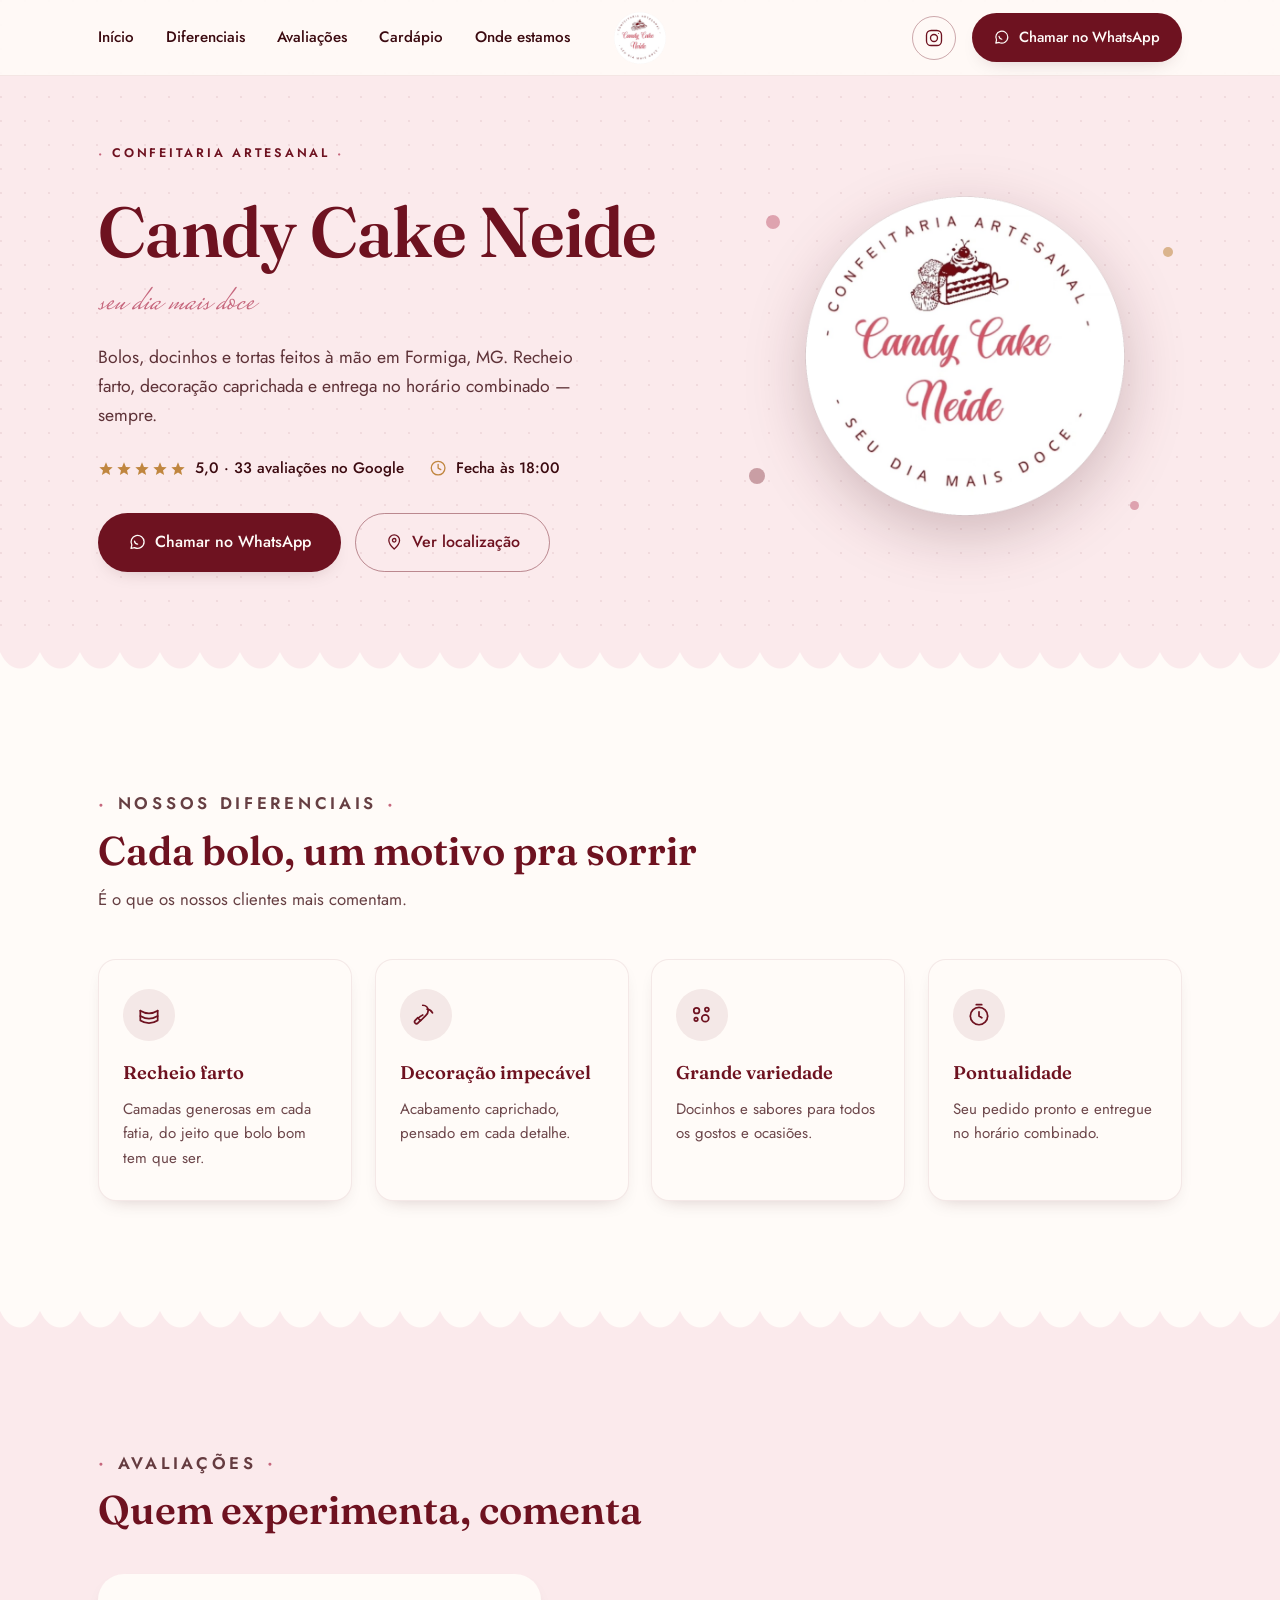
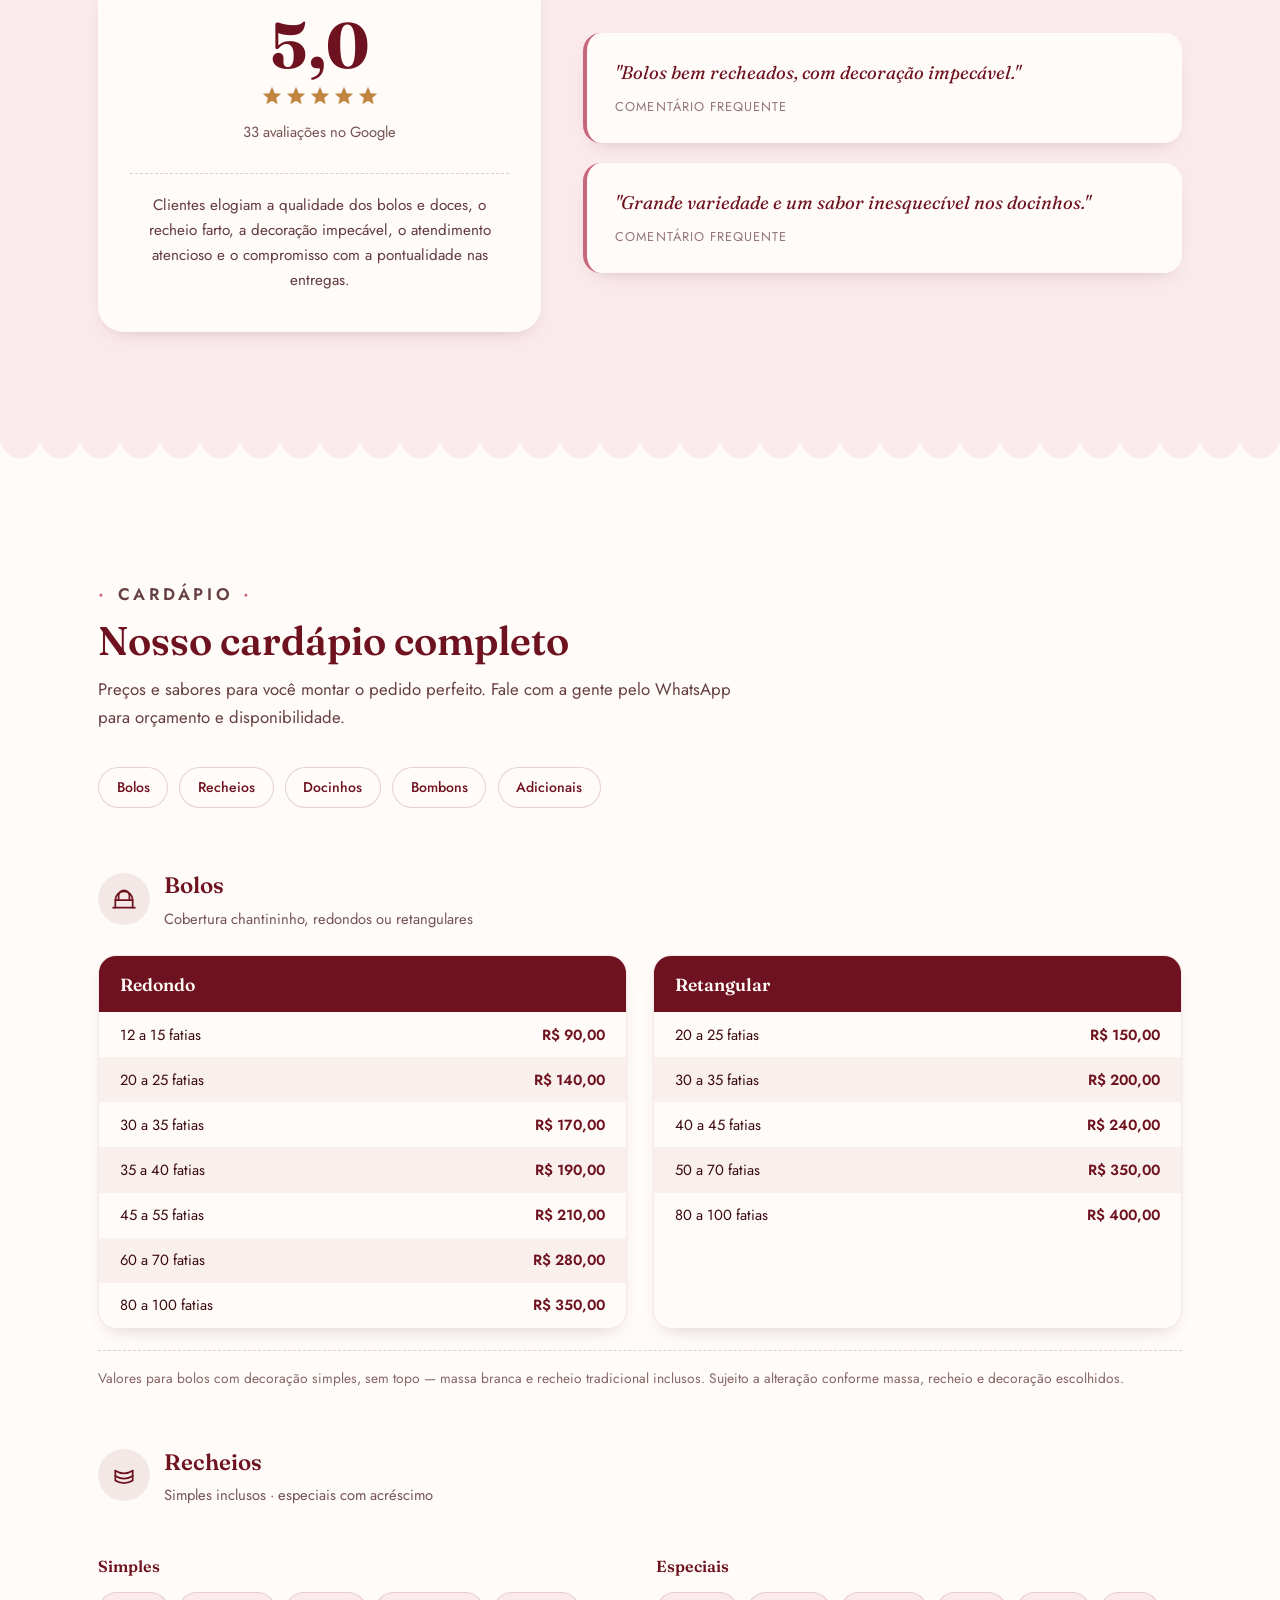
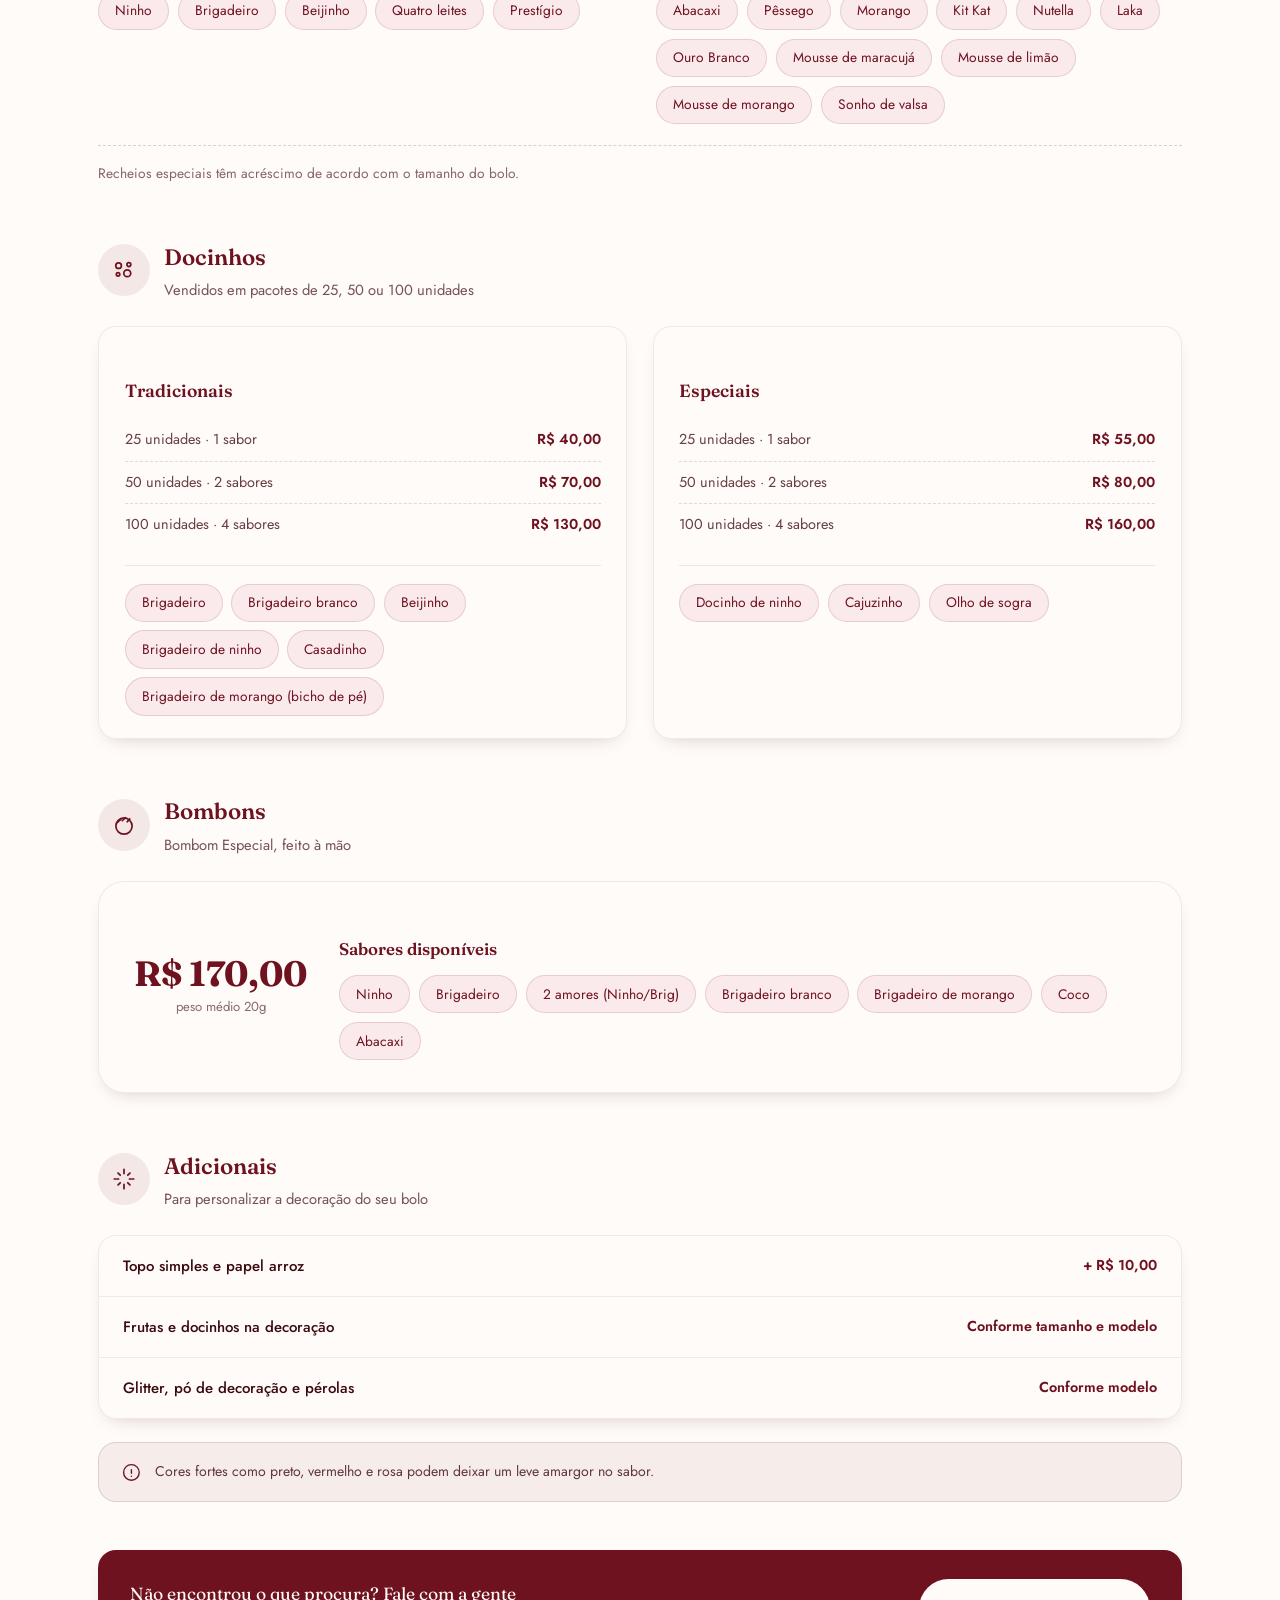
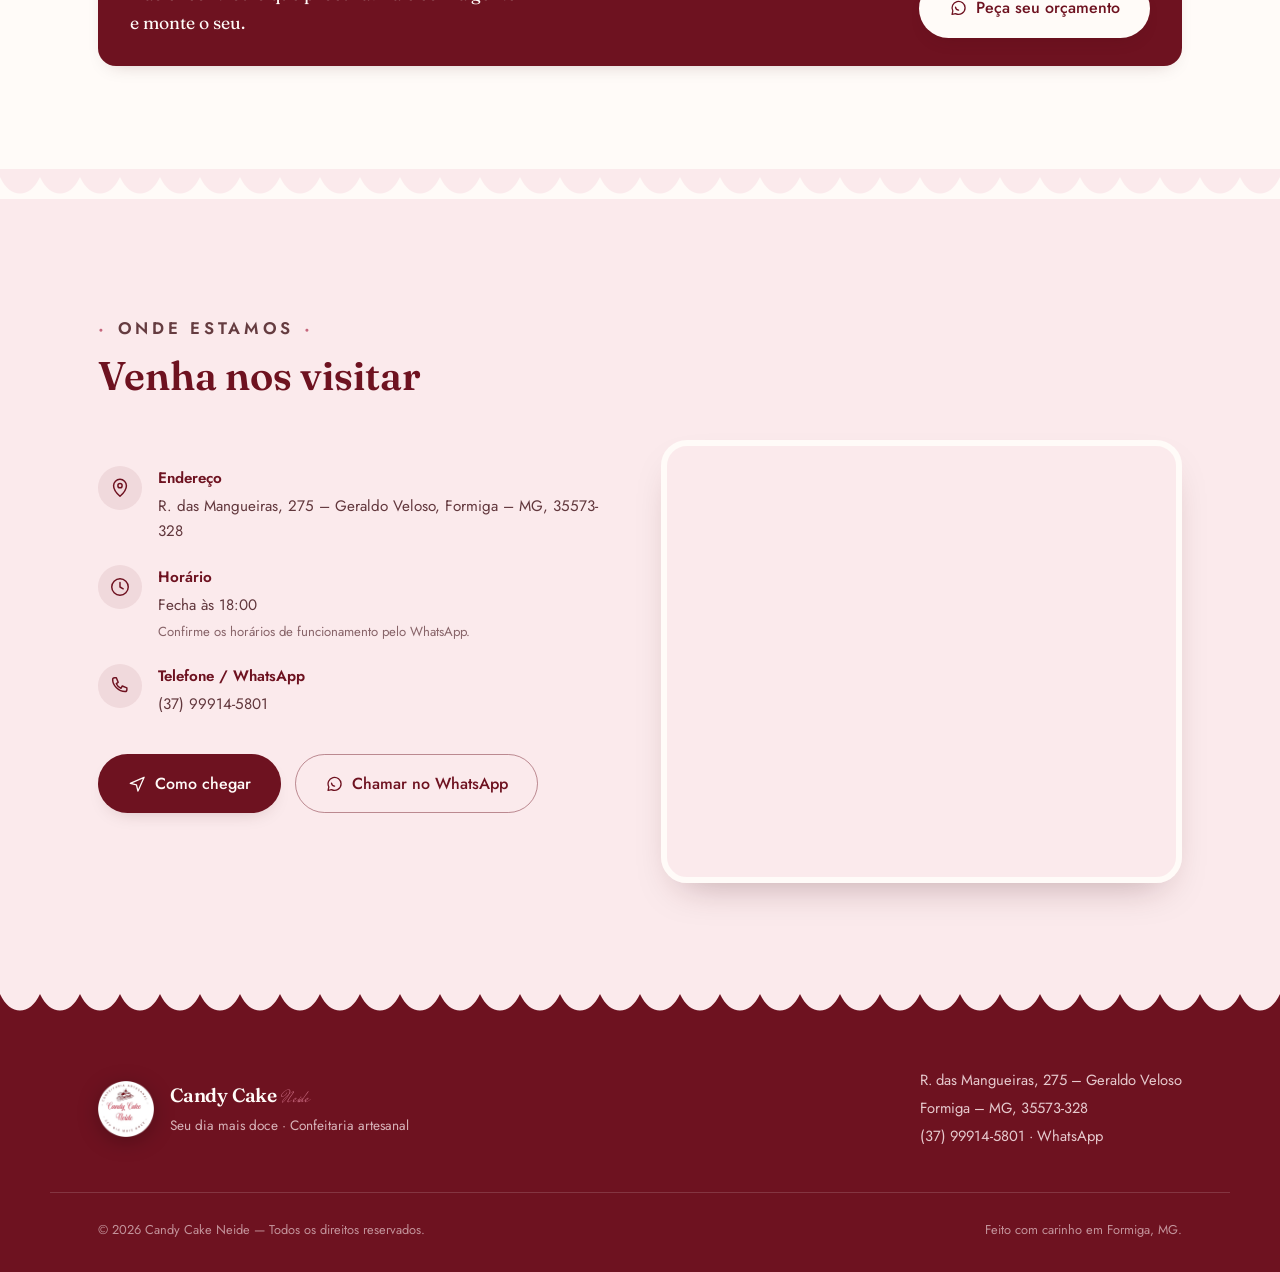
==== index.html @ 5c127d44 "Add files via upload" ====
<!DOCTYPE html>
<html lang="pt-BR" class="no-js">
<head>
<meta charset="UTF-8">
<script>document.documentElement.className=document.documentElement.className.replace('no-js','js');</script>
<meta name="viewport" content="width=device-width, initial-scale=1.0">
<title>Candy Cake Neide | Confeitaria Artesanal em Formiga - MG</title>
<meta name="description" content="Candy Cake Neide — confeitaria artesanal em Formiga, MG. Bolos personalizados, docinhos finos e tortas com recheio farto e decoração impecável. 5,0 no Google (33 avaliações).">
<meta name="theme-color" content="#6E1220">
<link rel="icon" href="[data-uri]">
<link rel="preconnect" href="https://fonts.googleapis.com">
<link rel="preconnect" href="https://fonts.gstatic.com" crossorigin>
<link href="https://fonts.googleapis.com/css2?family=Fraunces:ital,opsz,wght@0,9..144,300;0,9..144,400;0,9..144,500;0,9..144,600;0,9..144,700;0,9..144,900;1,9..144,500;1,9..144,600&family=Jost:wght@300;400;500;600;700&family=Mrs+Saint+Delafield&display=swap" rel="stylesheet">
<style>
  /* ============ TOKENS ============ */
  :root{
    --blush:#FBEAEC;      /* page background — light pink, as requested */
    --cream:#FFFBF8;      /* card / alternate section surface */
    --maroon:#6E1220;     /* primary brand — sampled from the logo's script text */
    --ink:#3B0A10;        /* body text — warm near-black */
    --rose:#C6677D;       /* secondary accent */
    --gold:#C0863F;       /* small warm highlight — stars, dots */
    --maroon-rgb: 110,18,32;
    --shadow: 0 18px 40px -20px rgba(59,10,16,.35);
    --shadow-sm: 0 8px 20px -12px rgba(59,10,16,.28);
    --radius-lg: 26px;
    --radius-md: 18px;
    --header-h: 76px;
  }

  /* ============ RESET / BASE ============ */
  *,*::before,*::after{ box-sizing:border-box; }
  html{ scroll-behavior:smooth; scroll-padding-top: 96px; }
  body{
    margin:0;
    background-color: var(--blush);
    background-image: radial-gradient(circle at 1px 1px, rgba(var(--maroon-rgb),.07) 1px, transparent 0);
    background-size: 24px 24px;
    color: var(--ink);
    font-family: 'Jost', system-ui, sans-serif;
    font-weight: 400;
    line-height: 1.65;
    -webkit-font-smoothing: antialiased;
  }
  img{ max-width:100%; display:block; }
  a{ color:inherit; text-decoration:none; }
  ul{ list-style:none; margin:0; padding:0; }
  h1,h2,h3,p{ margin:0; }
  .wrap{ max-width:1180px; margin-inline:auto; padding-inline:clamp(1.25rem,5vw,3rem); }
  section{ position:relative; }
  .section-pad{ padding-block:clamp(3.5rem,8vw,6.5rem); }
  .bg-cream{ background:var(--cream); }
  .bg-blush{ background:var(--blush); }

  :focus-visible{ outline:2px solid var(--gold); outline-offset:3px; border-radius:4px; }
  .skip-link{
    position:absolute; left:1rem; top:-60px; background:var(--maroon); color:var(--cream);
    padding:.7rem 1.2rem; border-radius:0 0 10px 10px; z-index:200; transition:top .25s ease;
    font-family:'Jost',sans-serif; font-weight:500;
  }
  .skip-link:focus{ top:0; }

  /* ============ TYPE UTILITIES ============ */
  .eyebrow{
    display:inline-flex; align-items:center; gap:.6em;
    font-family:'Jost',sans-serif; font-weight:600; font-size:.78rem;
    letter-spacing:.22em; text-transform:uppercase; color:var(--maroon);
  }
  .eyebrow::before, .eyebrow::after{ content:"·"; color:var(--rose); font-size:1.1em; }
  .script{ font-family:'Mrs Saint Delafield', cursive; font-weight:400; line-height:1; }
  .display{ font-family:'Fraunces', serif; font-weight:600; letter-spacing:-.01em; }
  h2.section-title{
    font-family:'Fraunces', serif; font-weight:600; font-size:clamp(1.7rem,4vw,2.5rem);
    color:var(--maroon); margin-top:.5rem; line-height:1.15;
  }
  .section-head{ max-width:640px; }
  .section-head p{ margin-top:.8rem; font-size:1.05rem; color:rgba(59,10,16,.78); }
  .center{ text-align:center; margin-inline:auto; }

  /* ============ BUTTONS ============ */
  .btn{
    display:inline-flex; align-items:center; justify-content:center; gap:.55rem;
    font-family:'Jost',sans-serif; font-weight:500; font-size:1rem;
    padding:.95rem 1.8rem; border-radius:999px; border:1.5px solid transparent;
    cursor:pointer; transition:transform .25s ease, box-shadow .25s ease, background-color .25s ease, color .25s ease;
    white-space:nowrap;
  }
  .btn svg{ width:1.15em; height:1.15em; flex-shrink:0; }
  .btn-primary{ background:var(--maroon); color:var(--cream); box-shadow:var(--shadow-sm); }
  .btn-primary:hover{ background:#59090F; transform:translateY(-2px); box-shadow:var(--shadow); }
  .btn-outline{ background:transparent; color:var(--maroon); border-color:rgba(var(--maroon-rgb),.45); }
  .btn-outline:hover{ background:rgba(var(--maroon-rgb),.07); transform:translateY(-2px); }
  .btn-row{ display:flex; flex-wrap:wrap; gap:.9rem; }

  /* ============ HEADER ============ */
  .site-header{
    position:sticky; top:0; z-index:100; height:var(--header-h);
    display:flex; align-items:center; background:rgba(255,251,248,.88);
    backdrop-filter:blur(10px); -webkit-backdrop-filter:blur(10px);
    border-bottom:1px solid rgba(var(--maroon-rgb),.08);
    transition:box-shadow .3s ease, background-color .3s ease;
  }
  .site-header.is-scrolled{ box-shadow:0 10px 30px -18px rgba(59,10,16,.35); }
  .header-inner{ display:grid; grid-template-columns:1fr auto 1fr; align-items:center; gap:1rem; width:100%; }
  .nav-group{ display:flex; align-items:center; gap:1.5rem; justify-self:start; }
  .brand-logo{ justify-self:center; display:flex; align-items:center; }
  .brand-logo img{ height:52px; width:auto; display:block; transition:transform .3s ease; }
  .brand-logo:hover img{ transform:scale(1.05); }
  .nav-links{ display:flex; align-items:center; gap:2rem; font-size:.95rem; font-weight:500; white-space:nowrap; }
  .nav-links a{ position:relative; padding:.3rem 0; color:var(--ink); }
  .nav-links a::after{
    content:""; position:absolute; left:0; bottom:-2px; height:2px; width:0%;
    background:var(--rose); transition:width .25s ease;
  }
  .nav-links a:hover::after{ width:100%; }
  .nav-toggle{
    display:none; background:none; border:none; cursor:pointer; padding:.4rem;
    color:var(--maroon);
  }
  .nav-toggle svg{ width:26px; height:26px; }
  .header-cta{ display:flex; align-items:center; gap:1rem; justify-self:end; }
  .header-cta .btn{ padding:.7rem 1.3rem; font-size:.92rem; }
  .icon-btn{
    display:inline-flex; align-items:center; justify-content:center; flex-shrink:0;
    width:44px; height:44px; border-radius:50%; border:1.5px solid rgba(var(--maroon-rgb),.35);
    color:var(--maroon); transition:background .25s ease, color .25s ease, transform .25s ease, border-color .25s ease;
  }
  .icon-btn svg{ width:20px; height:20px; }
  .icon-btn:hover{ background:var(--maroon); color:var(--cream); border-color:var(--maroon); transform:translateY(-2px); }

  /* ============ HERO ============ */
  .hero{ padding-block:clamp(2.5rem,7vw,4rem) clamp(3rem,7vw,4.5rem); overflow:clip; }
  .hero-grid{
    display:grid; grid-template-columns:1.15fr .85fr; gap:clamp(2rem,5vw,4rem); align-items:center;
  }
  .hero-copy .eyebrow{ opacity:0; animation:riseIn .7s ease forwards; }
  .hero-name{
    font-size:clamp(2.6rem,6vw,4.4rem); color:var(--maroon); margin-top:.5rem;
    opacity:0; animation:riseIn .7s ease forwards; animation-delay:.1s;
  }
  .hero-tagline{
    font-size:clamp(1.6rem,3.6vw,2.3rem); color:var(--rose); margin-top:-.3rem;
    opacity:0; animation:riseIn .7s ease forwards; animation-delay:.2s;
  }
  .hero-copy p.lead{
    margin-top:1.3rem; font-size:1.1rem; max-width:46ch; color:rgba(59,10,16,.82);
    opacity:0; animation:riseIn .7s ease forwards; animation-delay:.3s;
  }
  .hero-meta{
    display:flex; flex-wrap:wrap; gap:1.6rem; margin-top:1.6rem;
    opacity:0; animation:riseIn .7s ease forwards; animation-delay:.4s;
  }
  .meta-item{ display:flex; align-items:center; gap:.55rem; font-size:.95rem; font-weight:500; }
  .meta-item svg{ width:1.2em; height:1.2em; color:var(--gold); flex-shrink:0; }
  .stars{ display:inline-flex; gap:2px; color:var(--gold); }
  .stars svg{ width:16px; height:16px; }
  .hero-ctas{
    margin-top:2rem; opacity:0; animation:riseIn .7s ease forwards; animation-delay:.5s;
  }
  @keyframes riseIn{ from{ opacity:0; transform:translateY(16px);} to{ opacity:1; transform:translateY(0);} }

  .hero-badge-wrap{ position:relative; display:flex; justify-content:center; }
  .hero-badge{
    width:min(320px,80vw); aspect-ratio:1/1;
    filter:drop-shadow(0 18px 30px rgba(59,10,16,.22));
    opacity:0; animation:badgeIn .8s cubic-bezier(.2,.8,.2,1) forwards; animation-delay:.25s;
  }
  @keyframes badgeIn{ from{opacity:0; transform:scale(.85) rotate(-4deg);} to{opacity:1; transform:scale(1) rotate(0);} }
  .sprinkle{ position:absolute; border-radius:50%; opacity:.55; animation:float 6s ease-in-out infinite; }
  .sprinkle:nth-child(2){ animation-delay:-1.5s; }
  .sprinkle:nth-child(3){ animation-delay:-3s; }
  .sprinkle:nth-child(4){ animation-delay:-4.2s; }
  @keyframes float{ 0%,100%{ transform:translateY(0) rotate(0deg);} 50%{ transform:translateY(-14px) rotate(12deg);} }

  /* ============ SCALLOP DIVIDERS ============ */
  .scallop{ height:30px; width:100%; background-repeat:repeat-x; background-size:40px 30px; }
  .scallop-bc{ background-image:url("data:image/svg+xml,<svg xmlns='http://www.w3.org/2000/svg' viewBox='0 0 40 30'><rect width='40' height='30' fill='%23FBEAEC'/><path d='M0 8 C10 30 30 30 40 8 L40 30 L0 30 Z' fill='%23FFFBF8'/></svg>"); }
  .scallop-cb{ background-image:url("data:image/svg+xml,<svg xmlns='http://www.w3.org/2000/svg' viewBox='0 0 40 30'><rect width='40' height='30' fill='%23FFFBF8'/><path d='M0 8 C10 30 30 30 40 8 L40 30 L0 30 Z' fill='%23FBEAEC'/></svg>"); }
  .scallop-bm{ background-image:url("data:image/svg+xml,<svg xmlns='http://www.w3.org/2000/svg' viewBox='0 0 40 30'><rect width='40' height='30' fill='%23FBEAEC'/><path d='M0 8 C10 30 30 30 40 8 L40 30 L0 30 Z' fill='%236E1220'/></svg>"); }

  /* ============ REVEAL ON SCROLL ============ */
  /* Scoped under .js so content stays visible if JS never runs (no-JS / crawlers) */
  .reveal{ transition:opacity .7s ease, transform .7s ease; }
  .js .reveal{ opacity:0; transform:translateY(22px); }
  .reveal.is-visible{ opacity:1; transform:translateY(0); }
  .stagger > *:nth-child(1){ transition-delay:.03s; }
  .stagger > *:nth-child(2){ transition-delay:.11s; }
  .stagger > *:nth-child(3){ transition-delay:.19s; }
  .stagger > *:nth-child(4){ transition-delay:.27s; }

  /* ============ HIGHLIGHTS ============ */
  .card-grid{ display:grid; grid-template-columns:repeat(4,1fr); gap:1.4rem; margin-top:2.8rem; }
  .feature-card{
    background:var(--cream); border:1px solid rgba(var(--maroon-rgb),.08); border-radius:var(--radius-md);
    padding:1.8rem 1.5rem; box-shadow:var(--shadow-sm); transition:transform .3s ease, box-shadow .3s ease;
  }
  .feature-card:hover{ transform:translateY(-6px); box-shadow:var(--shadow); }
  .icon-badge{
    width:52px; height:52px; border-radius:50%; background:rgba(var(--maroon-rgb),.08);
    display:flex; align-items:center; justify-content:center; color:var(--maroon); margin-bottom:1.1rem;
  }
  .icon-badge svg{ width:26px; height:26px; }
  .feature-card h3{ font-family:'Fraunces',serif; font-weight:600; font-size:1.15rem; color:var(--maroon); }
  .feature-card p{ margin-top:.5rem; font-size:.94rem; color:rgba(59,10,16,.75); }

  /* ============ REVIEWS ============ */
  .reviews-grid{ display:grid; grid-template-columns:.85fr 1.15fr; gap:2.6rem; margin-top:2.6rem; align-items:stretch; }
  .rating-card{
    background:var(--cream); border-radius:var(--radius-lg); padding:2.4rem 2rem;
    text-align:center; box-shadow:var(--shadow-sm); display:flex; flex-direction:column;
    align-items:center; justify-content:center; gap:.5rem;
  }
  .rating-number{ font-family:'Fraunces',serif; font-weight:700; font-size:4rem; color:var(--maroon); line-height:1; }
  .rating-card .stars svg{ width:22px; height:22px; }
  .rating-card .rating-caption{ font-size:.92rem; color:rgba(59,10,16,.7); margin-top:.3rem; }
  .rating-summary{ margin-top:1.3rem; font-size:.95rem; color:rgba(59,10,16,.8); border-top:1px dashed rgba(var(--maroon-rgb),.2); padding-top:1.2rem; }

  .quote-stack{ display:flex; flex-direction:column; gap:1.3rem; justify-content:center; }
  .quote-card{
    background:var(--cream); border-radius:var(--radius-md); padding:1.6rem 1.8rem;
    box-shadow:var(--shadow-sm); position:relative; border-left:4px solid var(--rose);
  }
  .quote-card p{ font-family:'Fraunces',serif; font-style:italic; font-size:1.15rem; color:var(--maroon); line-height:1.5; }
  .quote-card span{ display:block; margin-top:.6rem; font-family:'Jost',sans-serif; font-style:normal; font-size:.8rem; letter-spacing:.08em; text-transform:uppercase; color:rgba(59,10,16,.55); }

  /* ============ MENU / CARDAPIO ============ */
  .menu-subnav{
    display:flex; flex-wrap:wrap; gap:.7rem; margin-top:2.2rem; padding-bottom:.3rem;
  }
  .menu-subnav a{
    font-family:'Jost',sans-serif; font-weight:500; font-size:.88rem; color:var(--maroon);
    background:var(--cream); border:1px solid rgba(var(--maroon-rgb),.18); border-radius:999px;
    padding:.5rem 1.1rem; transition:background .25s ease, color .25s ease, transform .25s ease;
    white-space:nowrap;
  }
  .menu-subnav a:hover{ background:var(--maroon); color:var(--cream); transform:translateY(-2px); }

  .menu-block{ margin-top:3.4rem; scroll-margin-top:100px; }
  .menu-block-head{ display:flex; align-items:center; gap:.9rem; margin-bottom:1.5rem; }
  .menu-block-head .icon-badge{ margin-bottom:0; flex-shrink:0; }
  .menu-block-head h3{ font-family:'Fraunces',serif; font-weight:600; font-size:1.4rem; color:var(--maroon); }
  .menu-block-head p{ font-size:.92rem; color:rgba(59,10,16,.7); margin-top:.15rem; }
  .menu-block-intro{ font-size:.95rem; color:rgba(59,10,16,.78); max-width:60ch; margin-bottom:1.4rem; }

  .price-tables{ display:grid; grid-template-columns:1fr 1fr; gap:1.6rem; }
  .price-table-card{
    background:var(--cream); border-radius:var(--radius-md); overflow:hidden; box-shadow:var(--shadow-sm);
    border:1px solid rgba(var(--maroon-rgb),.08);
  }
  .price-table-card h4{
    font-family:'Fraunces',serif; font-weight:600; font-size:1.1rem; color:var(--cream);
    background:var(--maroon); padding:.85rem 1.3rem; margin:0;
  }
  .price-table{ width:100%; border-collapse:collapse; font-size:.92rem; }
  .price-table td{ padding:.65rem 1.3rem; }
  .price-table tr:nth-child(even){ background:rgba(var(--maroon-rgb),.045); }
  .price-table td:first-child{ color:var(--ink); }
  .price-table td:last-child{ text-align:right; font-weight:600; color:var(--maroon); white-space:nowrap; }

  .note-line{
    margin-top:1.3rem; font-size:.86rem; color:rgba(59,10,16,.62); border-top:1px dashed rgba(var(--maroon-rgb),.2);
    padding-top:1rem;
  }

  .tag-list{ display:flex; flex-wrap:wrap; gap:.55rem; }
  .tag{
    font-size:.86rem; font-family:'Jost',sans-serif; color:var(--maroon); background:var(--blush);
    border:1px solid rgba(var(--maroon-rgb),.14); border-radius:999px; padding:.42rem 1rem;
  }
  .recheios-grid{ display:grid; grid-template-columns:1fr 1fr; gap:2rem; }
  .recheios-grid h4{ font-family:'Fraunces',serif; font-weight:600; font-size:1rem; color:var(--maroon); margin-bottom:.8rem; }

  .tier-cards{ display:grid; grid-template-columns:1fr 1fr; gap:1.6rem; }
  .tier-card{
    background:var(--cream); border-radius:var(--radius-md); padding:1.6rem 1.6rem 1.4rem; box-shadow:var(--shadow-sm);
    border:1px solid rgba(var(--maroon-rgb),.08);
  }
  .tier-card h4{ font-family:'Fraunces',serif; font-weight:600; font-size:1.1rem; color:var(--maroon); margin-bottom:.9rem; }
  .tier-rows{ display:flex; flex-direction:column; }
  .tier-row{
    display:flex; justify-content:space-between; gap:1rem; padding:.55rem 0;
    border-bottom:1px dashed rgba(var(--maroon-rgb),.16); font-size:.9rem;
  }
  .tier-row:last-child{ border-bottom:none; }
  .tier-row .qty{ color:rgba(59,10,16,.78); }
  .tier-row .price{ font-weight:600; color:var(--maroon); white-space:nowrap; }
  .tier-card .tag-list{ margin-top:1.2rem; padding-top:1.1rem; border-top:1px solid rgba(var(--maroon-rgb),.1); }

  .bombom-card{
    background:var(--cream); border-radius:var(--radius-lg); padding:2rem 2.2rem; box-shadow:var(--shadow-sm);
    display:flex; flex-wrap:wrap; gap:2rem; align-items:center; justify-content:space-between;
    border:1px solid rgba(var(--maroon-rgb),.08);
  }
  .bombom-price{ text-align:center; flex-shrink:0; }
  .bombom-price .amount{ font-family:'Fraunces',serif; font-weight:700; font-size:2.2rem; color:var(--maroon); line-height:1; }
  .bombom-price .weight{ font-size:.82rem; color:rgba(59,10,16,.6); margin-top:.3rem; }
  .bombom-flavors{ flex:1; min-width:240px; }
  .bombom-flavors h4{ font-family:'Fraunces',serif; font-weight:600; font-size:1.05rem; color:var(--maroon); margin-bottom:.7rem; }

  .addon-rows{ display:flex; flex-direction:column; gap:0; background:var(--cream); border-radius:var(--radius-md); box-shadow:var(--shadow-sm); overflow:hidden; border:1px solid rgba(var(--maroon-rgb),.08); }
  .addon-row{ display:flex; justify-content:space-between; align-items:center; gap:1.2rem; padding:1.1rem 1.5rem; border-bottom:1px solid rgba(var(--maroon-rgb),.08); }
  .addon-row:last-child{ border-bottom:none; }
  .addon-row .addon-label{ font-weight:500; font-size:.94rem; color:var(--ink); }
  .addon-row .addon-price{ font-weight:600; color:var(--maroon); font-size:.9rem; white-space:nowrap; text-align:right; }

  .note-callout{
    margin-top:1.4rem; display:flex; gap:.8rem; align-items:flex-start; background:rgba(var(--maroon-rgb),.06);
    border:1px solid rgba(var(--maroon-rgb),.14); border-radius:var(--radius-md); padding:1.1rem 1.4rem; font-size:.88rem; color:rgba(59,10,16,.8);
  }
  .note-callout svg{ width:1.3rem; height:1.3rem; color:var(--maroon); flex-shrink:0; margin-top:.1rem; }

  .menu-note{ margin-top:3rem; display:flex; flex-wrap:wrap; align-items:center; justify-content:space-between; gap:1.3rem; background:var(--maroon); border-radius:var(--radius-md); padding:1.8rem 2rem; box-shadow:var(--shadow-sm); }
  .menu-note p{ font-family:'Fraunces',serif; font-size:1.1rem; color:var(--cream); max-width:36ch; }
  .menu-note .btn-primary{ background:var(--cream); color:var(--maroon); }
  .menu-note .btn-primary:hover{ background:#fff; }

  /* ============ LOCATION ============ */
  .location-grid{ display:grid; grid-template-columns:1fr 1fr; gap:2.6rem; margin-top:2.6rem; align-items:start; }
  .info-list{ display:flex; flex-direction:column; gap:1.3rem; margin-top:1.6rem; }
  .info-row{ display:flex; gap:1rem; align-items:flex-start; }
  .info-row .icon-badge{ width:44px; height:44px; flex-shrink:0; }
  .info-row .icon-badge svg{ width:22px; height:22px; }
  .info-row h4{ font-family:'Jost',sans-serif; font-weight:600; font-size:.95rem; color:var(--maroon); margin:0 0 .2rem; }
  .info-row p{ font-size:.95rem; color:rgba(59,10,16,.8); }
  .info-row .small{ font-size:.82rem; color:rgba(59,10,16,.6); margin-top:.2rem; }
  .map-frame{ border-radius:var(--radius-lg); overflow:hidden; box-shadow:var(--shadow); border:6px solid var(--cream); aspect-ratio:4/3.4; }
  .map-frame iframe{ width:100%; height:100%; border:0; display:block; }
  .location-ctas{ margin-top:1.8rem; }

  /* ============ FOOTER ============ */
  footer{ background:var(--maroon); color:var(--blush); padding-block:3.2rem 2rem; }
  .footer-grid{ display:flex; flex-wrap:wrap; justify-content:space-between; gap:2.4rem; }
  .footer-brand{ display:flex; gap:1rem; align-items:center; max-width:340px; }
  .footer-logo{ width:56px; height:56px; flex-shrink:0; filter:drop-shadow(0 4px 10px rgba(0,0,0,.25)); }
  .footer-brand .display{ font-size:1.2rem; color:var(--cream); }
  .footer-brand .script{ font-size:1.15rem; color:var(--rose); }
  .footer-brand p.tagline{ font-size:.85rem; color:rgba(251,234,236,.75); margin-top:.15rem; }
  .footer-contact{ font-size:.92rem; color:rgba(251,234,236,.85); line-height:1.9; }
  .footer-contact a:hover{ color:var(--cream); text-decoration:underline; }
  .footer-bottom{
    margin-top:2.6rem; padding-top:1.6rem; border-top:1px solid rgba(255,255,255,.15);
    display:flex; flex-wrap:wrap; justify-content:space-between; gap:.8rem;
    font-size:.8rem; color:rgba(251,234,236,.6);
  }

  /* ============ RESPONSIVE ============ */
  @media (max-width:900px){
    .hero-grid{ grid-template-columns:1fr; text-align:center; }
    .hero-copy p.lead{ margin-inline:auto; }
    .hero-meta, .btn-row{ justify-content:center; }
    .hero-badge-wrap{ order:-1; }
    .hero-badge{ width:min(230px,60vw); }
    .card-grid{ grid-template-columns:repeat(2,1fr); }
    .price-tables{ grid-template-columns:1fr; }
    .recheios-grid{ grid-template-columns:1fr; gap:1.6rem; }
    .tier-cards{ grid-template-columns:1fr; }
    .reviews-grid{ grid-template-columns:1fr; }
    .location-grid{ grid-template-columns:1fr; }
  }
  @media (max-width:1150px){
    .nav-links{
      position:absolute; top:var(--header-h); left:0; right:0; background:var(--cream);
      flex-direction:column; align-items:flex-start; gap:0; padding:.5rem clamp(1.25rem,5vw,3rem) 1.2rem;
      box-shadow:0 16px 24px -18px rgba(59,10,16,.4); border-bottom:1px solid rgba(var(--maroon-rgb),.08);
      transform:translateY(-8px); opacity:0; pointer-events:none; transition:opacity .25s ease, transform .25s ease;
    }
    .nav-links a{ padding:.7rem 0; width:100%; }
    .site-header.nav-open .nav-links{ transform:translateY(0); opacity:1; pointer-events:auto; }
    .nav-toggle{ display:inline-flex; }
    .header-cta span.btn-label{ display:none; }
    .header-cta .btn{ padding:.7rem; border-radius:50%; }
    .header-cta .btn svg{ width:1.3em; height:1.3em; }
    .brand-logo img{ height:42px; }
    .nav-group{ gap:.6rem; }
  }
  @media (max-width:400px){
    .brand-logo img{ height:36px; }
  }
  @media (max-width:640px){
    .card-grid{ grid-template-columns:1fr; }
    .rating-number{ font-size:3.2rem; }
    .bombom-card{ flex-direction:column; text-align:center; }
    .menu-subnav{ flex-wrap:nowrap; overflow-x:auto; padding-bottom:.6rem; -webkit-overflow-scrolling:touch; }
    .addon-row{ flex-direction:column; align-items:flex-start; gap:.35rem; }
    .addon-row .addon-price{ text-align:left; }
  }

  @media (prefers-reduced-motion: reduce){
    *{ animation-duration:.01ms !important; animation-iteration-count:1 !important; transition-duration:.01ms !important; scroll-behavior:auto !important; }
    .hero-copy *, .hero-badge{ opacity:1 !important; transform:none !important; }
    .reveal{ opacity:1 !important; transform:none !important; }
  }
</style>
</head>
<body>
<a href="#inicio" class="skip-link">Pular para o conteúdo</a>

<header class="site-header" id="site-header">
  <div class="wrap header-inner">
    <div class="nav-group">
      <button class="nav-toggle" id="nav-toggle" aria-label="Abrir menu" aria-expanded="false" aria-controls="nav-links">
        <svg viewBox="0 0 24 24" fill="none" stroke="currentColor" stroke-width="1.8" stroke-linecap="round"><path d="M4 7h16M4 12h16M4 17h16"/></svg>
      </button>
      <nav class="nav-links" id="nav-links" aria-label="Navegação principal">
        <a href="#inicio">Início</a>
        <a href="#diferenciais">Diferenciais</a>
        <a href="#avaliacoes">Avaliações</a>
        <a href="#cardapio">Cardápio</a>
        <a href="#local">Onde estamos</a>
      </nav>
    </div>

    <a href="#inicio" class="brand-logo" aria-label="Candy Cake Neide - início">
      <img src="[data-uri]" alt="Candy Cake Neide">
    </a>

    <div class="header-cta">
      <a class="icon-btn" href="https://www.instagram.com/candycake_neide" target="_blank" rel="noopener" aria-label="Instagram da Candy Cake Neide">
        <svg viewBox="0 0 24 24" fill="none" stroke="currentColor" stroke-width="1.6" stroke-linecap="round" stroke-linejoin="round" aria-hidden="true"><rect x="3" y="3" width="18" height="18" rx="5.5"/><circle cx="12" cy="12" r="4.2"/><circle cx="17.3" cy="6.7" r="0.6" fill="currentColor" stroke="none"/></svg>
      </a>
      <a class="btn btn-primary" href="https://wa.me/5537999145801?text=Ol%C3%A1%21%20Vim%20pelo%20site%20da%20Candy%20Cake%20Neide%20e%20gostaria%20de%20saber%20mais%20sobre%20os%20bolos%20%F0%9F%8D%B0" target="_blank" rel="noopener">
        <svg viewBox="0 0 24 24" fill="none" stroke="currentColor" stroke-width="1.7" stroke-linecap="round" stroke-linejoin="round" aria-hidden="true"><path d="M21 11.5a8.5 8.5 0 0 1-12.4 7.55L4 20l1.03-4.41A8.5 8.5 0 1 1 21 11.5Z"/><path d="M8.5 10.5c.3 2 2 3.7 4 4"/></svg>
        <span class="btn-label">Chamar no WhatsApp</span>
      </a>
    </div>
  </div>
</header>

<main id="inicio">

  <!-- ============ HERO ============ -->
  <section class="hero">
    <div class="wrap hero-grid">
      <div class="hero-copy">
        <p class="eyebrow">Confeitaria artesanal</p>
        <h1 class="display hero-name">Candy Cake Neide</h1>
        <p class="script hero-tagline">seu dia mais doce</p>
        <p class="lead">Bolos, docinhos e tortas feitos à mão em Formiga, MG. Recheio farto, decoração caprichada e entrega no horário combinado — sempre.</p>

        <div class="hero-meta">
          <span class="meta-item">
            <span class="stars" aria-hidden="true">
              <svg viewBox="0 0 24 24" fill="currentColor"><path d="M12 2l2.9 6.9 7.1.6-5.5 4.6 1.7 7-6.2-3.9-6.2 3.9 1.7-7-5.5-4.6 7.1-.6z"/></svg>
              <svg viewBox="0 0 24 24" fill="currentColor"><path d="M12 2l2.9 6.9 7.1.6-5.5 4.6 1.7 7-6.2-3.9-6.2 3.9 1.7-7-5.5-4.6 7.1-.6z"/></svg>
              <svg viewBox="0 0 24 24" fill="currentColor"><path d="M12 2l2.9 6.9 7.1.6-5.5 4.6 1.7 7-6.2-3.9-6.2 3.9 1.7-7-5.5-4.6 7.1-.6z"/></svg>
              <svg viewBox="0 0 24 24" fill="currentColor"><path d="M12 2l2.9 6.9 7.1.6-5.5 4.6 1.7 7-6.2-3.9-6.2 3.9 1.7-7-5.5-4.6 7.1-.6z"/></svg>
              <svg viewBox="0 0 24 24" fill="currentColor"><path d="M12 2l2.9 6.9 7.1.6-5.5 4.6 1.7 7-6.2-3.9-6.2 3.9 1.7-7-5.5-4.6 7.1-.6z"/></svg>
            </span>
            5,0 · 33 avaliações no Google
          </span>
          <span class="meta-item">
            <svg viewBox="0 0 24 24" fill="none" stroke="currentColor" stroke-width="1.7" stroke-linecap="round" stroke-linejoin="round" aria-hidden="true"><circle cx="12" cy="12" r="9"/><path d="M12 7v5l3.5 2"/></svg>
            Fecha às 18:00
          </span>
        </div>

        <div class="btn-row hero-ctas">
          <a class="btn btn-primary" href="https://wa.me/5537999145801?text=Ol%C3%A1%21%20Vim%20pelo%20site%20da%20Candy%20Cake%20Neide%20e%20gostaria%20de%20saber%20mais%20sobre%20os%20bolos%20%F0%9F%8D%B0" target="_blank" rel="noopener">
            <svg viewBox="0 0 24 24" fill="none" stroke="currentColor" stroke-width="1.7" stroke-linecap="round" stroke-linejoin="round" aria-hidden="true"><path d="M21 11.5a8.5 8.5 0 0 1-12.4 7.55L4 20l1.03-4.41A8.5 8.5 0 1 1 21 11.5Z"/><path d="M8.5 10.5c.3 2 2 3.7 4 4"/></svg>
            Chamar no WhatsApp
          </a>
          <a class="btn btn-outline" href="#local">
            <svg viewBox="0 0 24 24" fill="none" stroke="currentColor" stroke-width="1.7" stroke-linecap="round" stroke-linejoin="round" aria-hidden="true"><path d="M12 21s-7-6.1-7-11.5A7 7 0 0 1 19 9.5C19 14.9 12 21 12 21Z"/><circle cx="12" cy="9.5" r="2.3"/></svg>
            Ver localização
          </a>
        </div>
      </div>

      <div class="hero-badge-wrap">
        <img class="hero-badge" src="[data-uri]" alt="Logo da Candy Cake Neide, confeitaria artesanal">
        <div class="sprinkle" aria-hidden="true" style="width:14px;height:14px;background:var(--rose);top:6%;left:4%;"></div>
        <div class="sprinkle" aria-hidden="true" style="width:10px;height:10px;background:var(--gold);top:16%;right:2%;"></div>
        <div class="sprinkle" aria-hidden="true" style="width:16px;height:16px;background:var(--maroon);bottom:10%;left:0;opacity:.35;"></div>
        <div class="sprinkle" aria-hidden="true" style="width:9px;height:9px;background:var(--rose);bottom:2%;right:10%;"></div>
      </div>
    </div>
  </section>

  <div class="scallop scallop-bc" aria-hidden="true"></div>

  <!-- ============ DIFERENCIAIS ============ -->
  <section id="diferenciais" class="bg-cream section-pad">
    <div class="wrap">
      <div class="section-head reveal">
        <p class="eyebrow">Nossos diferenciais</p>
        <h2 class="section-title">Cada bolo, um motivo pra sorrir</h2>
        <p>É o que os nossos clientes mais comentam.</p>
      </div>

      <div class="card-grid stagger">
        <div class="feature-card reveal">
          <div class="icon-badge">
            <svg viewBox="0 0 24 24" fill="none" stroke="currentColor" stroke-width="1.6" stroke-linecap="round" stroke-linejoin="round"><path d="M4 8c2.5 1.6 5.2 2.4 8 2.4S17.5 9.6 20 8"/><path d="M4 13c2.5 1.6 5.2 2.4 8 2.4s5.5-.8 8-2.4"/><path d="M4 8v9c2.5 1.6 5.2 2.4 8 2.4s5.5-.8 8-2.4V8"/></svg>
          </div>
          <h3>Recheio farto</h3>
          <p>Camadas generosas em cada fatia, do jeito que bolo bom tem que ser.</p>
        </div>

        <div class="feature-card reveal">
          <div class="icon-badge">
            <svg viewBox="0 0 24 24" fill="none" stroke="currentColor" stroke-width="1.6" stroke-linecap="round" stroke-linejoin="round"><path d="M9 3c3 0 5 2.2 5 5 0 2-1 3.3-2.3 4.6L7 17.3 4.7 15c2-2 4.3-3 4.3-3"/><path d="M7 17l-2.5 2.5a1.8 1.8 0 0 1-2.5 0v0a1.8 1.8 0 0 1 0-2.5L4.5 14.5"/><path d="M13 6.5c2.2.3 4 1.6 5 3.5"/></svg>
          </div>
          <h3>Decoração impecável</h3>
          <p>Acabamento caprichado, pensado em cada detalhe.</p>
        </div>

        <div class="feature-card reveal">
          <div class="icon-badge">
            <svg viewBox="0 0 24 24" fill="none" stroke="currentColor" stroke-width="1.6" stroke-linecap="round" stroke-linejoin="round"><circle cx="7" cy="8" r="2.6"/><circle cx="16.5" cy="7" r="1.8"/><circle cx="15" cy="15" r="3.2"/><circle cx="6.5" cy="16" r="1.6"/></svg>
          </div>
          <h3>Grande variedade</h3>
          <p>Docinhos e sabores para todos os gostos e ocasiões.</p>
        </div>

        <div class="feature-card reveal">
          <div class="icon-badge">
            <svg viewBox="0 0 24 24" fill="none" stroke="currentColor" stroke-width="1.6" stroke-linecap="round" stroke-linejoin="round"><circle cx="12" cy="13" r="8"/><path d="M12 9v4l2.6 1.6"/><path d="M9.5 2.5h5"/></svg>
          </div>
          <h3>Pontualidade</h3>
          <p>Seu pedido pronto e entregue no horário combinado.</p>
        </div>
      </div>
    </div>
  </section>

  <div class="scallop scallop-cb" aria-hidden="true"></div>

  <!-- ============ AVALIACOES ============ -->
  <section id="avaliacoes" class="bg-blush section-pad">
    <div class="wrap">
      <div class="section-head reveal">
        <p class="eyebrow">Avaliações</p>
        <h2 class="section-title">Quem experimenta, comenta</h2>
      </div>

      <div class="reviews-grid">
        <div class="rating-card reveal">
          <span class="rating-number">5,0</span>
          <span class="stars" aria-hidden="true">
            <svg viewBox="0 0 24 24" fill="currentColor"><path d="M12 2l2.9 6.9 7.1.6-5.5 4.6 1.7 7-6.2-3.9-6.2 3.9 1.7-7-5.5-4.6 7.1-.6z"/></svg>
            <svg viewBox="0 0 24 24" fill="currentColor"><path d="M12 2l2.9 6.9 7.1.6-5.5 4.6 1.7 7-6.2-3.9-6.2 3.9 1.7-7-5.5-4.6 7.1-.6z"/></svg>
            <svg viewBox="0 0 24 24" fill="currentColor"><path d="M12 2l2.9 6.9 7.1.6-5.5 4.6 1.7 7-6.2-3.9-6.2 3.9 1.7-7-5.5-4.6 7.1-.6z"/></svg>
            <svg viewBox="0 0 24 24" fill="currentColor"><path d="M12 2l2.9 6.9 7.1.6-5.5 4.6 1.7 7-6.2-3.9-6.2 3.9 1.7-7-5.5-4.6 7.1-.6z"/></svg>
            <svg viewBox="0 0 24 24" fill="currentColor"><path d="M12 2l2.9 6.9 7.1.6-5.5 4.6 1.7 7-6.2-3.9-6.2 3.9 1.7-7-5.5-4.6 7.1-.6z"/></svg>
          </span>
          <span class="rating-caption">33 avaliações no Google</span>
          <p class="rating-summary">Clientes elogiam a qualidade dos bolos e doces, o recheio farto, a decoração impecável, o atendimento atencioso e o compromisso com a pontualidade nas entregas.</p>
        </div>

        <div class="quote-stack">
          <div class="quote-card reveal">
            <p>"Bolos bem recheados, com decoração impecável."</p>
            <span>Comentário frequente</span>
          </div>
          <div class="quote-card reveal">
            <p>"Grande variedade e um sabor inesquecível nos docinhos."</p>
            <span>Comentário frequente</span>
          </div>
        </div>
      </div>
    </div>
  </section>

  <div class="scallop scallop-bc" aria-hidden="true"></div>

  <!-- ============ CARDAPIO ============ -->
  <section id="cardapio" class="bg-cream section-pad">
    <div class="wrap">
      <div class="section-head reveal">
        <p class="eyebrow">Cardápio</p>
        <h2 class="section-title">Nosso cardápio completo</h2>
        <p>Preços e sabores para você montar o pedido perfeito. Fale com a gente pelo WhatsApp para orçamento e disponibilidade.</p>
      </div>

      <nav class="menu-subnav reveal" aria-label="Categorias do cardápio">
        <a href="#bolos">Bolos</a>
        <a href="#recheios">Recheios</a>
        <a href="#docinhos">Docinhos</a>
        <a href="#bombons">Bombons</a>
        <a href="#adicionais">Adicionais</a>
      </nav>

      <!-- Bolos -->
      <div class="menu-block" id="bolos">
        <div class="menu-block-head reveal">
          <div class="icon-badge">
            <svg viewBox="0 0 24 24" fill="none" stroke="currentColor" stroke-width="1.6" stroke-linecap="round" stroke-linejoin="round"><path d="M4 20V13a8 8 0 0 1 16 0v7"/><path d="M4 13h16"/><path d="M7 13V9a5 5 0 0 1 10 0v4"/><path d="M2 20h20"/></svg>
          </div>
          <div>
            <h3>Bolos</h3>
            <p>Cobertura chantininho, redondos ou retangulares</p>
          </div>
        </div>

        <div class="price-tables reveal">
          <div class="price-table-card">
            <h4>Redondo</h4>
            <table class="price-table">
              <tbody>
                <tr><td>12 a 15 fatias</td><td>R$ 90,00</td></tr>
                <tr><td>20 a 25 fatias</td><td>R$ 140,00</td></tr>
                <tr><td>30 a 35 fatias</td><td>R$ 170,00</td></tr>
                <tr><td>35 a 40 fatias</td><td>R$ 190,00</td></tr>
                <tr><td>45 a 55 fatias</td><td>R$ 210,00</td></tr>
                <tr><td>60 a 70 fatias</td><td>R$ 280,00</td></tr>
                <tr><td>80 a 100 fatias</td><td>R$ 350,00</td></tr>
              </tbody>
            </table>
          </div>
          <div class="price-table-card">
            <h4>Retangular</h4>
            <table class="price-table">
              <tbody>
                <tr><td>20 a 25 fatias</td><td>R$ 150,00</td></tr>
                <tr><td>30 a 35 fatias</td><td>R$ 200,00</td></tr>
                <tr><td>40 a 45 fatias</td><td>R$ 240,00</td></tr>
                <tr><td>50 a 70 fatias</td><td>R$ 350,00</td></tr>
                <tr><td>80 a 100 fatias</td><td>R$ 400,00</td></tr>
              </tbody>
            </table>
          </div>
        </div>
        <p class="note-line reveal">Valores para bolos com decoração simples, sem topo — massa branca e recheio tradicional inclusos. Sujeito a alteração conforme massa, recheio e decoração escolhidos.</p>
      </div>

      <!-- Recheios -->
      <div class="menu-block" id="recheios">
        <div class="menu-block-head reveal">
          <div class="icon-badge">
            <svg viewBox="0 0 24 24" fill="none" stroke="currentColor" stroke-width="1.6" stroke-linecap="round" stroke-linejoin="round"><path d="M4 8c2.5 1.6 5.2 2.4 8 2.4S17.5 9.6 20 8"/><path d="M4 13c2.5 1.6 5.2 2.4 8 2.4s5.5-.8 8-2.4"/><path d="M4 8v9c2.5 1.6 5.2 2.4 8 2.4s5.5-.8 8-2.4V8"/></svg>
          </div>
          <div>
            <h3>Recheios</h3>
            <p>Simples inclusos · especiais com acréscimo</p>
          </div>
        </div>

        <div class="recheios-grid reveal">
          <div>
            <h4>Simples</h4>
            <div class="tag-list">
              <span class="tag">Ninho</span>
              <span class="tag">Brigadeiro</span>
              <span class="tag">Beijinho</span>
              <span class="tag">Quatro leites</span>
              <span class="tag">Prestígio</span>
            </div>
          </div>
          <div>
            <h4>Especiais</h4>
            <div class="tag-list">
              <span class="tag">Abacaxi</span>
              <span class="tag">Pêssego</span>
              <span class="tag">Morango</span>
              <span class="tag">Kit Kat</span>
              <span class="tag">Nutella</span>
              <span class="tag">Laka</span>
              <span class="tag">Ouro Branco</span>
              <span class="tag">Mousse de maracujá</span>
              <span class="tag">Mousse de limão</span>
              <span class="tag">Mousse de morango</span>
              <span class="tag">Sonho de valsa</span>
            </div>
          </div>
        </div>
        <p class="note-line reveal">Recheios especiais têm acréscimo de acordo com o tamanho do bolo.</p>
      </div>

      <!-- Docinhos -->
      <div class="menu-block" id="docinhos">
        <div class="menu-block-head reveal">
          <div class="icon-badge">
            <svg viewBox="0 0 24 24" fill="none" stroke="currentColor" stroke-width="1.6" stroke-linecap="round" stroke-linejoin="round"><circle cx="7" cy="8" r="2.6"/><circle cx="16.5" cy="7" r="1.8"/><circle cx="15" cy="15" r="3.2"/><circle cx="6.5" cy="16" r="1.6"/></svg>
          </div>
          <div>
            <h3>Docinhos</h3>
            <p>Vendidos em pacotes de 25, 50 ou 100 unidades</p>
          </div>
        </div>

        <div class="tier-cards reveal">
          <div class="tier-card">
            <h4>Tradicionais</h4>
            <div class="tier-rows">
              <div class="tier-row"><span class="qty">25 unidades · 1 sabor</span><span class="price">R$ 40,00</span></div>
              <div class="tier-row"><span class="qty">50 unidades · 2 sabores</span><span class="price">R$ 70,00</span></div>
              <div class="tier-row"><span class="qty">100 unidades · 4 sabores</span><span class="price">R$ 130,00</span></div>
            </div>
            <div class="tag-list">
              <span class="tag">Brigadeiro</span>
              <span class="tag">Brigadeiro branco</span>
              <span class="tag">Beijinho</span>
              <span class="tag">Brigadeiro de ninho</span>
              <span class="tag">Casadinho</span>
              <span class="tag">Brigadeiro de morango (bicho de pé)</span>
            </div>
          </div>
          <div class="tier-card">
            <h4>Especiais</h4>
            <div class="tier-rows">
              <div class="tier-row"><span class="qty">25 unidades · 1 sabor</span><span class="price">R$ 55,00</span></div>
              <div class="tier-row"><span class="qty">50 unidades · 2 sabores</span><span class="price">R$ 80,00</span></div>
              <div class="tier-row"><span class="qty">100 unidades · 4 sabores</span><span class="price">R$ 160,00</span></div>
            </div>
            <div class="tag-list">
              <span class="tag">Docinho de ninho</span>
              <span class="tag">Cajuzinho</span>
              <span class="tag">Olho de sogra</span>
            </div>
          </div>
        </div>
      </div>

      <!-- Bombons -->
      <div class="menu-block" id="bombons">
        <div class="menu-block-head reveal">
          <div class="icon-badge">
            <svg viewBox="0 0 24 24" fill="none" stroke="currentColor" stroke-width="1.6" stroke-linecap="round" stroke-linejoin="round"><circle cx="12" cy="13" r="7.5"/><path d="M6 9.5c1-1 2-1.8 3-2.5M10.5 8c1-1 2-1.8 3-2.7M15 9c.8-1 1.6-1.8 2.3-2.6"/></svg>
          </div>
          <div>
            <h3>Bombons</h3>
            <p>Bombom Especial, feito à mão</p>
          </div>
        </div>

        <div class="bombom-card reveal">
          <div class="bombom-price">
            <div class="amount">R$ 170,00</div>
            <div class="weight">peso médio 20g</div>
          </div>
          <div class="bombom-flavors">
            <h4>Sabores disponíveis</h4>
            <div class="tag-list">
              <span class="tag">Ninho</span>
              <span class="tag">Brigadeiro</span>
              <span class="tag">2 amores (Ninho/Brig)</span>
              <span class="tag">Brigadeiro branco</span>
              <span class="tag">Brigadeiro de morango</span>
              <span class="tag">Coco</span>
              <span class="tag">Abacaxi</span>
            </div>
          </div>
        </div>
      </div>

      <!-- Adicionais -->
      <div class="menu-block" id="adicionais">
        <div class="menu-block-head reveal">
          <div class="icon-badge">
            <svg viewBox="0 0 24 24" fill="none" stroke="currentColor" stroke-width="1.6" stroke-linecap="round" stroke-linejoin="round"><path d="M12 3v4M12 17v4M3 12h4M17 12h4"/><path d="M6.5 6.5l2 2M15.5 15.5l2 2M6.5 17.5l2-2M15.5 8.5l2-2"/></svg>
          </div>
          <div>
            <h3>Adicionais</h3>
            <p>Para personalizar a decoração do seu bolo</p>
          </div>
        </div>

        <div class="addon-rows reveal">
          <div class="addon-row">
            <span class="addon-label">Topo simples e papel arroz</span>
            <span class="addon-price">+ R$ 10,00</span>
          </div>
          <div class="addon-row">
            <span class="addon-label">Frutas e docinhos na decoração</span>
            <span class="addon-price">Conforme tamanho e modelo</span>
          </div>
          <div class="addon-row">
            <span class="addon-label">Glitter, pó de decoração e pérolas</span>
            <span class="addon-price">Conforme modelo</span>
          </div>
        </div>
        <div class="note-callout reveal">
          <svg viewBox="0 0 24 24" fill="none" stroke="currentColor" stroke-width="1.6" stroke-linecap="round" stroke-linejoin="round" aria-hidden="true"><path d="M12 9v4"/><path d="M12 16.5h.01"/><circle cx="12" cy="12" r="9"/></svg>
          <span>Cores fortes como preto, vermelho e rosa podem deixar um leve amargor no sabor.</span>
        </div>
      </div>

      <div class="menu-note reveal">
        <p>Não encontrou o que procura? Fale com a gente e monte o seu.</p>
        <a class="btn btn-primary" href="https://wa.me/5537999145801?text=Ol%C3%A1%21%20Vim%20pelo%20site%20da%20Candy%20Cake%20Neide%20e%20gostaria%20de%20saber%20mais%20sobre%20os%20bolos%20%F0%9F%8D%B0" target="_blank" rel="noopener">
          <svg viewBox="0 0 24 24" fill="none" stroke="currentColor" stroke-width="1.7" stroke-linecap="round" stroke-linejoin="round" aria-hidden="true"><path d="M21 11.5a8.5 8.5 0 0 1-12.4 7.55L4 20l1.03-4.41A8.5 8.5 0 1 1 21 11.5Z"/><path d="M8.5 10.5c.3 2 2 3.7 4 4"/></svg>
          Peça seu orçamento
        </a>
      </div>
    </div>
  </section>

  <div class="scallop scallop-bc" aria-hidden="true"></div>

  <!-- ============ LOCALIZACAO ============ -->
  <section id="local" class="bg-blush section-pad">
    <div class="wrap">
      <div class="section-head reveal">
        <p class="eyebrow">Onde estamos</p>
        <h2 class="section-title">Venha nos visitar</h2>
      </div>

      <div class="location-grid">
        <div class="reveal">
          <div class="info-list">
            <div class="info-row">
              <div class="icon-badge">
                <svg viewBox="0 0 24 24" fill="none" stroke="currentColor" stroke-width="1.6" stroke-linecap="round" stroke-linejoin="round"><path d="M12 21s-7-6.1-7-11.5A7 7 0 0 1 19 9.5C19 14.9 12 21 12 21Z"/><circle cx="12" cy="9.5" r="2.3"/></svg>
              </div>
              <div>
                <h4>Endereço</h4>
                <p>R. das Mangueiras, 275 – Geraldo Veloso, Formiga – MG, 35573-328</p>
              </div>
            </div>

            <div class="info-row">
              <div class="icon-badge">
                <svg viewBox="0 0 24 24" fill="none" stroke="currentColor" stroke-width="1.6" stroke-linecap="round" stroke-linejoin="round"><circle cx="12" cy="12" r="9"/><path d="M12 7v5l3.5 2"/></svg>
              </div>
              <div>
                <h4>Horário</h4>
                <p>Fecha às 18:00</p>
                <p class="small">Confirme os horários de funcionamento pelo WhatsApp.</p>
              </div>
            </div>

            <div class="info-row">
              <div class="icon-badge">
                <svg viewBox="0 0 24 24" fill="none" stroke="currentColor" stroke-width="1.6" stroke-linecap="round" stroke-linejoin="round"><path d="M4 5c0-1 1-2 2-2h2l2 5-2 1.5c1 2.3 2.7 4 5 5L14.5 12l5 2v2c0 1-1 2-2 2C10.5 18 4 11.5 4 5Z"/></svg>
              </div>
              <div>
                <h4>Telefone / WhatsApp</h4>
                <p><a href="tel:+5537999145801">(37) 99914-5801</a></p>
              </div>
            </div>
          </div>

          <div class="btn-row location-ctas">
            <a class="btn btn-primary" href="https://www.google.com/maps/dir/?api=1&destination=R.%20das%20Mangueiras%2C%20275%20-%20Geraldo%20Veloso%2C%20Formiga%20-%20MG%2C%2035573-328" target="_blank" rel="noopener">
              <svg viewBox="0 0 24 24" fill="none" stroke="currentColor" stroke-width="1.7" stroke-linecap="round" stroke-linejoin="round" aria-hidden="true"><path d="M3 11l18-8-8 18-2-8-8-2Z"/></svg>
              Como chegar
            </a>
            <a class="btn btn-outline" href="https://wa.me/5537999145801?text=Ol%C3%A1%21%20Vim%20pelo%20site%20da%20Candy%20Cake%20Neide%20e%20gostaria%20de%20saber%20mais%20sobre%20os%20bolos%20%F0%9F%8D%B0" target="_blank" rel="noopener">
              <svg viewBox="0 0 24 24" fill="none" stroke="currentColor" stroke-width="1.7" stroke-linecap="round" stroke-linejoin="round" aria-hidden="true"><path d="M21 11.5a8.5 8.5 0 0 1-12.4 7.55L4 20l1.03-4.41A8.5 8.5 0 1 1 21 11.5Z"/><path d="M8.5 10.5c.3 2 2 3.7 4 4"/></svg>
              Chamar no WhatsApp
            </a>
          </div>
        </div>

        <div class="map-frame reveal">
          <iframe src="https://www.google.com/maps?q=R.%20das%20Mangueiras%2C%20275%20-%20Geraldo%20Veloso%2C%20Formiga%20-%20MG%2C%2035573-328&output=embed" title="Mapa com a localização da Candy Cake Neide" loading="lazy" referrerpolicy="no-referrer-when-downgrade"></iframe>
        </div>
      </div>
    </div>
  </section>

  <div class="scallop scallop-bm" aria-hidden="true"></div>
</main>

<footer>
  <div class="wrap footer-grid">
    <div class="footer-brand">
      <img class="footer-logo" src="[data-uri]" alt="Logo da Candy Cake Neide">
      <div>
        <p class="display">Candy Cake <span class="script">Neide</span></p>
        <p class="tagline">Seu dia mais doce · Confeitaria artesanal</p>
      </div>
    </div>
    <div class="footer-contact">
      <p>R. das Mangueiras, 275 – Geraldo Veloso<br>Formiga – MG, 35573-328</p>
      <p><a href="tel:+5537999145801">(37) 99914-5801</a> · <a href="https://wa.me/5537999145801" target="_blank" rel="noopener">WhatsApp</a></p>
    </div>
  </div>
  <div class="wrap footer-bottom">
    <span>© <span id="year"></span> Candy Cake Neide — Todos os direitos reservados.</span>
    <span>Feito com carinho em Formiga, MG.</span>
  </div>
</footer>

<script>
(function(){
  var header = document.getElementById('site-header');
  var toggle = document.getElementById('nav-toggle');
  var nav = document.getElementById('nav-links');

  if(toggle && nav){
    toggle.addEventListener('click', function(){
      var open = header.classList.toggle('nav-open');
      toggle.setAttribute('aria-expanded', open ? 'true' : 'false');
    });
    nav.querySelectorAll('a').forEach(function(link){
      link.addEventListener('click', function(){
        header.classList.remove('nav-open');
        toggle.setAttribute('aria-expanded','false');
      });
    });
  }

  var onScroll = function(){
    if(window.scrollY > 10) header.classList.add('is-scrolled');
    else header.classList.remove('is-scrolled');
  };
  window.addEventListener('scroll', onScroll, {passive:true});
  onScroll();

  var reduceMotion = window.matchMedia('(prefers-reduced-motion: reduce)').matches;
  var revealEls = document.querySelectorAll('.reveal');
  if(!reduceMotion && 'IntersectionObserver' in window){
    var io = new IntersectionObserver(function(entries){
      entries.forEach(function(entry){
        if(entry.isIntersecting){
          entry.target.classList.add('is-visible');
          io.unobserve(entry.target);
        }
      });
    }, {threshold:.15, rootMargin:'0px 0px -40px 0px'});
    revealEls.forEach(function(el){ io.observe(el); });
    // Safety net: guarantee visibility even if an observer edge case never fires
    setTimeout(function(){
      revealEls.forEach(function(el){ el.classList.add('is-visible'); });
    }, 2200);
  } else {
    revealEls.forEach(function(el){ el.classList.add('is-visible'); });
  }

  var yearEl = document.getElementById('year');
  if(yearEl) yearEl.textContent = new Date().getFullYear();
})();
</script>
</body>
</html>
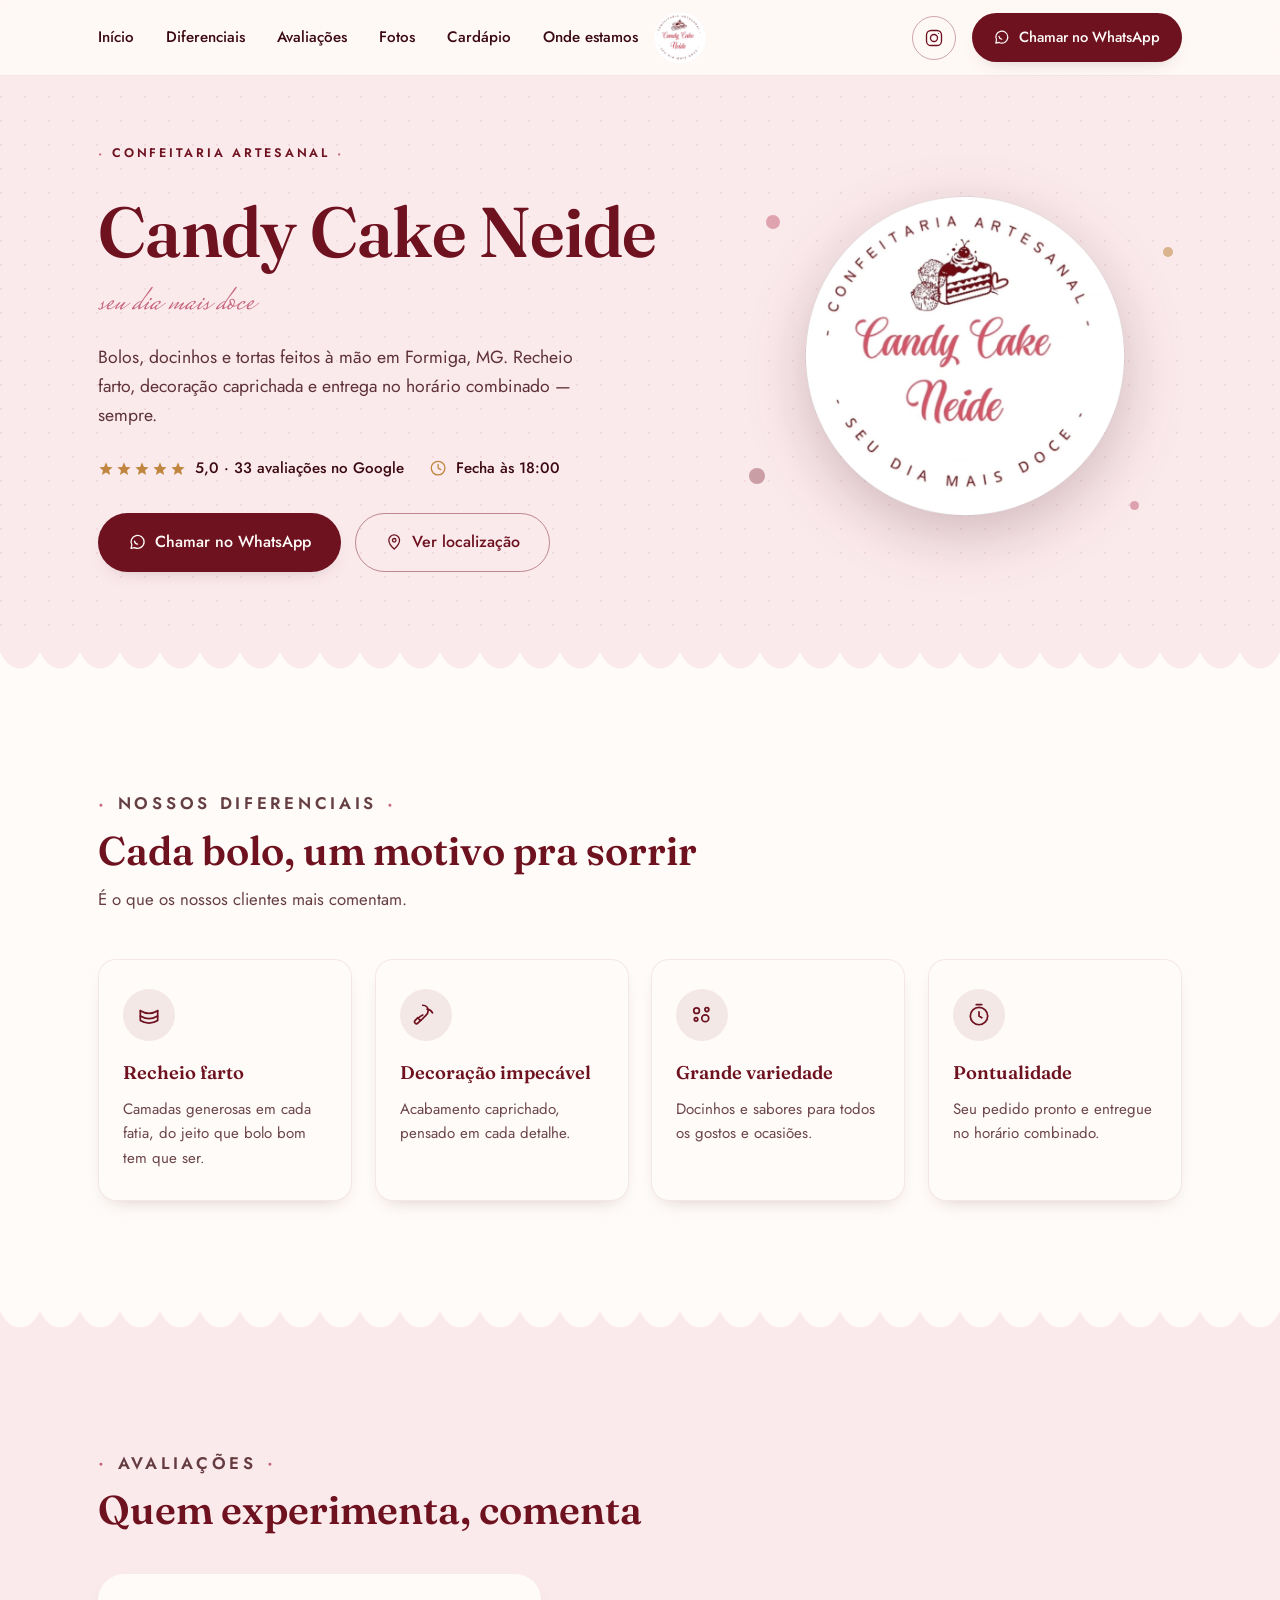
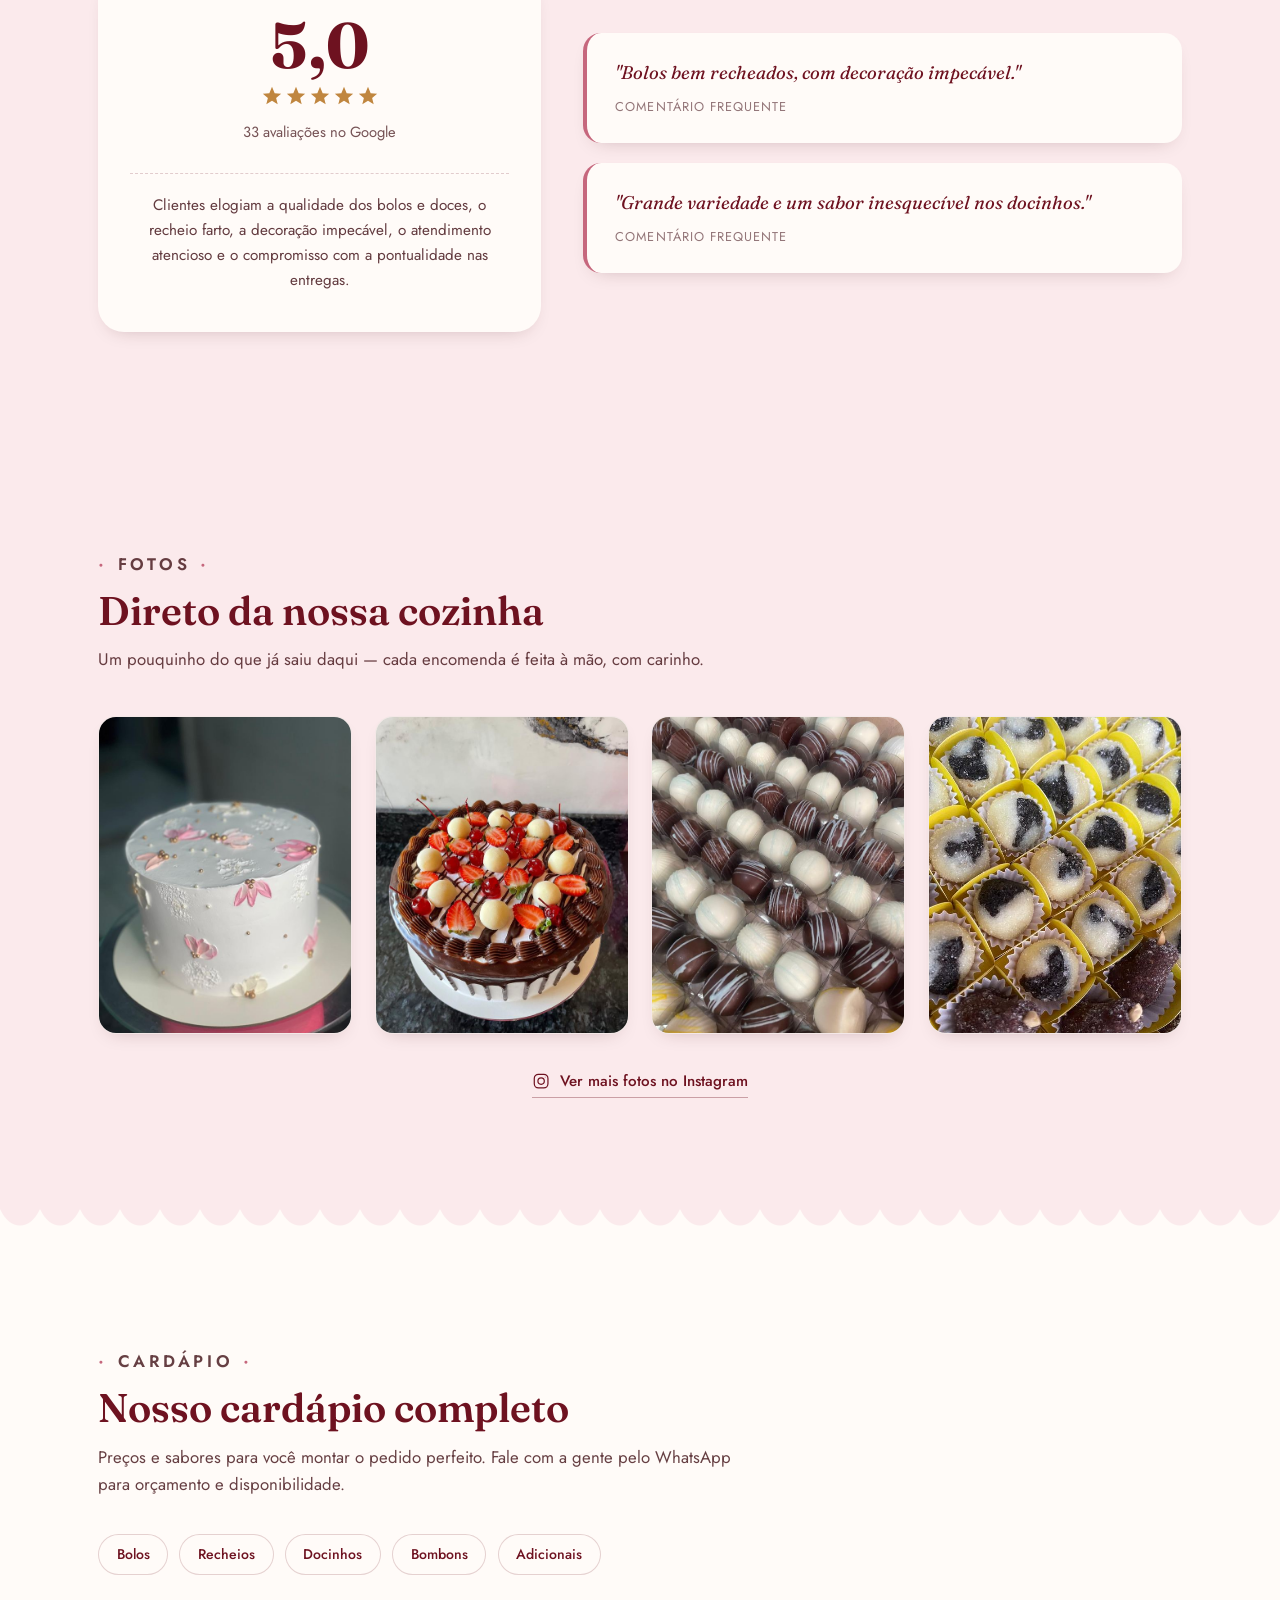
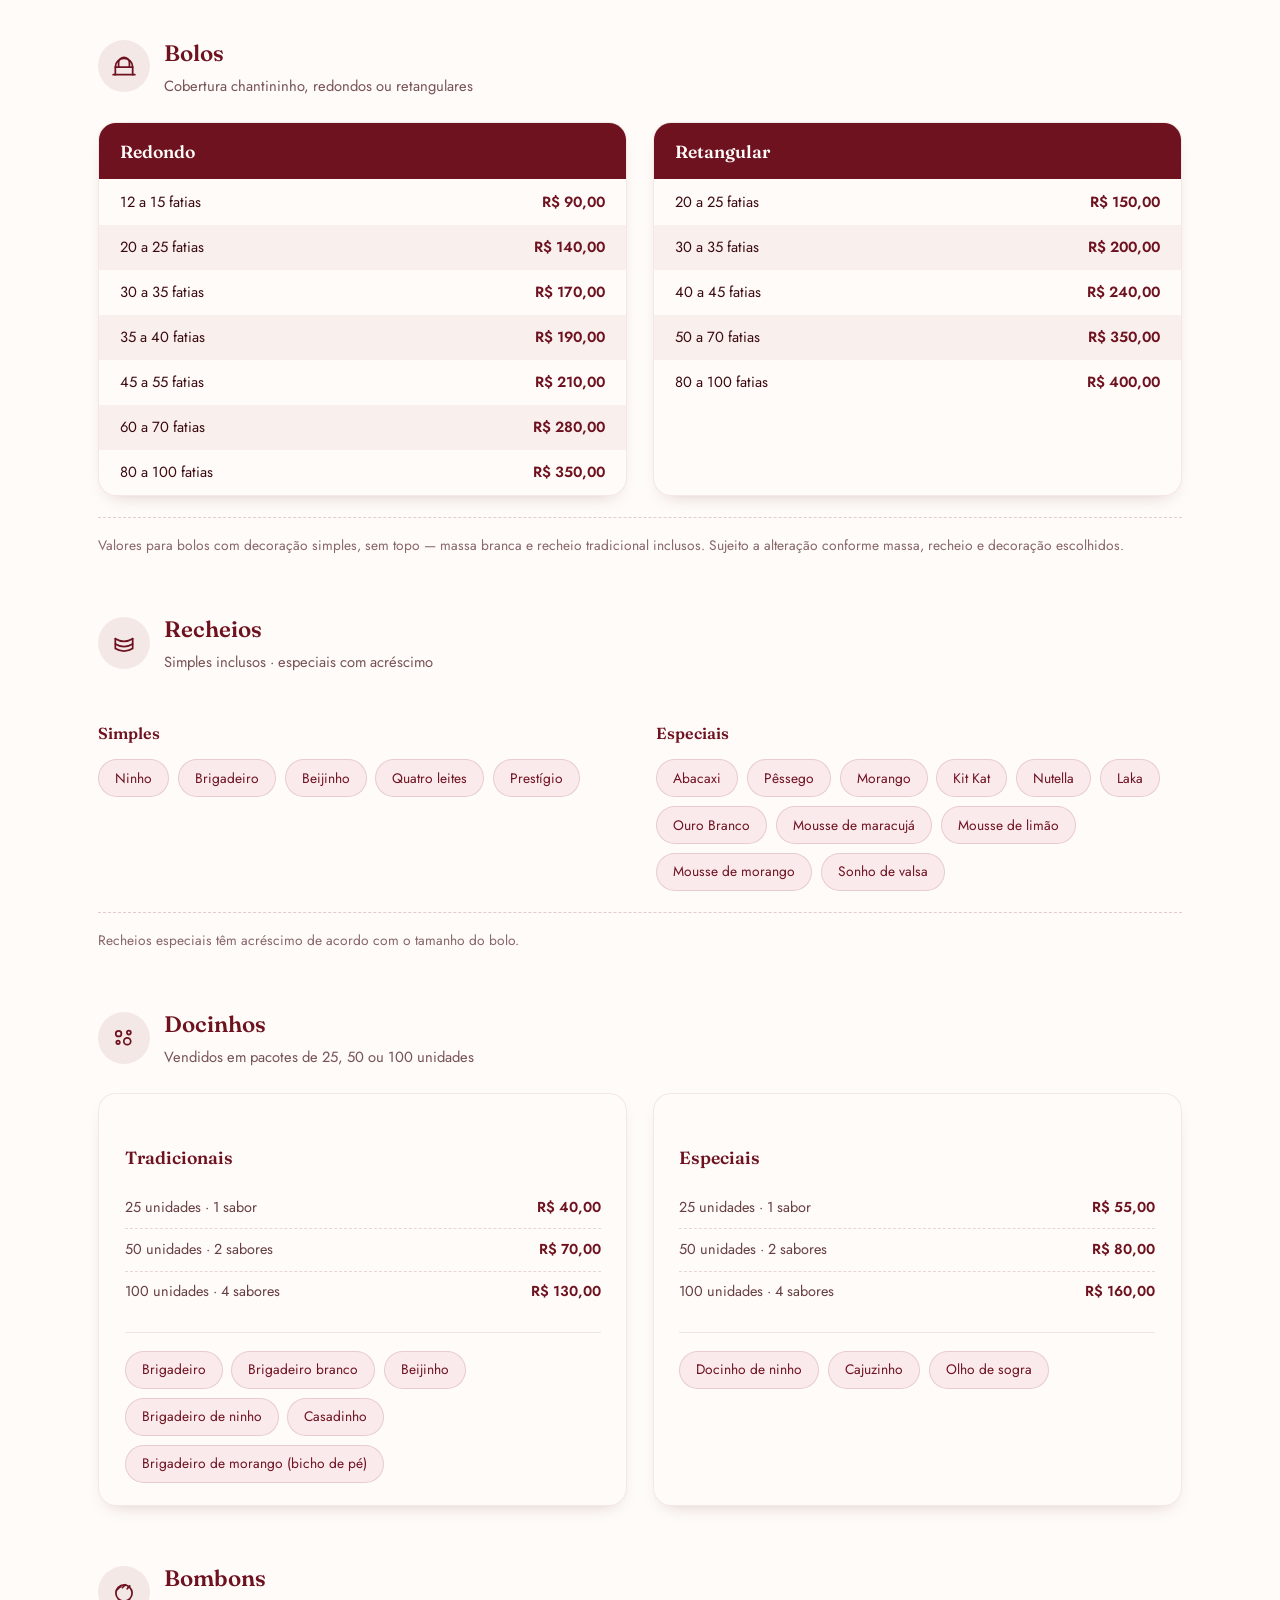
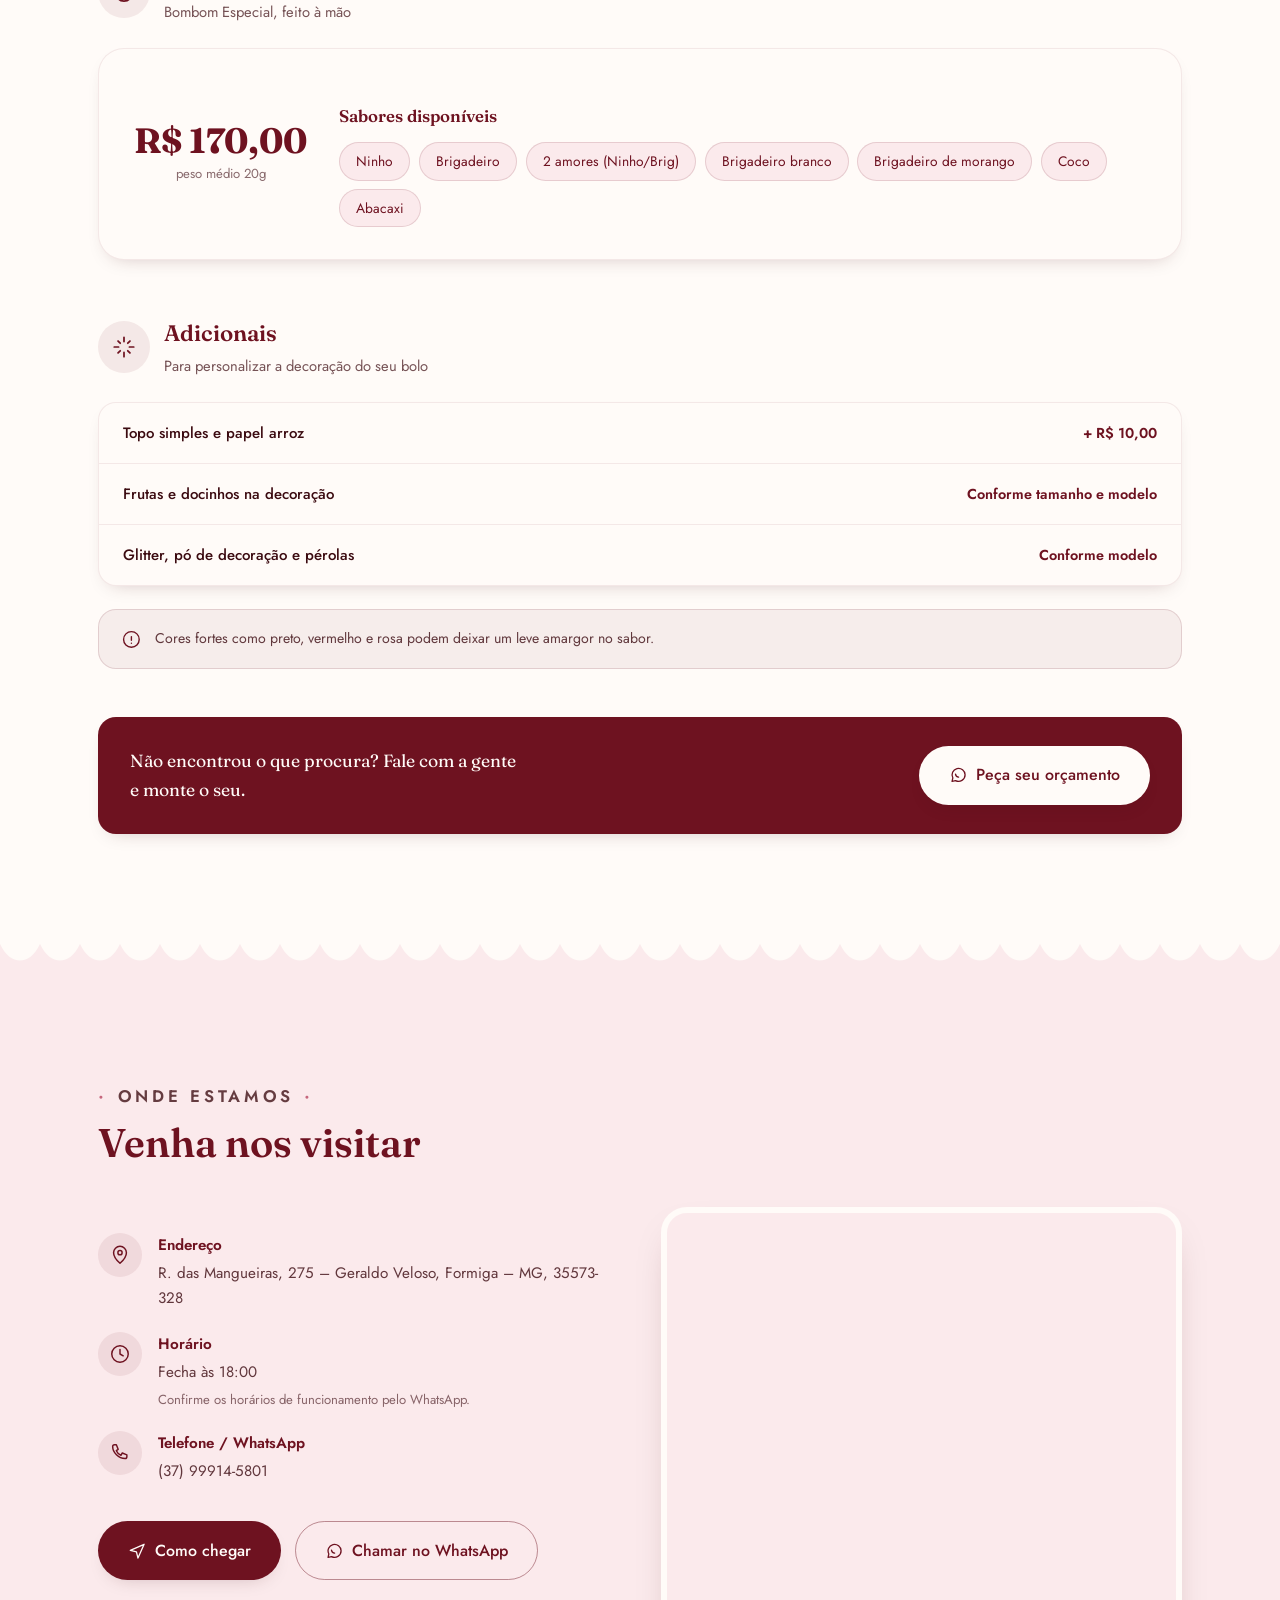
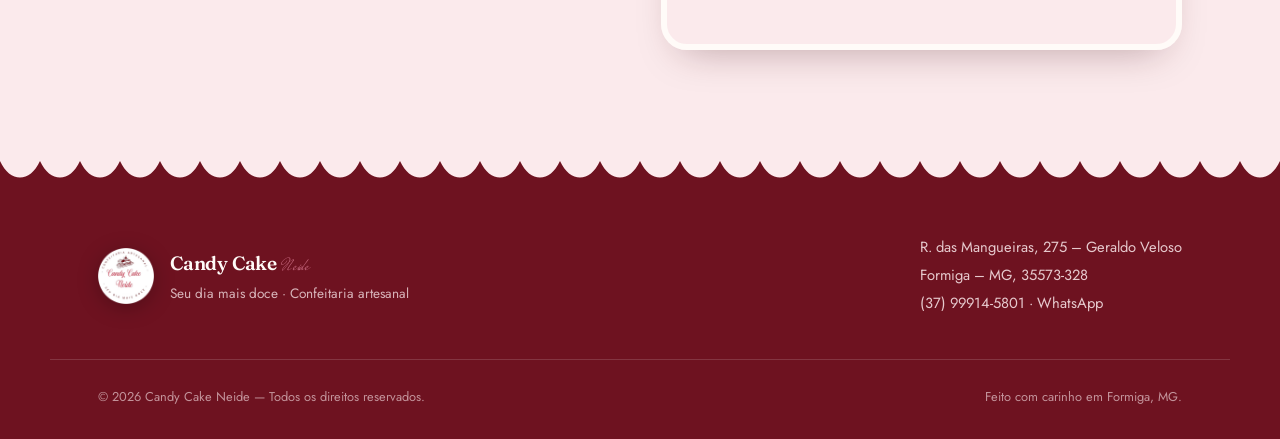
==== commit db671c8e: "Add files via upload" ====
--- a/index.html
+++ b/index.html
@@ -223,6 +223,25 @@
   .quote-card p{ font-family:'Fraunces',serif; font-style:italic; font-size:1.15rem; color:var(--maroon); line-height:1.5; }
   .quote-card span{ display:block; margin-top:.6rem; font-family:'Jost',sans-serif; font-style:normal; font-size:.8rem; letter-spacing:.08em; text-transform:uppercase; color:rgba(59,10,16,.55); }
 
+  /* ============ FOTOS ============ */
+  .gallery-grid{ display:grid; grid-template-columns:repeat(4,1fr); gap:1.4rem; margin-top:2.6rem; }
+  .gallery-item{
+    margin:0; border-radius:var(--radius-md); overflow:hidden; box-shadow:var(--shadow-sm);
+    aspect-ratio:4/5; background:var(--cream); border:1px solid rgba(var(--maroon-rgb),.08);
+  }
+  .gallery-item img{
+    width:100%; height:100%; object-fit:cover; display:block; transition:transform .5s ease;
+  }
+  .gallery-item:hover img{ transform:scale(1.07); }
+  .gallery-cta{ margin-top:2.2rem; text-align:center; }
+  .gallery-cta a{
+    display:inline-flex; align-items:center; gap:.6rem; font-family:'Jost',sans-serif; font-weight:500;
+    font-size:.95rem; color:var(--maroon); border-bottom:1.5px solid rgba(var(--maroon-rgb),.35); padding-bottom:.2rem;
+    transition:border-color .25s ease, color .25s ease;
+  }
+  .gallery-cta a:hover{ border-color:var(--maroon); color:#59090F; }
+  .gallery-cta svg{ width:1.2em; height:1.2em; }
+
   /* ============ MENU / CARDAPIO ============ */
   .menu-subnav{
     display:flex; flex-wrap:wrap; gap:.7rem; margin-top:2.2rem; padding-bottom:.3rem;
@@ -351,6 +370,7 @@
     .hero-badge-wrap{ order:-1; }
     .hero-badge{ width:min(230px,60vw); }
     .card-grid{ grid-template-columns:repeat(2,1fr); }
+    .gallery-grid{ grid-template-columns:repeat(2,1fr); }
     .price-tables{ grid-template-columns:1fr; }
     .recheios-grid{ grid-template-columns:1fr; gap:1.6rem; }
     .tier-cards{ grid-template-columns:1fr; }
@@ -405,6 +425,7 @@
         <a href="#inicio">Início</a>
         <a href="#diferenciais">Diferenciais</a>
         <a href="#avaliacoes">Avaliações</a>
+        <a href="#fotos">Fotos</a>
         <a href="#cardapio">Cardápio</a>
         <a href="#local">Onde estamos</a>
       </nav>
@@ -557,6 +578,39 @@
             <span>Comentário frequente</span>
           </div>
         </div>
+      </div>
+    </div>
+  </section>
+
+  <!-- ============ FOTOS ============ -->
+  <section id="fotos" class="bg-blush section-pad">
+    <div class="wrap">
+      <div class="section-head reveal">
+        <p class="eyebrow">Fotos</p>
+        <h2 class="section-title">Direto da nossa cozinha</h2>
+        <p>Um pouquinho do que já saiu daqui — cada encomenda é feita à mão, com carinho.</p>
+      </div>
+
+      <div class="gallery-grid reveal">
+        <figure class="gallery-item">
+          <img src="[data-uri]" alt="Bolo branco decorado com flores cor-de-rosa pintadas à mão e detalhes dourados" loading="lazy">
+        </figure>
+        <figure class="gallery-item">
+          <img src="[data-uri]" alt="Bolo de chocolate coberto com ganache, morangos, cerejas e trufas brancas" loading="lazy">
+        </figure>
+        <figure class="gallery-item">
+          <img src="[data-uri]" alt="Bandeja de bombons artesanais de chocolate branco, ao leite e meio amargo" loading="lazy">
+        </figure>
+        <figure class="gallery-item">
+          <img src="[data-uri]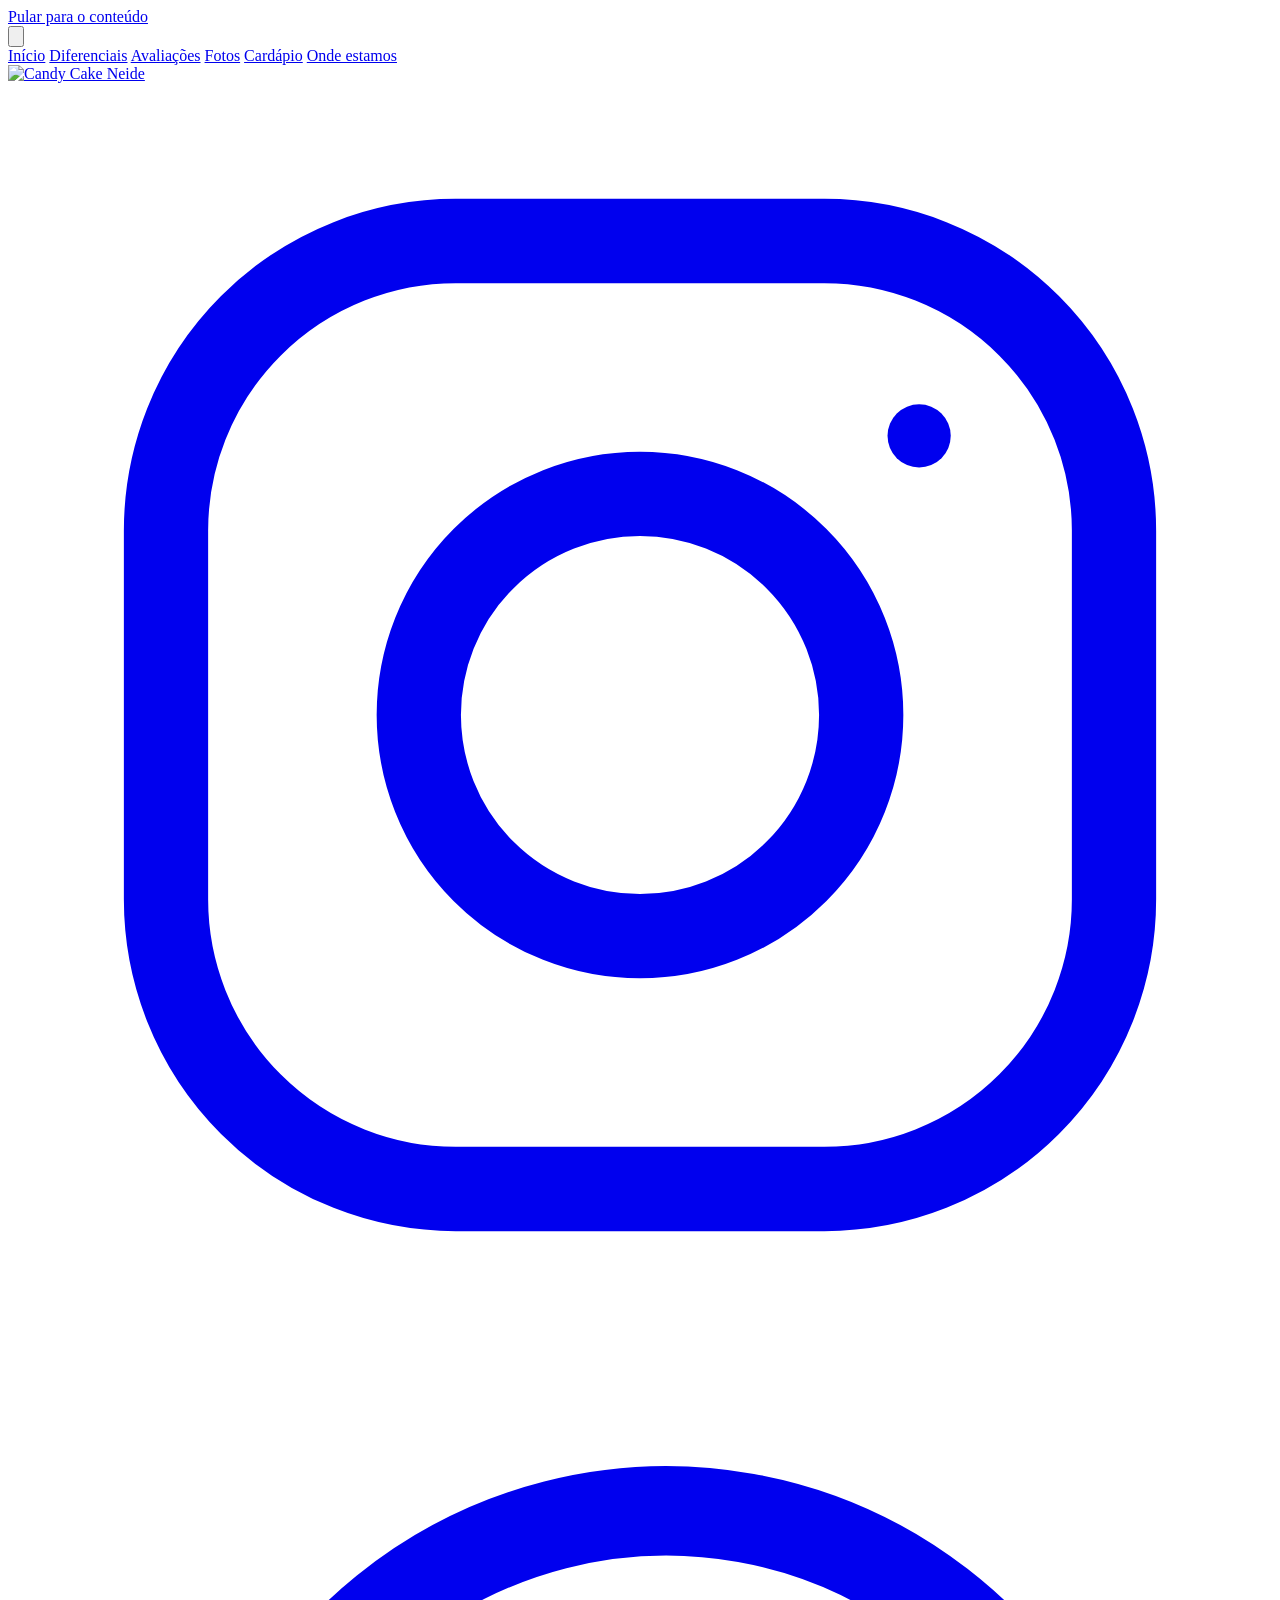
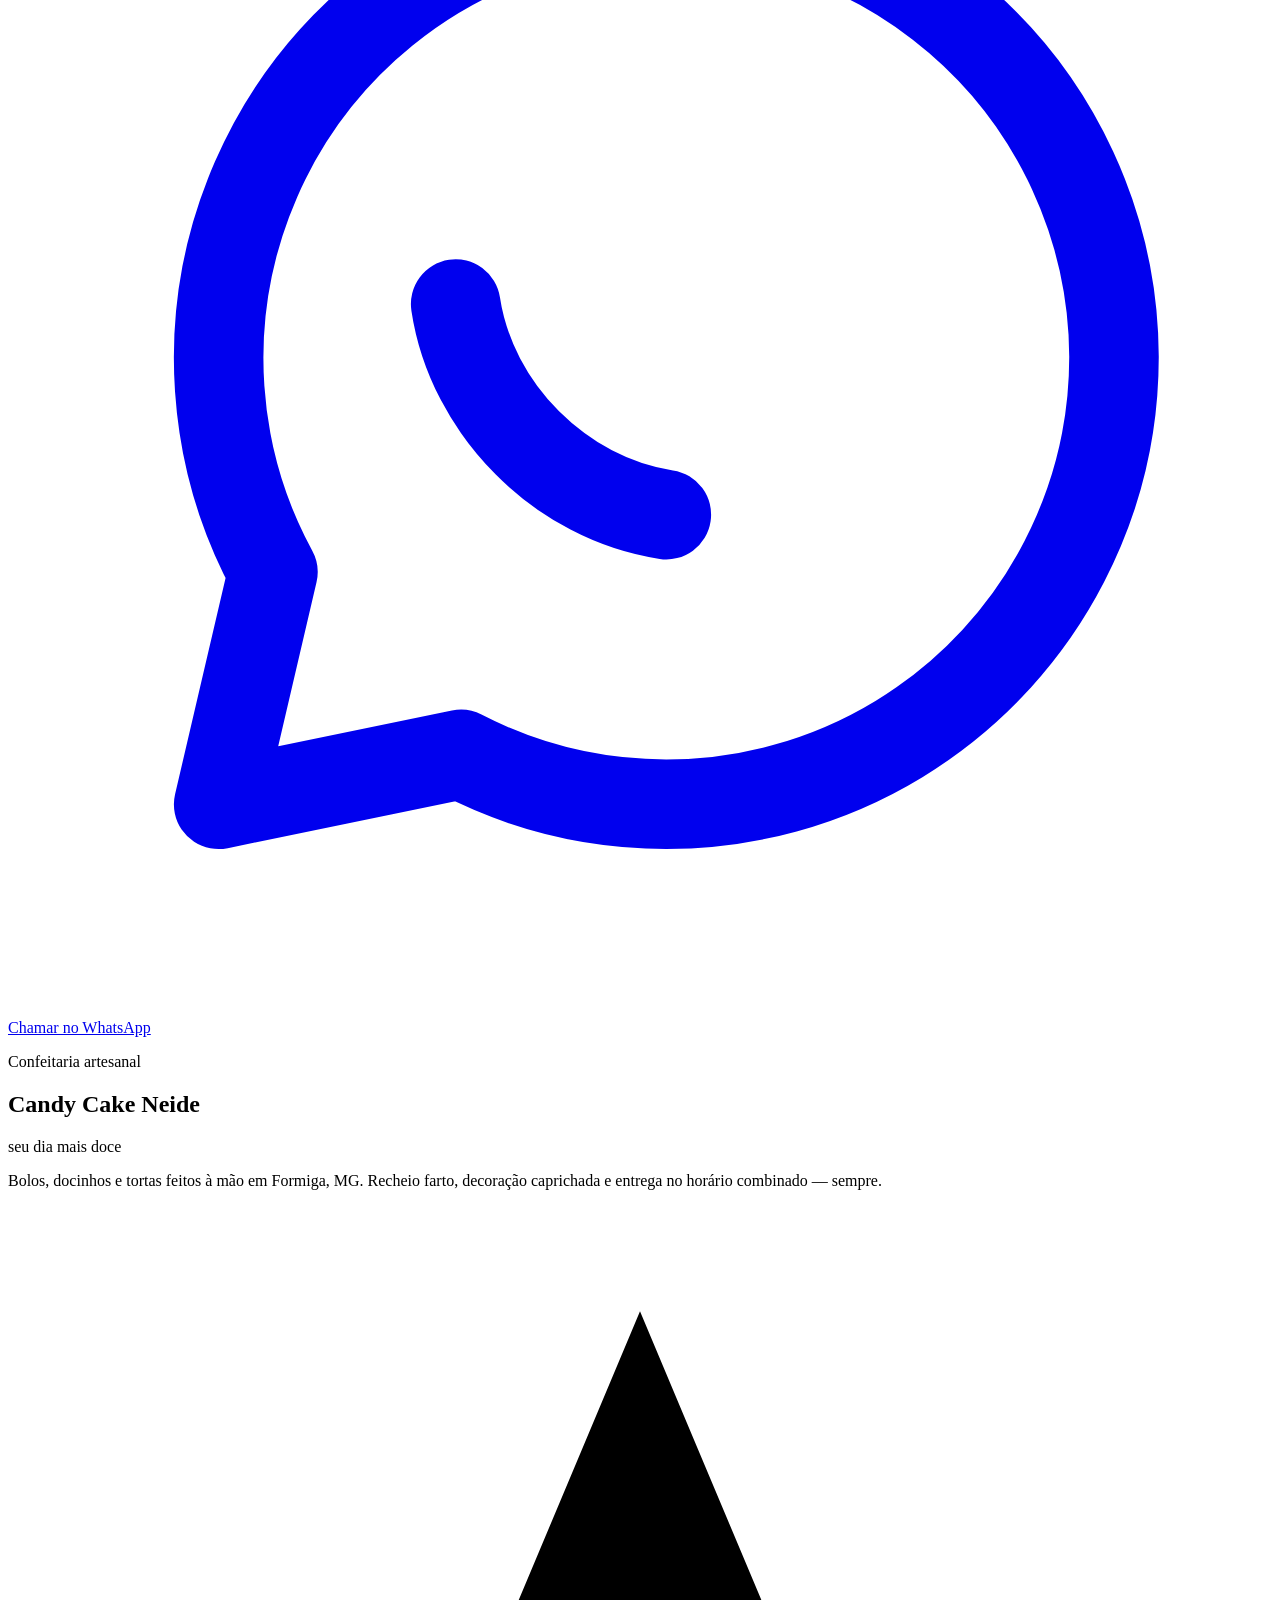
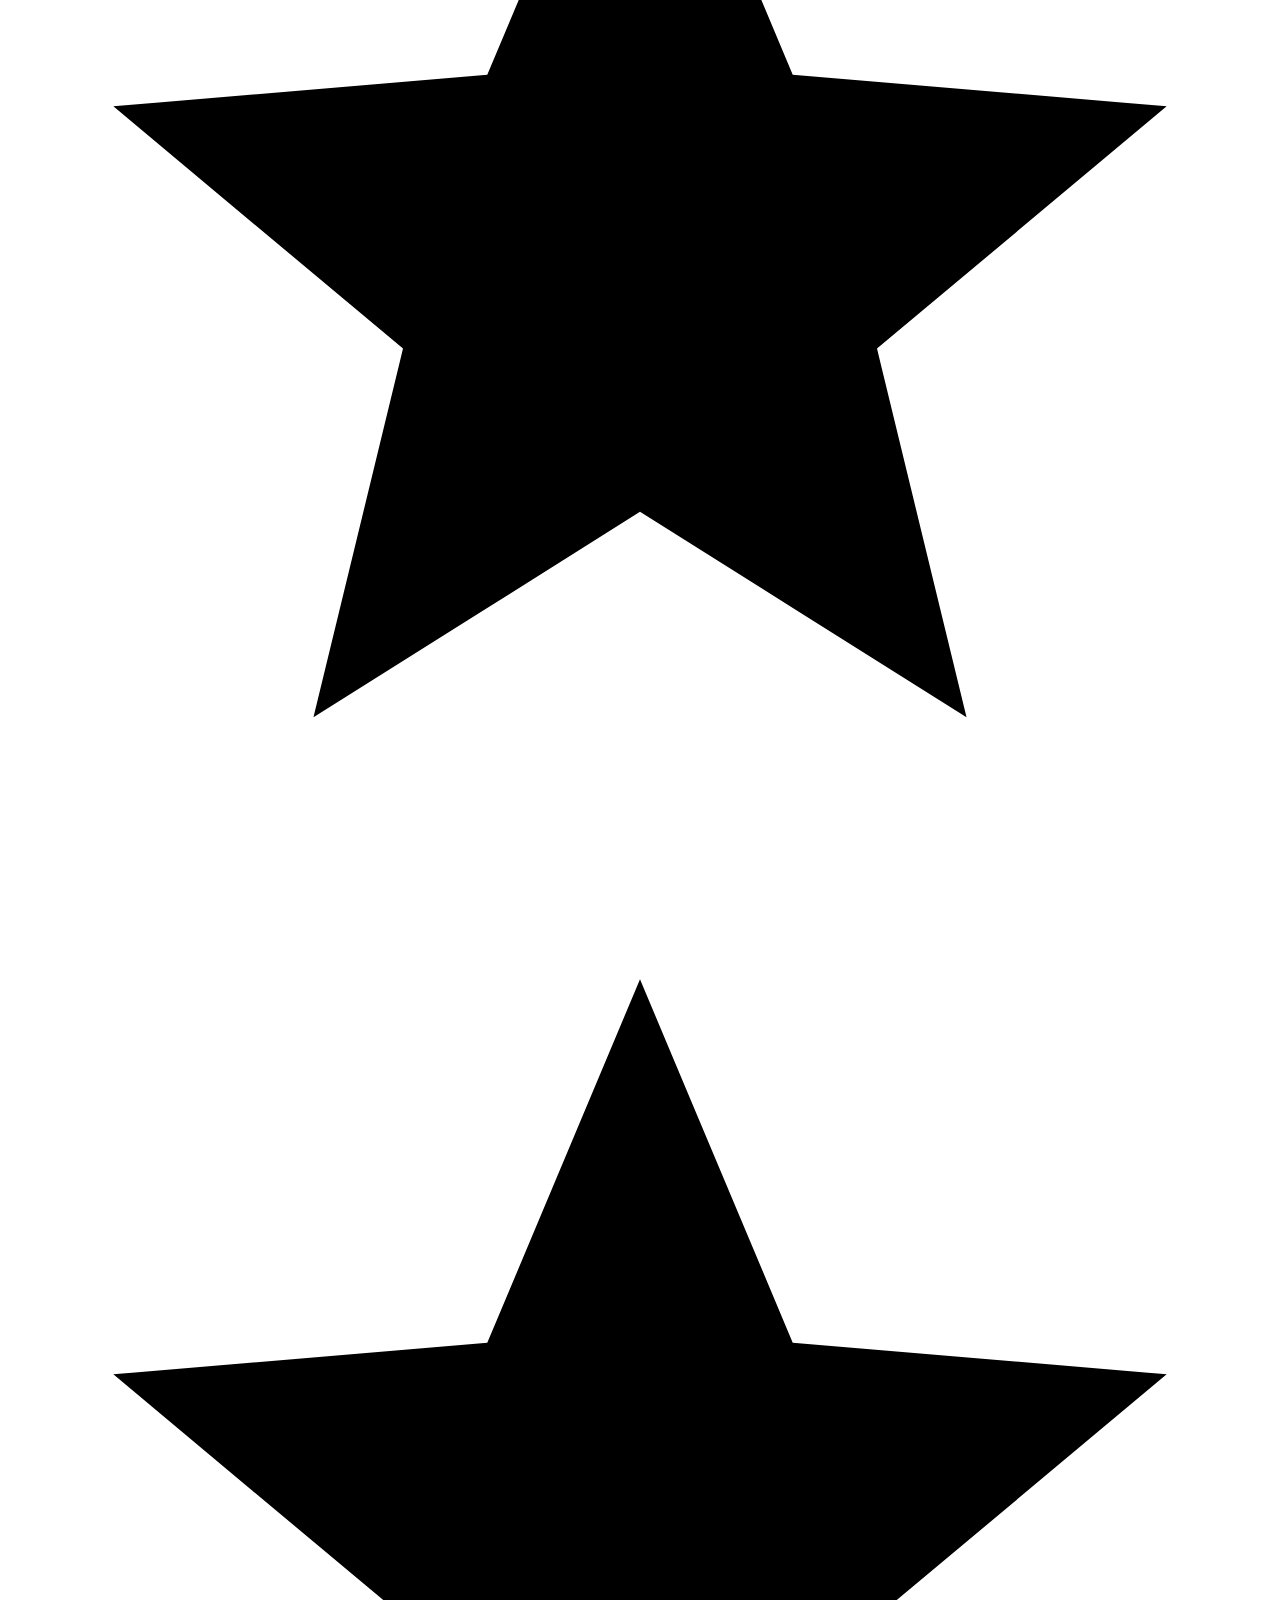
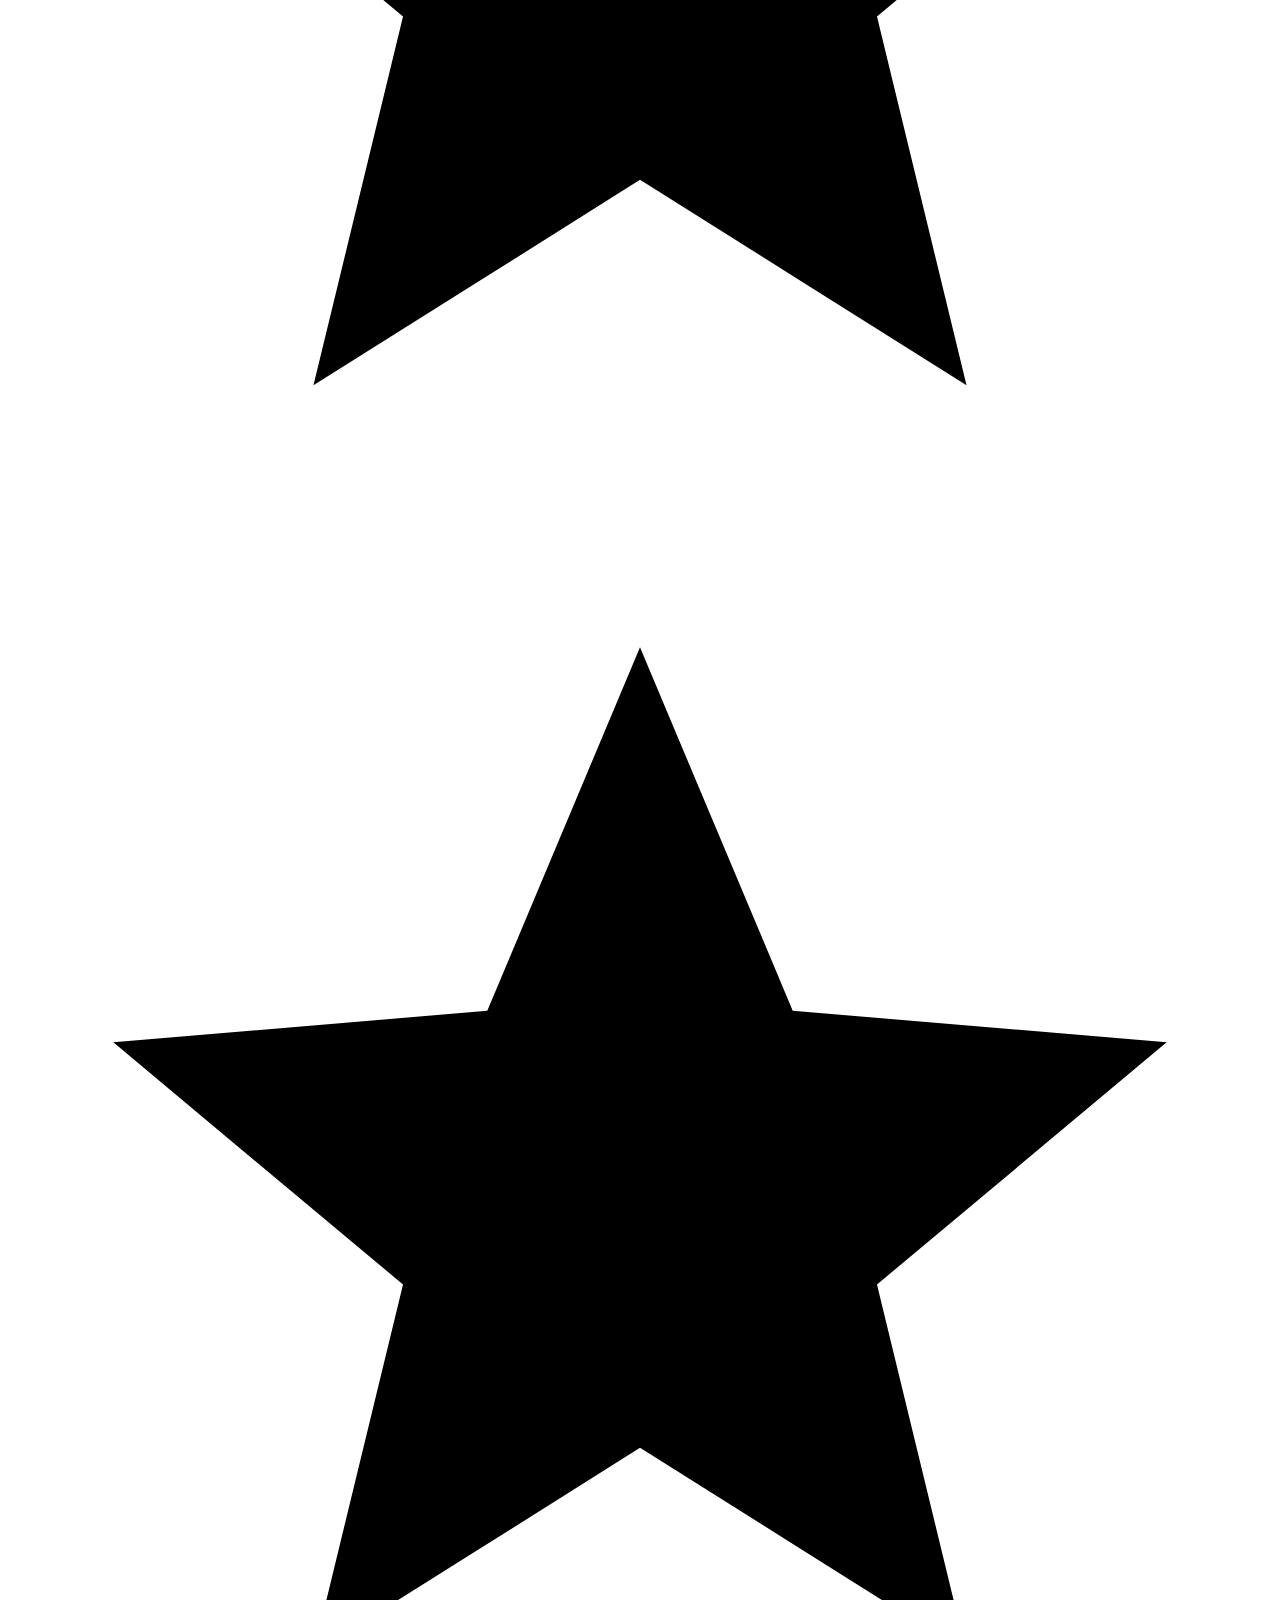
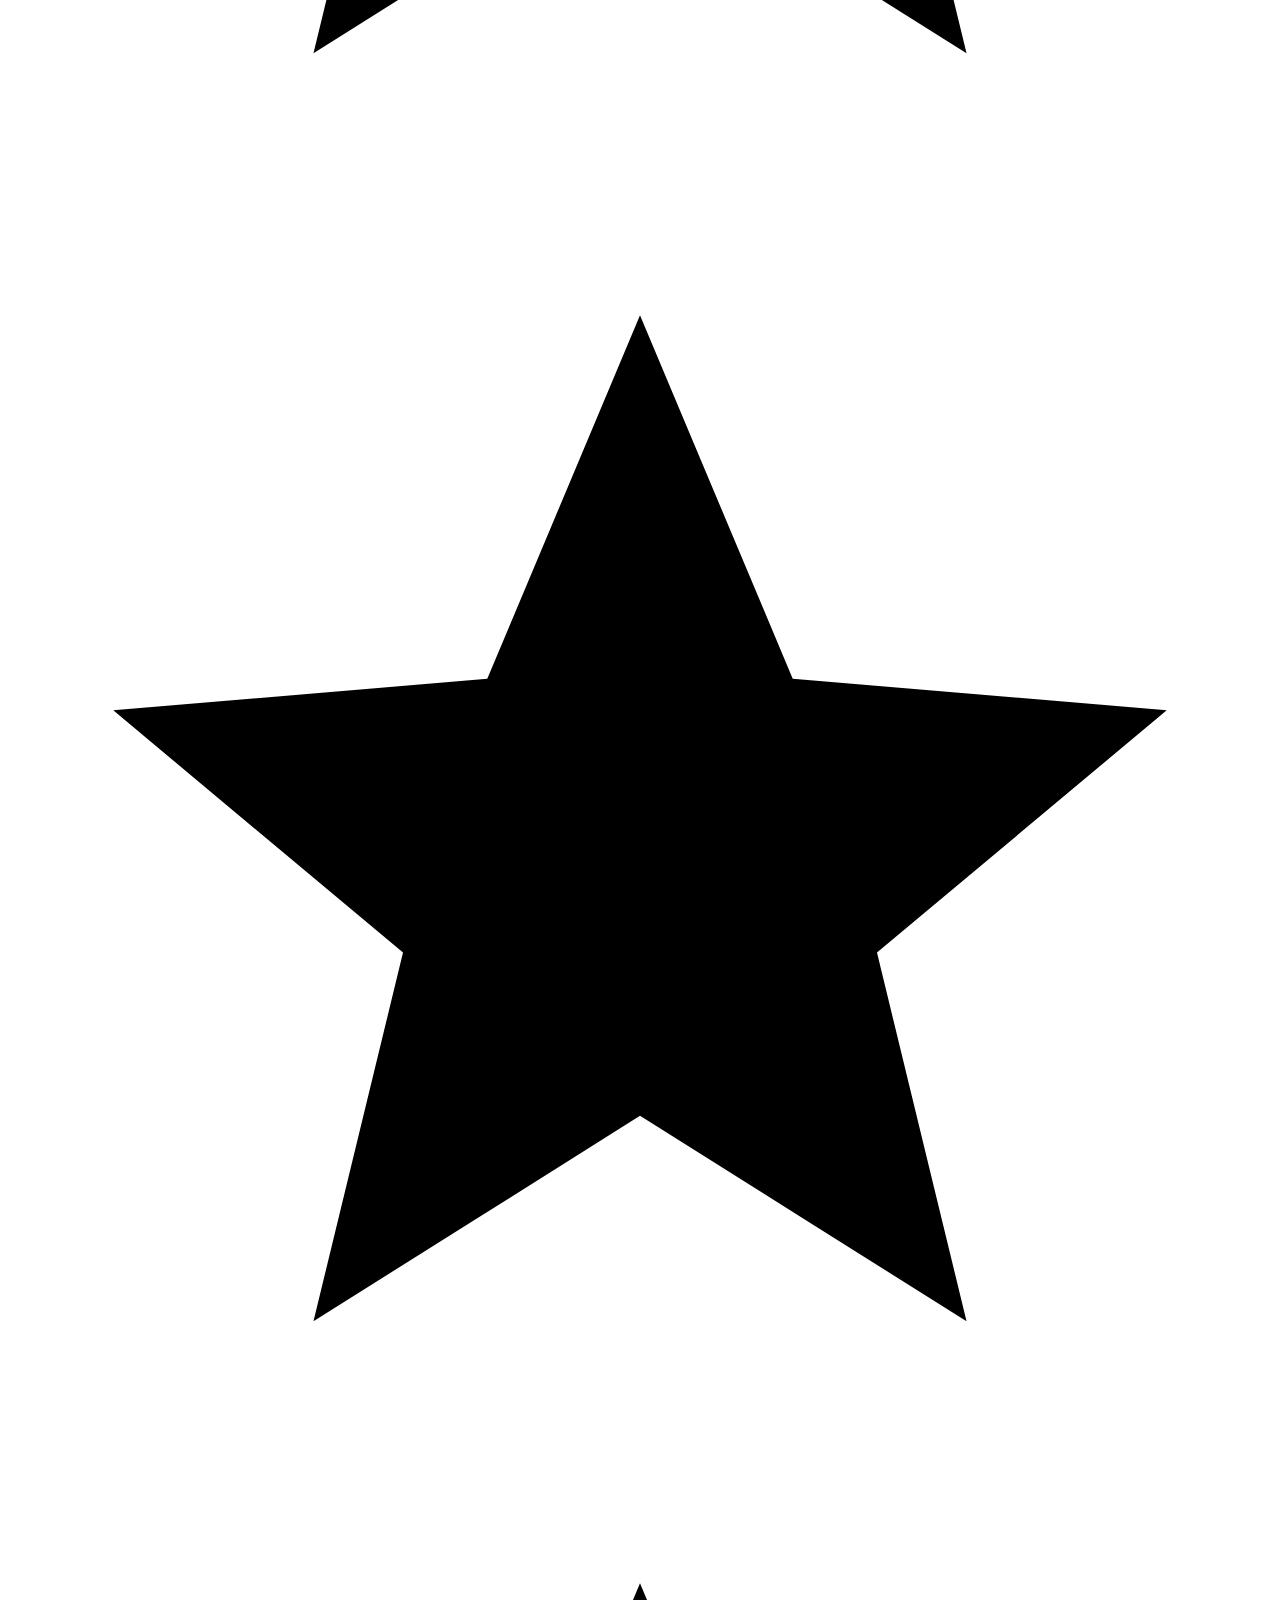
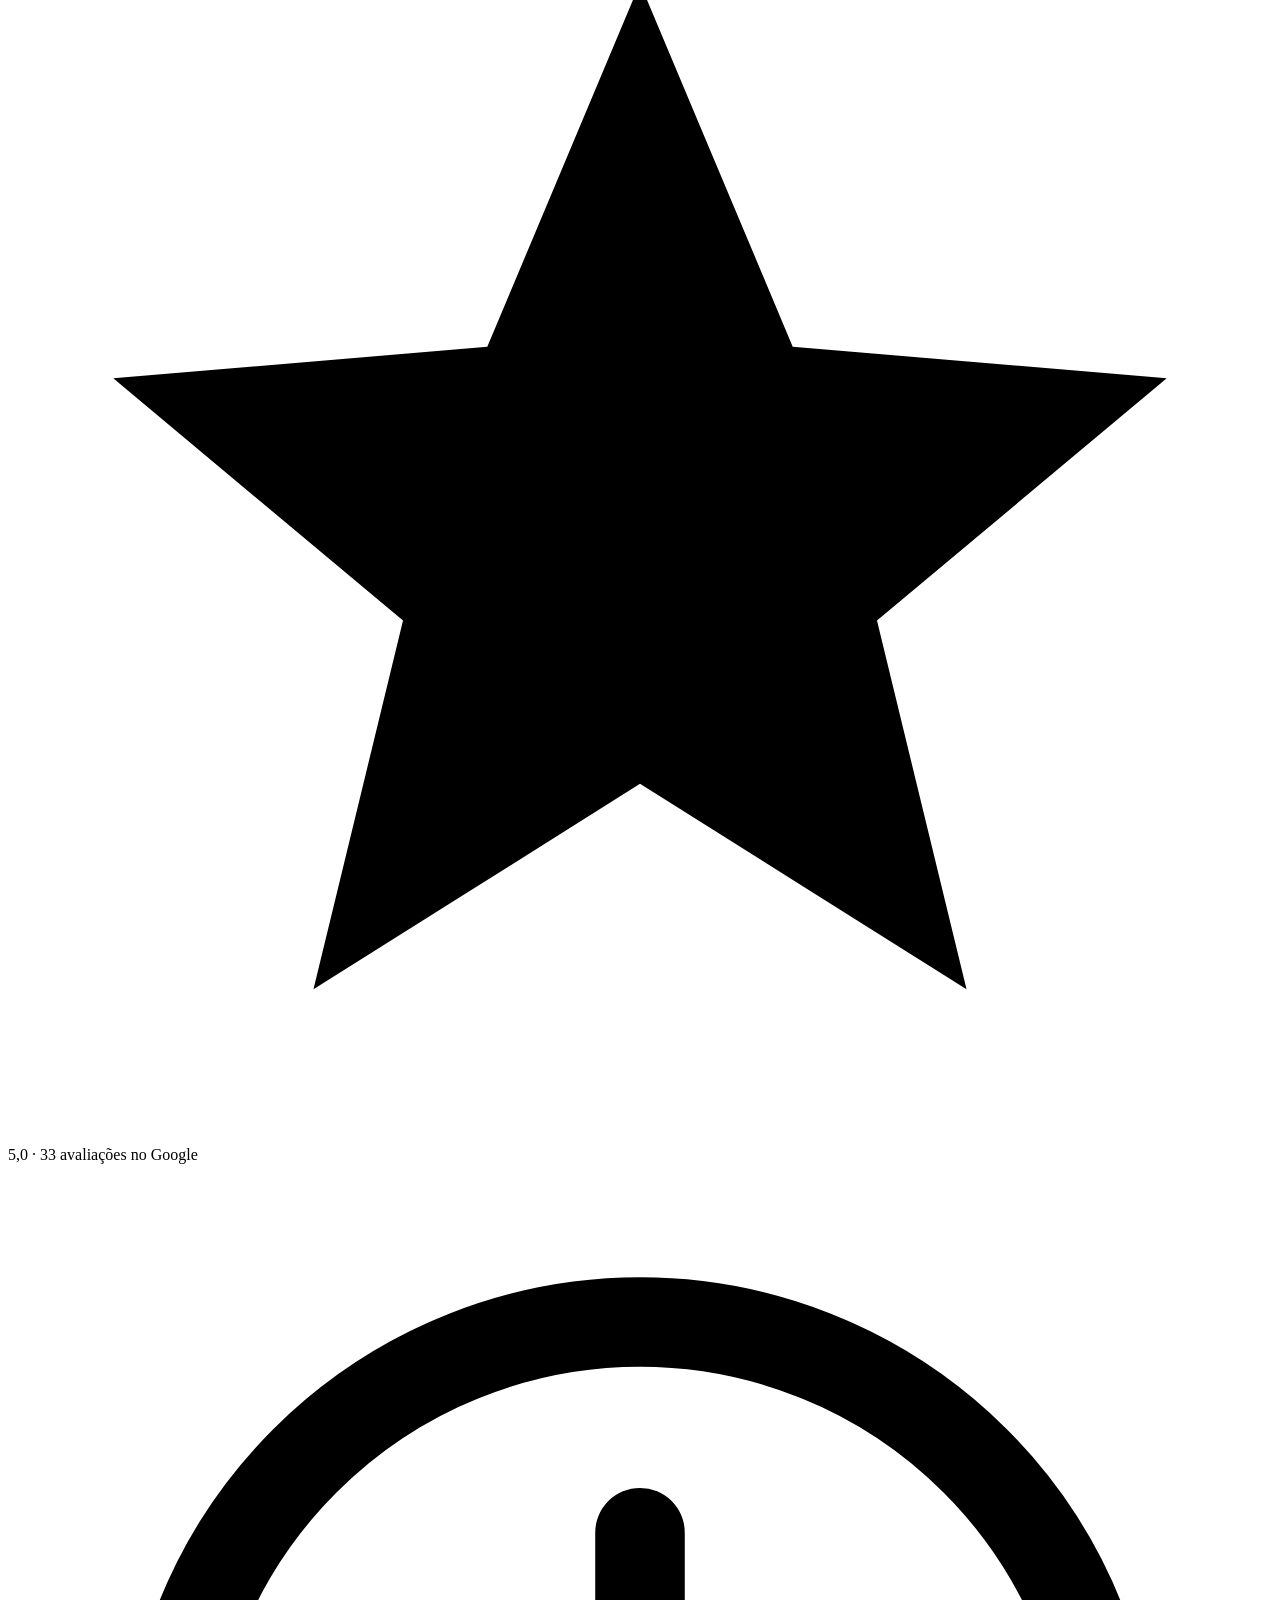
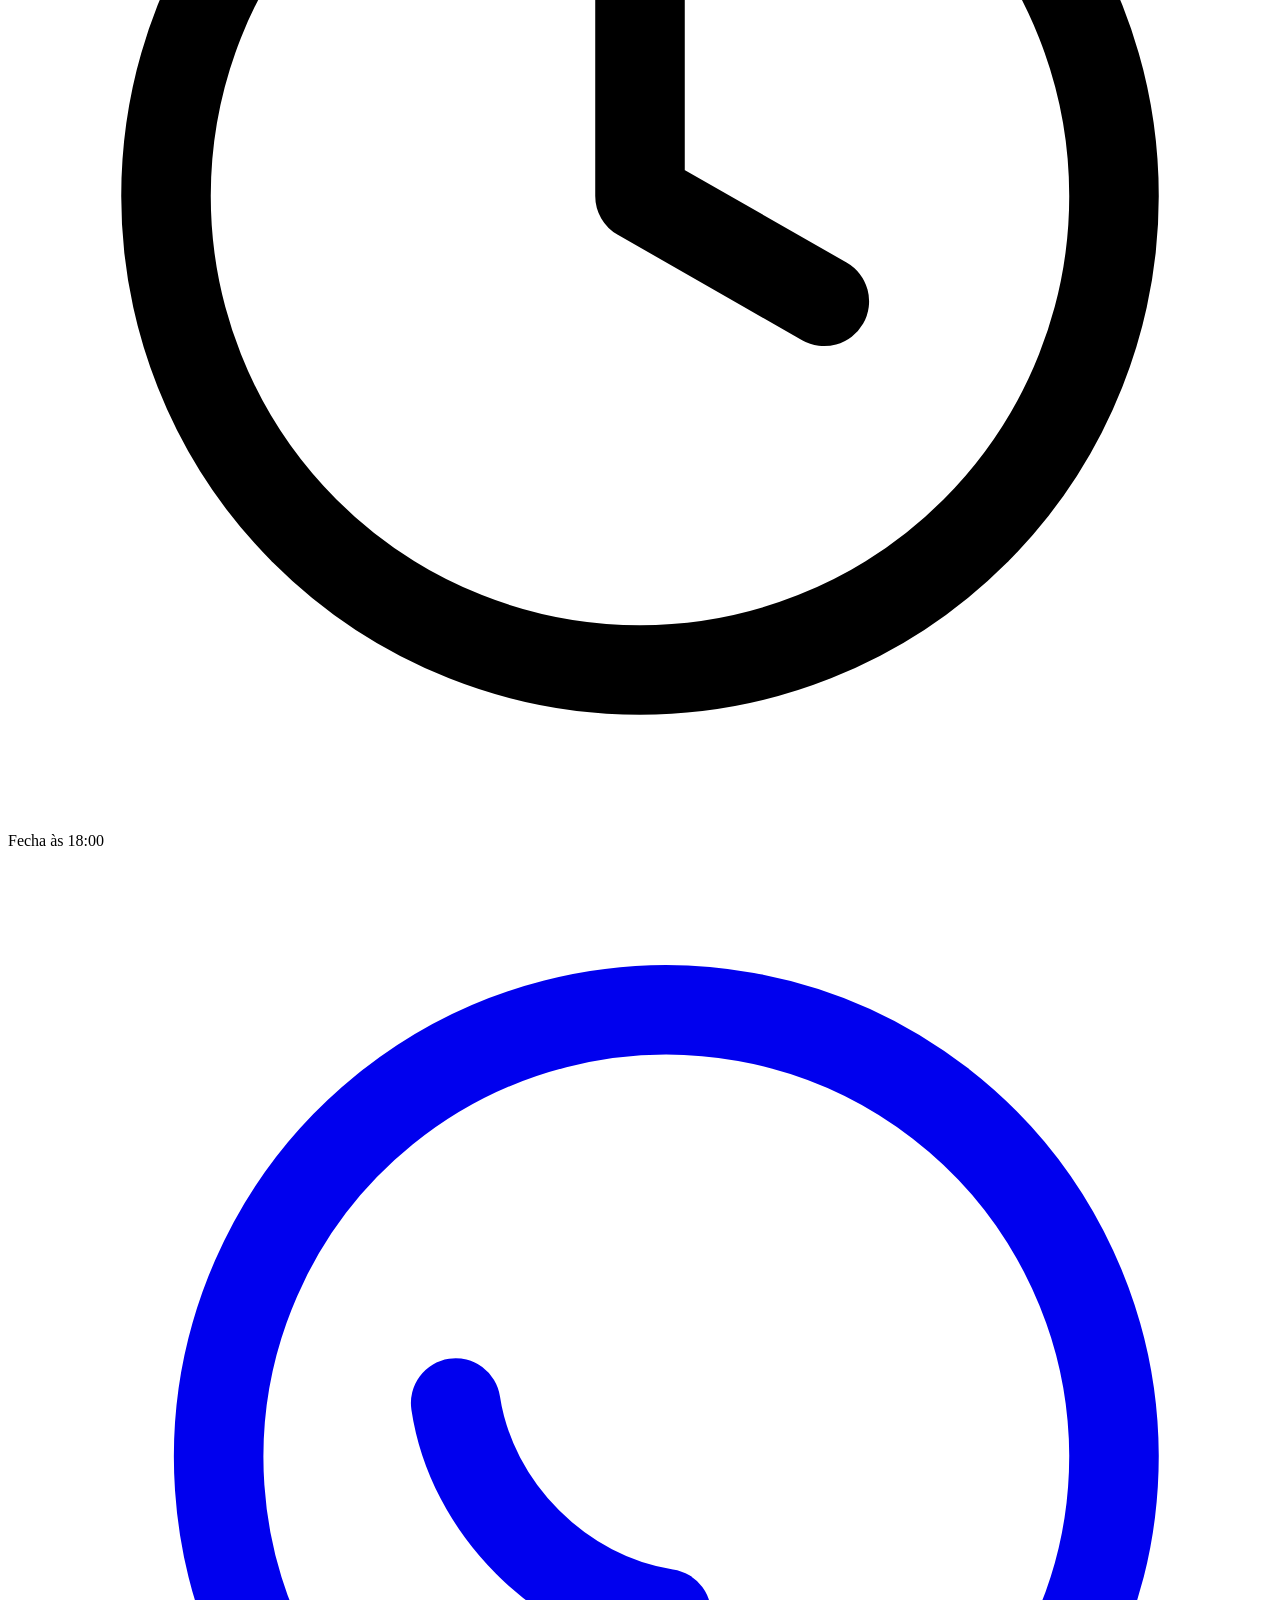
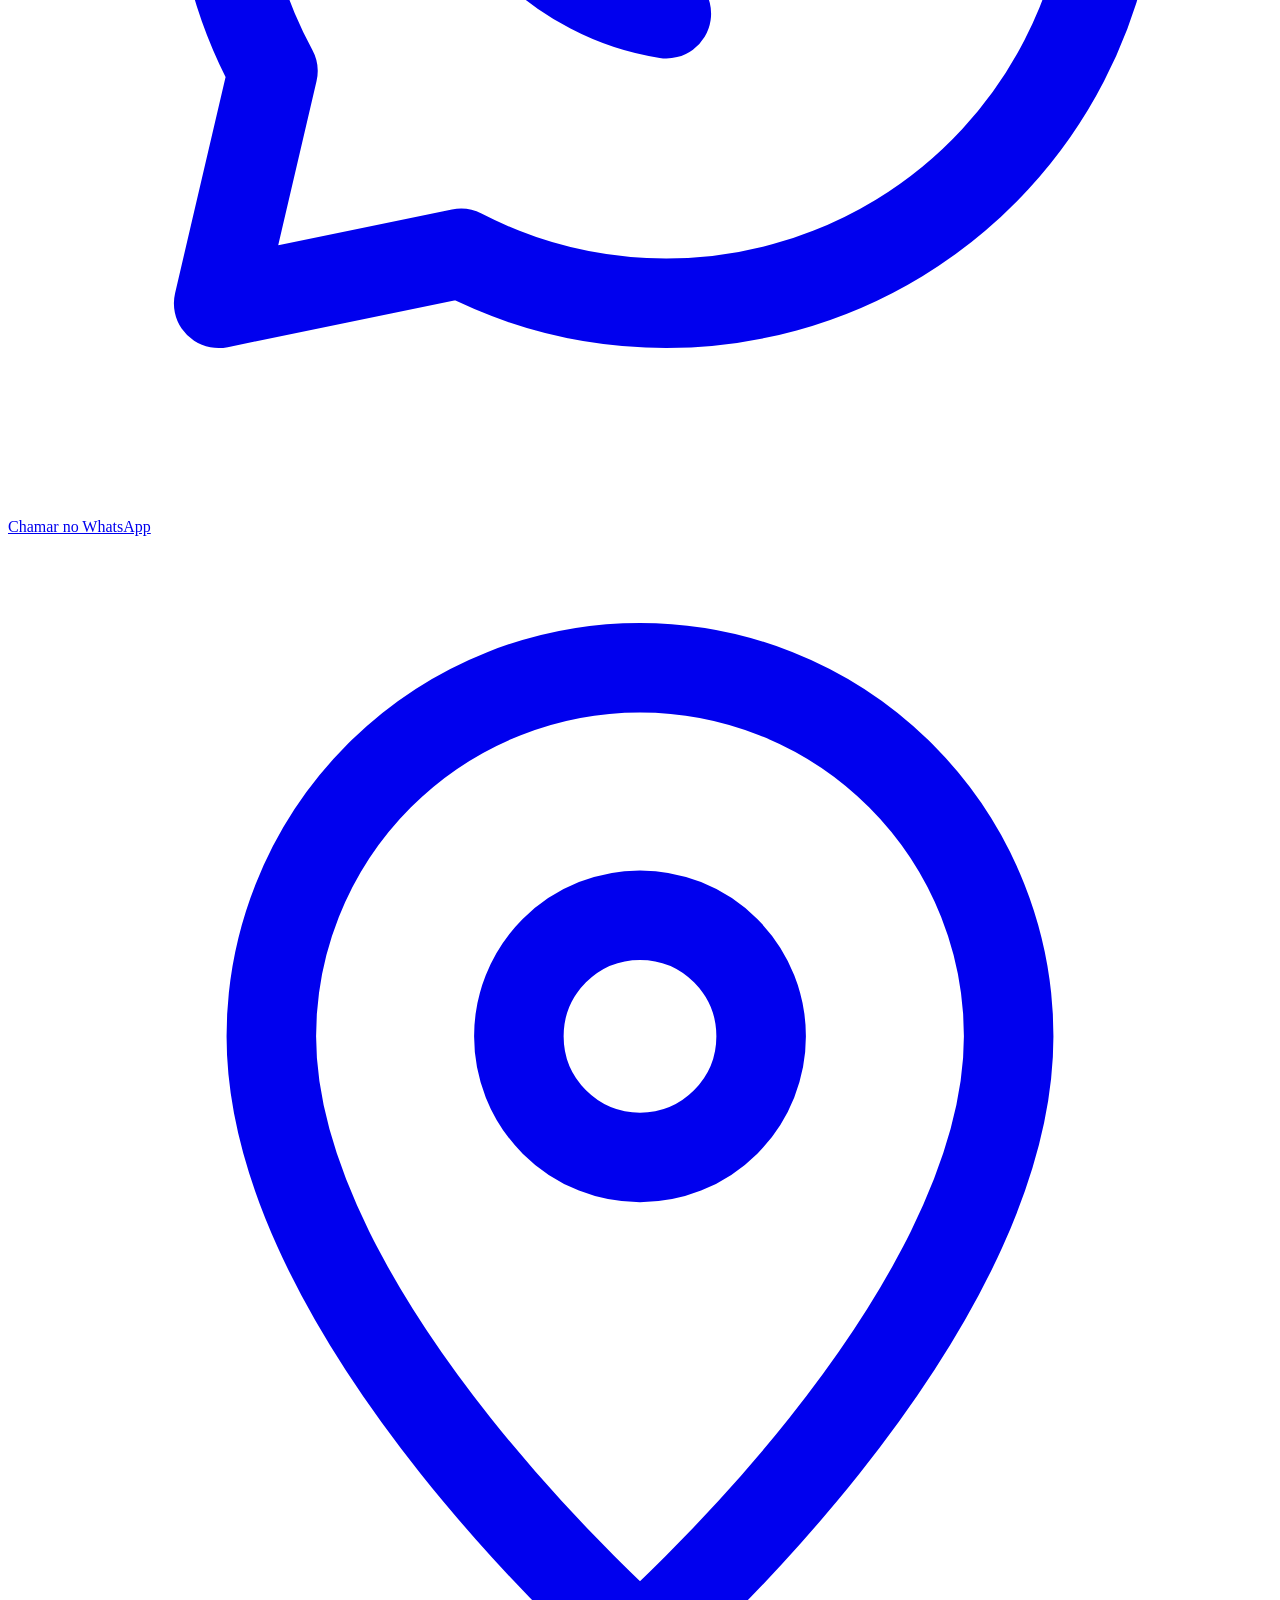
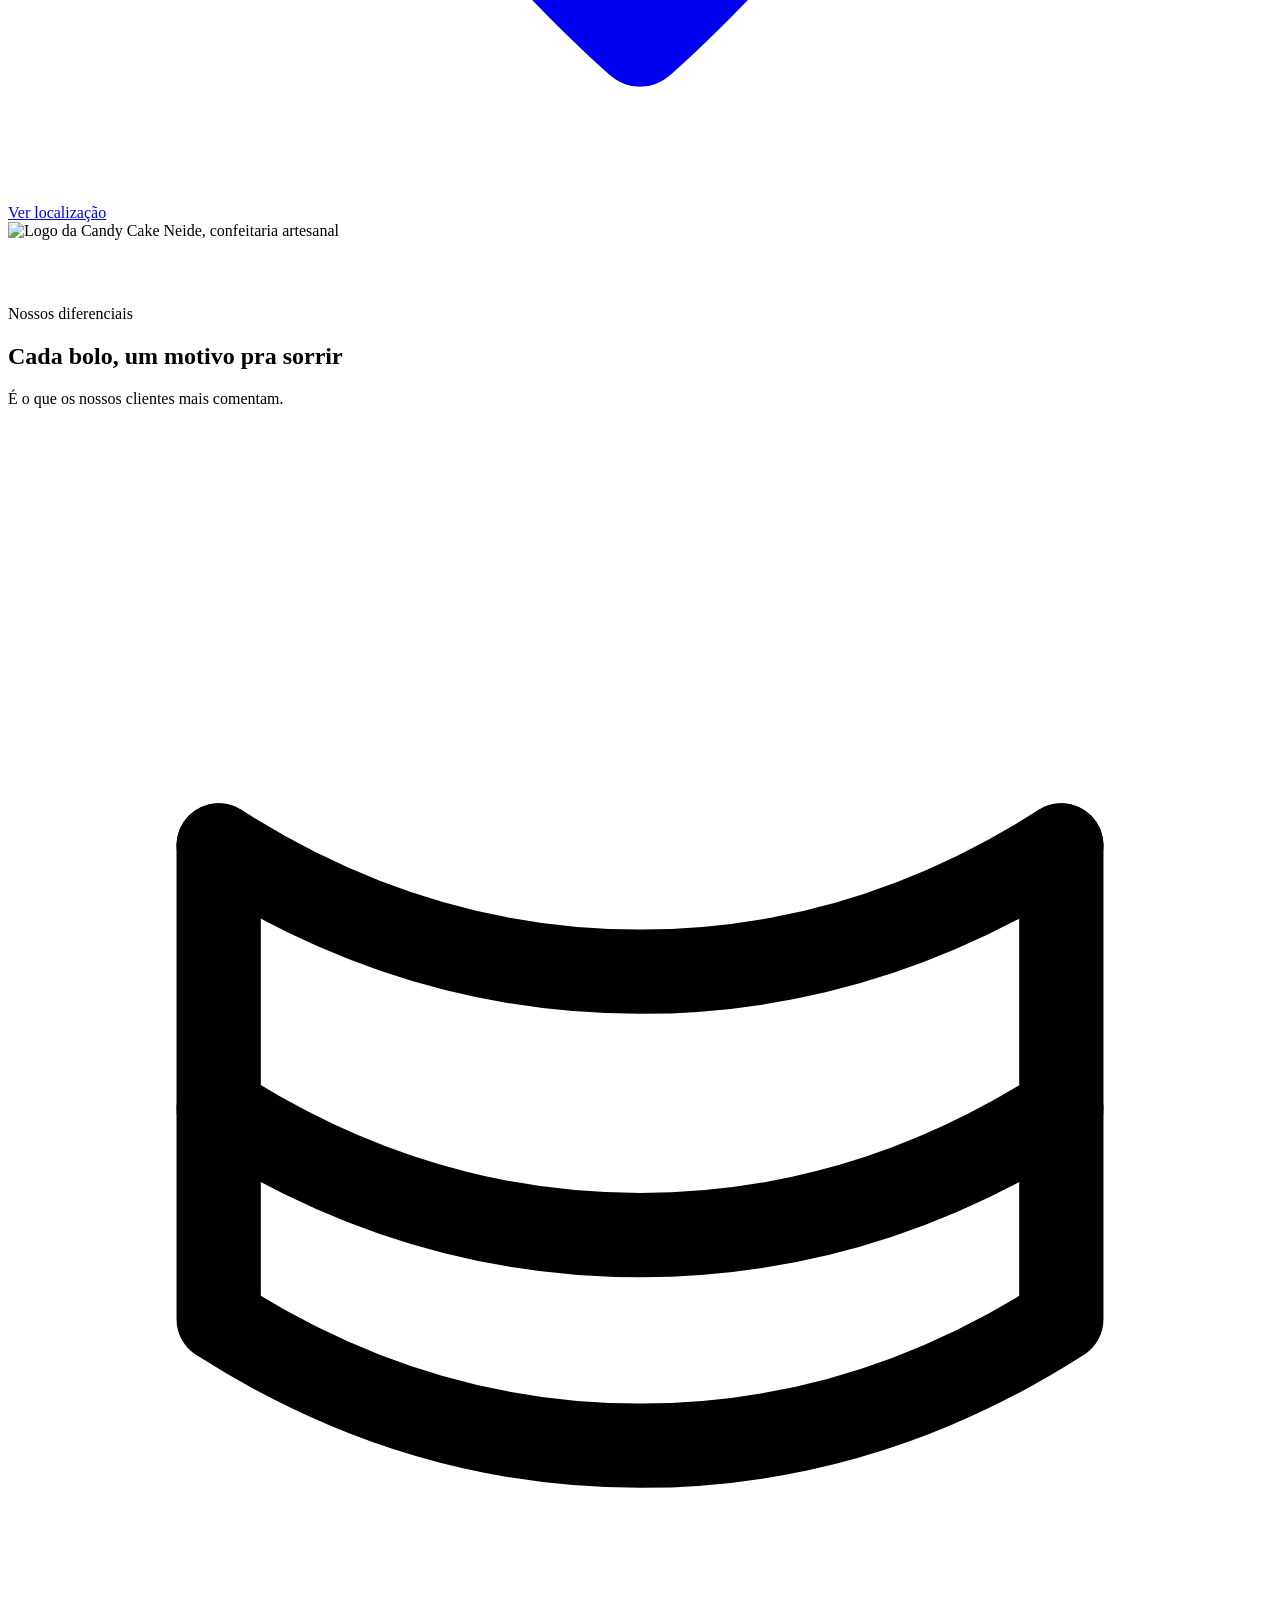
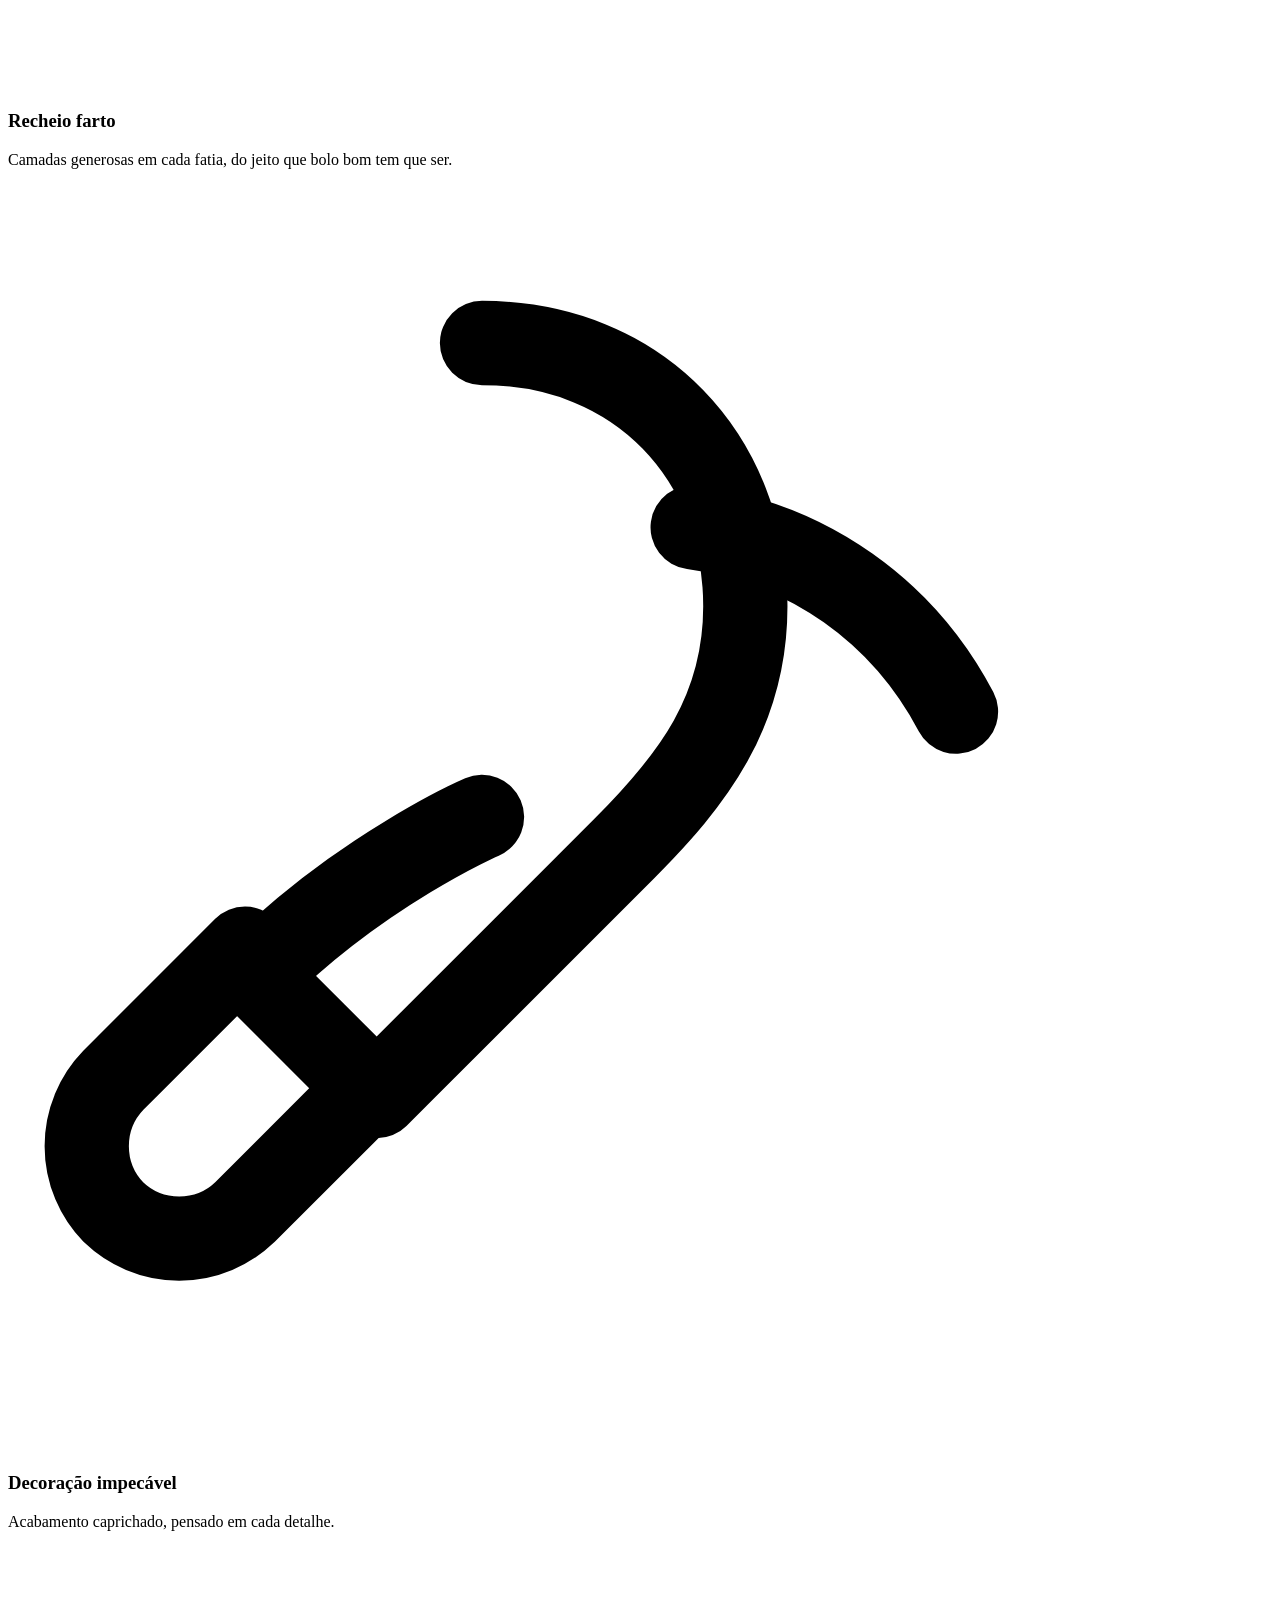
==== commit bc705af8: "Add files via upload" ====
--- a/index.html
+++ b/index.html
@@ -7,410 +7,11 @@
 <title>Candy Cake Neide | Confeitaria Artesanal em Formiga - MG</title>
 <meta name="description" content="Candy Cake Neide — confeitaria artesanal em Formiga, MG. Bolos personalizados, docinhos finos e tortas com recheio farto e decoração impecável. 5,0 no Google (33 avaliações).">
 <meta name="theme-color" content="#6E1220">
-<link rel="icon" href="[data-uri]">
+<link rel="icon" href="imagens/logo.png">
 <link rel="preconnect" href="https://fonts.googleapis.com">
 <link rel="preconnect" href="https://fonts.gstatic.com" crossorigin>
 <link href="https://fonts.googleapis.com/css2?family=Fraunces:ital,opsz,wght@0,9..144,300;0,9..144,400;0,9..144,500;0,9..144,600;0,9..144,700;0,9..144,900;1,9..144,500;1,9..144,600&family=Jost:wght@300;400;500;600;700&family=Mrs+Saint+Delafield&display=swap" rel="stylesheet">
-<style>
-  /* ============ TOKENS ============ */
-  :root{
-    --blush:#FBEAEC;      /* page background — light pink, as requested */
-    --cream:#FFFBF8;      /* card / alternate section surface */
-    --maroon:#6E1220;     /* primary brand — sampled from the logo's script text */
-    --ink:#3B0A10;        /* body text — warm near-black */
-    --rose:#C6677D;       /* secondary accent */
-    --gold:#C0863F;       /* small warm highlight — stars, dots */
-    --maroon-rgb: 110,18,32;
-    --shadow: 0 18px 40px -20px rgba(59,10,16,.35);
-    --shadow-sm: 0 8px 20px -12px rgba(59,10,16,.28);
-    --radius-lg: 26px;
-    --radius-md: 18px;
-    --header-h: 76px;
-  }
-
-  /* ============ RESET / BASE ============ */
-  *,*::before,*::after{ box-sizing:border-box; }
-  html{ scroll-behavior:smooth; scroll-padding-top: 96px; }
-  body{
-    margin:0;
-    background-color: var(--blush);
-    background-image: radial-gradient(circle at 1px 1px, rgba(var(--maroon-rgb),.07) 1px, transparent 0);
-    background-size: 24px 24px;
-    color: var(--ink);
-    font-family: 'Jost', system-ui, sans-serif;
-    font-weight: 400;
-    line-height: 1.65;
-    -webkit-font-smoothing: antialiased;
-  }
-  img{ max-width:100%; display:block; }
-  a{ color:inherit; text-decoration:none; }
-  ul{ list-style:none; margin:0; padding:0; }
-  h1,h2,h3,p{ margin:0; }
-  .wrap{ max-width:1180px; margin-inline:auto; padding-inline:clamp(1.25rem,5vw,3rem); }
-  section{ position:relative; }
-  .section-pad{ padding-block:clamp(3.5rem,8vw,6.5rem); }
-  .bg-cream{ background:var(--cream); }
-  .bg-blush{ background:var(--blush); }
-
-  :focus-visible{ outline:2px solid var(--gold); outline-offset:3px; border-radius:4px; }
-  .skip-link{
-    position:absolute; left:1rem; top:-60px; background:var(--maroon); color:var(--cream);
-    padding:.7rem 1.2rem; border-radius:0 0 10px 10px; z-index:200; transition:top .25s ease;
-    font-family:'Jost',sans-serif; font-weight:500;
-  }
-  .skip-link:focus{ top:0; }
-
-  /* ============ TYPE UTILITIES ============ */
-  .eyebrow{
-    display:inline-flex; align-items:center; gap:.6em;
-    font-family:'Jost',sans-serif; font-weight:600; font-size:.78rem;
-    letter-spacing:.22em; text-transform:uppercase; color:var(--maroon);
-  }
-  .eyebrow::before, .eyebrow::after{ content:"·"; color:var(--rose); font-size:1.1em; }
-  .script{ font-family:'Mrs Saint Delafield', cursive; font-weight:400; line-height:1; }
-  .display{ font-family:'Fraunces', serif; font-weight:600; letter-spacing:-.01em; }
-  h2.section-title{
-    font-family:'Fraunces', serif; font-weight:600; font-size:clamp(1.7rem,4vw,2.5rem);
-    color:var(--maroon); margin-top:.5rem; line-height:1.15;
-  }
-  .section-head{ max-width:640px; }
-  .section-head p{ margin-top:.8rem; font-size:1.05rem; color:rgba(59,10,16,.78); }
-  .center{ text-align:center; margin-inline:auto; }
-
-  /* ============ BUTTONS ============ */
-  .btn{
-    display:inline-flex; align-items:center; justify-content:center; gap:.55rem;
-    font-family:'Jost',sans-serif; font-weight:500; font-size:1rem;
-    padding:.95rem 1.8rem; border-radius:999px; border:1.5px solid transparent;
-    cursor:pointer; transition:transform .25s ease, box-shadow .25s ease, background-color .25s ease, color .25s ease;
-    white-space:nowrap;
-  }
-  .btn svg{ width:1.15em; height:1.15em; flex-shrink:0; }
-  .btn-primary{ background:var(--maroon); color:var(--cream); box-shadow:var(--shadow-sm); }
-  .btn-primary:hover{ background:#59090F; transform:translateY(-2px); box-shadow:var(--shadow); }
-  .btn-outline{ background:transparent; color:var(--maroon); border-color:rgba(var(--maroon-rgb),.45); }
-  .btn-outline:hover{ background:rgba(var(--maroon-rgb),.07); transform:translateY(-2px); }
-  .btn-row{ display:flex; flex-wrap:wrap; gap:.9rem; }
-
-  /* ============ HEADER ============ */
-  .site-header{
-    position:sticky; top:0; z-index:100; height:var(--header-h);
-    display:flex; align-items:center; background:rgba(255,251,248,.88);
-    backdrop-filter:blur(10px); -webkit-backdrop-filter:blur(10px);
-    border-bottom:1px solid rgba(var(--maroon-rgb),.08);
-    transition:box-shadow .3s ease, background-color .3s ease;
-  }
-  .site-header.is-scrolled{ box-shadow:0 10px 30px -18px rgba(59,10,16,.35); }
-  .header-inner{ display:grid; grid-template-columns:1fr auto 1fr; align-items:center; gap:1rem; width:100%; }
-  .nav-group{ display:flex; align-items:center; gap:1.5rem; justify-self:start; }
-  .brand-logo{ justify-self:center; display:flex; align-items:center; }
-  .brand-logo img{ height:52px; width:auto; display:block; transition:transform .3s ease; }
-  .brand-logo:hover img{ transform:scale(1.05); }
-  .nav-links{ display:flex; align-items:center; gap:2rem; font-size:.95rem; font-weight:500; white-space:nowrap; }
-  .nav-links a{ position:relative; padding:.3rem 0; color:var(--ink); }
-  .nav-links a::after{
-    content:""; position:absolute; left:0; bottom:-2px; height:2px; width:0%;
-    background:var(--rose); transition:width .25s ease;
-  }
-  .nav-links a:hover::after{ width:100%; }
-  .nav-toggle{
-    display:none; background:none; border:none; cursor:pointer; padding:.4rem;
-    color:var(--maroon);
-  }
-  .nav-toggle svg{ width:26px; height:26px; }
-  .header-cta{ display:flex; align-items:center; gap:1rem; justify-self:end; }
-  .header-cta .btn{ padding:.7rem 1.3rem; font-size:.92rem; }
-  .icon-btn{
-    display:inline-flex; align-items:center; justify-content:center; flex-shrink:0;
-    width:44px; height:44px; border-radius:50%; border:1.5px solid rgba(var(--maroon-rgb),.35);
-    color:var(--maroon); transition:background .25s ease, color .25s ease, transform .25s ease, border-color .25s ease;
-  }
-  .icon-btn svg{ width:20px; height:20px; }
-  .icon-btn:hover{ background:var(--maroon); color:var(--cream); border-color:var(--maroon); transform:translateY(-2px); }
-
-  /* ============ HERO ============ */
-  .hero{ padding-block:clamp(2.5rem,7vw,4rem) clamp(3rem,7vw,4.5rem); overflow:clip; }
-  .hero-grid{
-    display:grid; grid-template-columns:1.15fr .85fr; gap:clamp(2rem,5vw,4rem); align-items:center;
-  }
-  .hero-copy .eyebrow{ opacity:0; animation:riseIn .7s ease forwards; }
-  .hero-name{
-    font-size:clamp(2.6rem,6vw,4.4rem); color:var(--maroon); margin-top:.5rem;
-    opacity:0; animation:riseIn .7s ease forwards; animation-delay:.1s;
-  }
-  .hero-tagline{
-    font-size:clamp(1.6rem,3.6vw,2.3rem); color:var(--rose); margin-top:-.3rem;
-    opacity:0; animation:riseIn .7s ease forwards; animation-delay:.2s;
-  }
-  .hero-copy p.lead{
-    margin-top:1.3rem; font-size:1.1rem; max-width:46ch; color:rgba(59,10,16,.82);
-    opacity:0; animation:riseIn .7s ease forwards; animation-delay:.3s;
-  }
-  .hero-meta{
-    display:flex; flex-wrap:wrap; gap:1.6rem; margin-top:1.6rem;
-    opacity:0; animation:riseIn .7s ease forwards; animation-delay:.4s;
-  }
-  .meta-item{ display:flex; align-items:center; gap:.55rem; font-size:.95rem; font-weight:500; }
-  .meta-item svg{ width:1.2em; height:1.2em; color:var(--gold); flex-shrink:0; }
-  .stars{ display:inline-flex; gap:2px; color:var(--gold); }
-  .stars svg{ width:16px; height:16px; }
-  .hero-ctas{
-    margin-top:2rem; opacity:0; animation:riseIn .7s ease forwards; animation-delay:.5s;
-  }
-  @keyframes riseIn{ from{ opacity:0; transform:translateY(16px);} to{ opacity:1; transform:translateY(0);} }
-
-  .hero-badge-wrap{ position:relative; display:flex; justify-content:center; }
-  .hero-badge{
-    width:min(320px,80vw); aspect-ratio:1/1;
-    filter:drop-shadow(0 18px 30px rgba(59,10,16,.22));
-    opacity:0; animation:badgeIn .8s cubic-bezier(.2,.8,.2,1) forwards; animation-delay:.25s;
-  }
-  @keyframes badgeIn{ from{opacity:0; transform:scale(.85) rotate(-4deg);} to{opacity:1; transform:scale(1) rotate(0);} }
-  .sprinkle{ position:absolute; border-radius:50%; opacity:.55; animation:float 6s ease-in-out infinite; }
-  .sprinkle:nth-child(2){ animation-delay:-1.5s; }
-  .sprinkle:nth-child(3){ animation-delay:-3s; }
-  .sprinkle:nth-child(4){ animation-delay:-4.2s; }
-  @keyframes float{ 0%,100%{ transform:translateY(0) rotate(0deg);} 50%{ transform:translateY(-14px) rotate(12deg);} }
-
-  /* ============ SCALLOP DIVIDERS ============ */
-  .scallop{ height:30px; width:100%; background-repeat:repeat-x; background-size:40px 30px; }
-  .scallop-bc{ background-image:url("data:image/svg+xml,<svg xmlns='http://www.w3.org/2000/svg' viewBox='0 0 40 30'><rect width='40' height='30' fill='%23FBEAEC'/><path d='M0 8 C10 30 30 30 40 8 L40 30 L0 30 Z' fill='%23FFFBF8'/></svg>"); }
-  .scallop-cb{ background-image:url("data:image/svg+xml,<svg xmlns='http://www.w3.org/2000/svg' viewBox='0 0 40 30'><rect width='40' height='30' fill='%23FFFBF8'/><path d='M0 8 C10 30 30 30 40 8 L40 30 L0 30 Z' fill='%23FBEAEC'/></svg>"); }
-  .scallop-bm{ background-image:url("data:image/svg+xml,<svg xmlns='http://www.w3.org/2000/svg' viewBox='0 0 40 30'><rect width='40' height='30' fill='%23FBEAEC'/><path d='M0 8 C10 30 30 30 40 8 L40 30 L0 30 Z' fill='%236E1220'/></svg>"); }
-
-  /* ============ REVEAL ON SCROLL ============ */
-  /* Scoped under .js so content stays visible if JS never runs (no-JS / crawlers) */
-  .reveal{ transition:opacity .7s ease, transform .7s ease; }
-  .js .reveal{ opacity:0; transform:translateY(22px); }
-  .reveal.is-visible{ opacity:1; transform:translateY(0); }
-  .stagger > *:nth-child(1){ transition-delay:.03s; }
-  .stagger > *:nth-child(2){ transition-delay:.11s; }
-  .stagger > *:nth-child(3){ transition-delay:.19s; }
-  .stagger > *:nth-child(4){ transition-delay:.27s; }
-
-  /* ============ HIGHLIGHTS ============ */
-  .card-grid{ display:grid; grid-template-columns:repeat(4,1fr); gap:1.4rem; margin-top:2.8rem; }
-  .feature-card{
-    background:var(--cream); border:1px solid rgba(var(--maroon-rgb),.08); border-radius:var(--radius-md);
-    padding:1.8rem 1.5rem; box-shadow:var(--shadow-sm); transition:transform .3s ease, box-shadow .3s ease;
-  }
-  .feature-card:hover{ transform:translateY(-6px); box-shadow:var(--shadow); }
-  .icon-badge{
-    width:52px; height:52px; border-radius:50%; background:rgba(var(--maroon-rgb),.08);
-    display:flex; align-items:center; justify-content:center; color:var(--maroon); margin-bottom:1.1rem;
-  }
-  .icon-badge svg{ width:26px; height:26px; }
-  .feature-card h3{ font-family:'Fraunces',serif; font-weight:600; font-size:1.15rem; color:var(--maroon); }
-  .feature-card p{ margin-top:.5rem; font-size:.94rem; color:rgba(59,10,16,.75); }
-
-  /* ============ REVIEWS ============ */
-  .reviews-grid{ display:grid; grid-template-columns:.85fr 1.15fr; gap:2.6rem; margin-top:2.6rem; align-items:stretch; }
-  .rating-card{
-    background:var(--cream); border-radius:var(--radius-lg); padding:2.4rem 2rem;
-    text-align:center; box-shadow:var(--shadow-sm); display:flex; flex-direction:column;
-    align-items:center; justify-content:center; gap:.5rem;
-  }
-  .rating-number{ font-family:'Fraunces',serif; font-weight:700; font-size:4rem; color:var(--maroon); line-height:1; }
-  .rating-card .stars svg{ width:22px; height:22px; }
-  .rating-card .rating-caption{ font-size:.92rem; color:rgba(59,10,16,.7); margin-top:.3rem; }
-  .rating-summary{ margin-top:1.3rem; font-size:.95rem; color:rgba(59,10,16,.8); border-top:1px dashed rgba(var(--maroon-rgb),.2); padding-top:1.2rem; }
-
-  .quote-stack{ display:flex; flex-direction:column; gap:1.3rem; justify-content:center; }
-  .quote-card{
-    background:var(--cream); border-radius:var(--radius-md); padding:1.6rem 1.8rem;
-    box-shadow:var(--shadow-sm); position:relative; border-left:4px solid var(--rose);
-  }
-  .quote-card p{ font-family:'Fraunces',serif; font-style:italic; font-size:1.15rem; color:var(--maroon); line-height:1.5; }
-  .quote-card span{ display:block; margin-top:.6rem; font-family:'Jost',sans-serif; font-style:normal; font-size:.8rem; letter-spacing:.08em; text-transform:uppercase; color:rgba(59,10,16,.55); }
-
-  /* ============ FOTOS ============ */
-  .gallery-grid{ display:grid; grid-template-columns:repeat(4,1fr); gap:1.4rem; margin-top:2.6rem; }
-  .gallery-item{
-    margin:0; border-radius:var(--radius-md); overflow:hidden; box-shadow:var(--shadow-sm);
-    aspect-ratio:4/5; background:var(--cream); border:1px solid rgba(var(--maroon-rgb),.08);
-  }
-  .gallery-item img{
-    width:100%; height:100%; object-fit:cover; display:block; transition:transform .5s ease;
-  }
-  .gallery-item:hover img{ transform:scale(1.07); }
-  .gallery-cta{ margin-top:2.2rem; text-align:center; }
-  .gallery-cta a{
-    display:inline-flex; align-items:center; gap:.6rem; font-family:'Jost',sans-serif; font-weight:500;
-    font-size:.95rem; color:var(--maroon); border-bottom:1.5px solid rgba(var(--maroon-rgb),.35); padding-bottom:.2rem;
-    transition:border-color .25s ease, color .25s ease;
-  }
-  .gallery-cta a:hover{ border-color:var(--maroon); color:#59090F; }
-  .gallery-cta svg{ width:1.2em; height:1.2em; }
-
-  /* ============ MENU / CARDAPIO ============ */
-  .menu-subnav{
-    display:flex; flex-wrap:wrap; gap:.7rem; margin-top:2.2rem; padding-bottom:.3rem;
-  }
-  .menu-subnav a{
-    font-family:'Jost',sans-serif; font-weight:500; font-size:.88rem; color:var(--maroon);
-    background:var(--cream); border:1px solid rgba(var(--maroon-rgb),.18); border-radius:999px;
-    padding:.5rem 1.1rem; transition:background .25s ease, color .25s ease, transform .25s ease;
-    white-space:nowrap;
-  }
-  .menu-subnav a:hover{ background:var(--maroon); color:var(--cream); transform:translateY(-2px); }
-
-  .menu-block{ margin-top:3.4rem; scroll-margin-top:100px; }
-  .menu-block-head{ display:flex; align-items:center; gap:.9rem; margin-bottom:1.5rem; }
-  .menu-block-head .icon-badge{ margin-bottom:0; flex-shrink:0; }
-  .menu-block-head h3{ font-family:'Fraunces',serif; font-weight:600; font-size:1.4rem; color:var(--maroon); }
-  .menu-block-head p{ font-size:.92rem; color:rgba(59,10,16,.7); margin-top:.15rem; }
-  .menu-block-intro{ font-size:.95rem; color:rgba(59,10,16,.78); max-width:60ch; margin-bottom:1.4rem; }
-
-  .price-tables{ display:grid; grid-template-columns:1fr 1fr; gap:1.6rem; }
-  .price-table-card{
-    background:var(--cream); border-radius:var(--radius-md); overflow:hidden; box-shadow:var(--shadow-sm);
-    border:1px solid rgba(var(--maroon-rgb),.08);
-  }
-  .price-table-card h4{
-    font-family:'Fraunces',serif; font-weight:600; font-size:1.1rem; color:var(--cream);
-    background:var(--maroon); padding:.85rem 1.3rem; margin:0;
-  }
-  .price-table{ width:100%; border-collapse:collapse; font-size:.92rem; }
-  .price-table td{ padding:.65rem 1.3rem; }
-  .price-table tr:nth-child(even){ background:rgba(var(--maroon-rgb),.045); }
-  .price-table td:first-child{ color:var(--ink); }
-  .price-table td:last-child{ text-align:right; font-weight:600; color:var(--maroon); white-space:nowrap; }
-
-  .note-line{
-    margin-top:1.3rem; font-size:.86rem; color:rgba(59,10,16,.62); border-top:1px dashed rgba(var(--maroon-rgb),.2);
-    padding-top:1rem;
-  }
-
-  .tag-list{ display:flex; flex-wrap:wrap; gap:.55rem; }
-  .tag{
-    font-size:.86rem; font-family:'Jost',sans-serif; color:var(--maroon); background:var(--blush);
-    border:1px solid rgba(var(--maroon-rgb),.14); border-radius:999px; padding:.42rem 1rem;
-  }
-  .recheios-grid{ display:grid; grid-template-columns:1fr 1fr; gap:2rem; }
-  .recheios-grid h4{ font-family:'Fraunces',serif; font-weight:600; font-size:1rem; color:var(--maroon); margin-bottom:.8rem; }
-
-  .tier-cards{ display:grid; grid-template-columns:1fr 1fr; gap:1.6rem; }
-  .tier-card{
-    background:var(--cream); border-radius:var(--radius-md); padding:1.6rem 1.6rem 1.4rem; box-shadow:var(--shadow-sm);
-    border:1px solid rgba(var(--maroon-rgb),.08);
-  }
-  .tier-card h4{ font-family:'Fraunces',serif; font-weight:600; font-size:1.1rem; color:var(--maroon); margin-bottom:.9rem; }
-  .tier-rows{ display:flex; flex-direction:column; }
-  .tier-row{
-    display:flex; justify-content:space-between; gap:1rem; padding:.55rem 0;
-    border-bottom:1px dashed rgba(var(--maroon-rgb),.16); font-size:.9rem;
-  }
-  .tier-row:last-child{ border-bottom:none; }
-  .tier-row .qty{ color:rgba(59,10,16,.78); }
-  .tier-row .price{ font-weight:600; color:var(--maroon); white-space:nowrap; }
-  .tier-card .tag-list{ margin-top:1.2rem; padding-top:1.1rem; border-top:1px solid rgba(var(--maroon-rgb),.1); }
-
-  .bombom-card{
-    background:var(--cream); border-radius:var(--radius-lg); padding:2rem 2.2rem; box-shadow:var(--shadow-sm);
-    display:flex; flex-wrap:wrap; gap:2rem; align-items:center; justify-content:space-between;
-    border:1px solid rgba(var(--maroon-rgb),.08);
-  }
-  .bombom-price{ text-align:center; flex-shrink:0; }
-  .bombom-price .amount{ font-family:'Fraunces',serif; font-weight:700; font-size:2.2rem; color:var(--maroon); line-height:1; }
-  .bombom-price .weight{ font-size:.82rem; color:rgba(59,10,16,.6); margin-top:.3rem; }
-  .bombom-flavors{ flex:1; min-width:240px; }
-  .bombom-flavors h4{ font-family:'Fraunces',serif; font-weight:600; font-size:1.05rem; color:var(--maroon); margin-bottom:.7rem; }
-
-  .addon-rows{ display:flex; flex-direction:column; gap:0; background:var(--cream); border-radius:var(--radius-md); box-shadow:var(--shadow-sm); overflow:hidden; border:1px solid rgba(var(--maroon-rgb),.08); }
-  .addon-row{ display:flex; justify-content:space-between; align-items:center; gap:1.2rem; padding:1.1rem 1.5rem; border-bottom:1px solid rgba(var(--maroon-rgb),.08); }
-  .addon-row:last-child{ border-bottom:none; }
-  .addon-row .addon-label{ font-weight:500; font-size:.94rem; color:var(--ink); }
-  .addon-row .addon-price{ font-weight:600; color:var(--maroon); font-size:.9rem; white-space:nowrap; text-align:right; }
-
-  .note-callout{
-    margin-top:1.4rem; display:flex; gap:.8rem; align-items:flex-start; background:rgba(var(--maroon-rgb),.06);
-    border:1px solid rgba(var(--maroon-rgb),.14); border-radius:var(--radius-md); padding:1.1rem 1.4rem; font-size:.88rem; color:rgba(59,10,16,.8);
-  }
-  .note-callout svg{ width:1.3rem; height:1.3rem; color:var(--maroon); flex-shrink:0; margin-top:.1rem; }
-
-  .menu-note{ margin-top:3rem; display:flex; flex-wrap:wrap; align-items:center; justify-content:space-between; gap:1.3rem; background:var(--maroon); border-radius:var(--radius-md); padding:1.8rem 2rem; box-shadow:var(--shadow-sm); }
-  .menu-note p{ font-family:'Fraunces',serif; font-size:1.1rem; color:var(--cream); max-width:36ch; }
-  .menu-note .btn-primary{ background:var(--cream); color:var(--maroon); }
-  .menu-note .btn-primary:hover{ background:#fff; }
-
-  /* ============ LOCATION ============ */
-  .location-grid{ display:grid; grid-template-columns:1fr 1fr; gap:2.6rem; margin-top:2.6rem; align-items:start; }
-  .info-list{ display:flex; flex-direction:column; gap:1.3rem; margin-top:1.6rem; }
-  .info-row{ display:flex; gap:1rem; align-items:flex-start; }
-  .info-row .icon-badge{ width:44px; height:44px; flex-shrink:0; }
-  .info-row .icon-badge svg{ width:22px; height:22px; }
-  .info-row h4{ font-family:'Jost',sans-serif; font-weight:600; font-size:.95rem; color:var(--maroon); margin:0 0 .2rem; }
-  .info-row p{ font-size:.95rem; color:rgba(59,10,16,.8); }
-  .info-row .small{ font-size:.82rem; color:rgba(59,10,16,.6); margin-top:.2rem; }
-  .map-frame{ border-radius:var(--radius-lg); overflow:hidden; box-shadow:var(--shadow); border:6px solid var(--cream); aspect-ratio:4/3.4; }
-  .map-frame iframe{ width:100%; height:100%; border:0; display:block; }
-  .location-ctas{ margin-top:1.8rem; }
-
-  /* ============ FOOTER ============ */
-  footer{ background:var(--maroon); color:var(--blush); padding-block:3.2rem 2rem; }
-  .footer-grid{ display:flex; flex-wrap:wrap; justify-content:space-between; gap:2.4rem; }
-  .footer-brand{ display:flex; gap:1rem; align-items:center; max-width:340px; }
-  .footer-logo{ width:56px; height:56px; flex-shrink:0; filter:drop-shadow(0 4px 10px rgba(0,0,0,.25)); }
-  .footer-brand .display{ font-size:1.2rem; color:var(--cream); }
-  .footer-brand .script{ font-size:1.15rem; color:var(--rose); }
-  .footer-brand p.tagline{ font-size:.85rem; color:rgba(251,234,236,.75); margin-top:.15rem; }
-  .footer-contact{ font-size:.92rem; color:rgba(251,234,236,.85); line-height:1.9; }
-  .footer-contact a:hover{ color:var(--cream); text-decoration:underline; }
-  .footer-bottom{
-    margin-top:2.6rem; padding-top:1.6rem; border-top:1px solid rgba(255,255,255,.15);
-    display:flex; flex-wrap:wrap; justify-content:space-between; gap:.8rem;
-    font-size:.8rem; color:rgba(251,234,236,.6);
-  }
-
-  /* ============ RESPONSIVE ============ */
-  @media (max-width:900px){
-    .hero-grid{ grid-template-columns:1fr; text-align:center; }
-    .hero-copy p.lead{ margin-inline:auto; }
-    .hero-meta, .btn-row{ justify-content:center; }
-    .hero-badge-wrap{ order:-1; }
-    .hero-badge{ width:min(230px,60vw); }
-    .card-grid{ grid-template-columns:repeat(2,1fr); }
-    .gallery-grid{ grid-template-columns:repeat(2,1fr); }
-    .price-tables{ grid-template-columns:1fr; }
-    .recheios-grid{ grid-template-columns:1fr; gap:1.6rem; }
-    .tier-cards{ grid-template-columns:1fr; }
-    .reviews-grid{ grid-template-columns:1fr; }
-    .location-grid{ grid-template-columns:1fr; }
-  }
-  @media (max-width:1150px){
-    .nav-links{
-      position:absolute; top:var(--header-h); left:0; right:0; background:var(--cream);
-      flex-direction:column; align-items:flex-start; gap:0; padding:.5rem clamp(1.25rem,5vw,3rem) 1.2rem;
-      box-shadow:0 16px 24px -18px rgba(59,10,16,.4); border-bottom:1px solid rgba(var(--maroon-rgb),.08);
-      transform:translateY(-8px); opacity:0; pointer-events:none; transition:opacity .25s ease, transform .25s ease;
-    }
-    .nav-links a{ padding:.7rem 0; width:100%; }
-    .site-header.nav-open .nav-links{ transform:translateY(0); opacity:1; pointer-events:auto; }
-    .nav-toggle{ display:inline-flex; }
-    .header-cta span.btn-label{ display:none; }
-    .header-cta .btn{ padding:.7rem; border-radius:50%; }
-    .header-cta .btn svg{ width:1.3em; height:1.3em; }
-    .brand-logo img{ height:42px; }
-    .nav-group{ gap:.6rem; }
-  }
-  @media (max-width:400px){
-    .brand-logo img{ height:36px; }
-  }
-  @media (max-width:640px){
-    .card-grid{ grid-template-columns:1fr; }
-    .rating-number{ font-size:3.2rem; }
-    .bombom-card{ flex-direction:column; text-align:center; }
-    .menu-subnav{ flex-wrap:nowrap; overflow-x:auto; padding-bottom:.6rem; -webkit-overflow-scrolling:touch; }
-    .addon-row{ flex-direction:column; align-items:flex-start; gap:.35rem; }
-    .addon-row .addon-price{ text-align:left; }
-  }
-
-  @media (prefers-reduced-motion: reduce){
-    *{ animation-duration:.01ms !important; animation-iteration-count:1 !important; transition-duration:.01ms !important; scroll-behavior:auto !important; }
-    .hero-copy *, .hero-badge{ opacity:1 !important; transform:none !important; }
-    .reveal{ opacity:1 !important; transform:none !important; }
-  }
-</style>
+<link rel="stylesheet" href="css/style.css">
 </head>
 <body>
 <a href="#inicio" class="skip-link">Pular para o conteúdo</a>
@@ -432,7 +33,7 @@
     </div>
 
     <a href="#inicio" class="brand-logo" aria-label="Candy Cake Neide - início">
-      <img src="[data-uri]" alt="Candy Cake Neide">
+      <img src="imagens/logo.png" alt="Candy Cake Neide">
     </a>
 
     <div class="header-cta">
@@ -488,7 +89,7 @@
       </div>
 
       <div class="hero-badge-wrap">
-        <img class="hero-badge" src="[data-uri]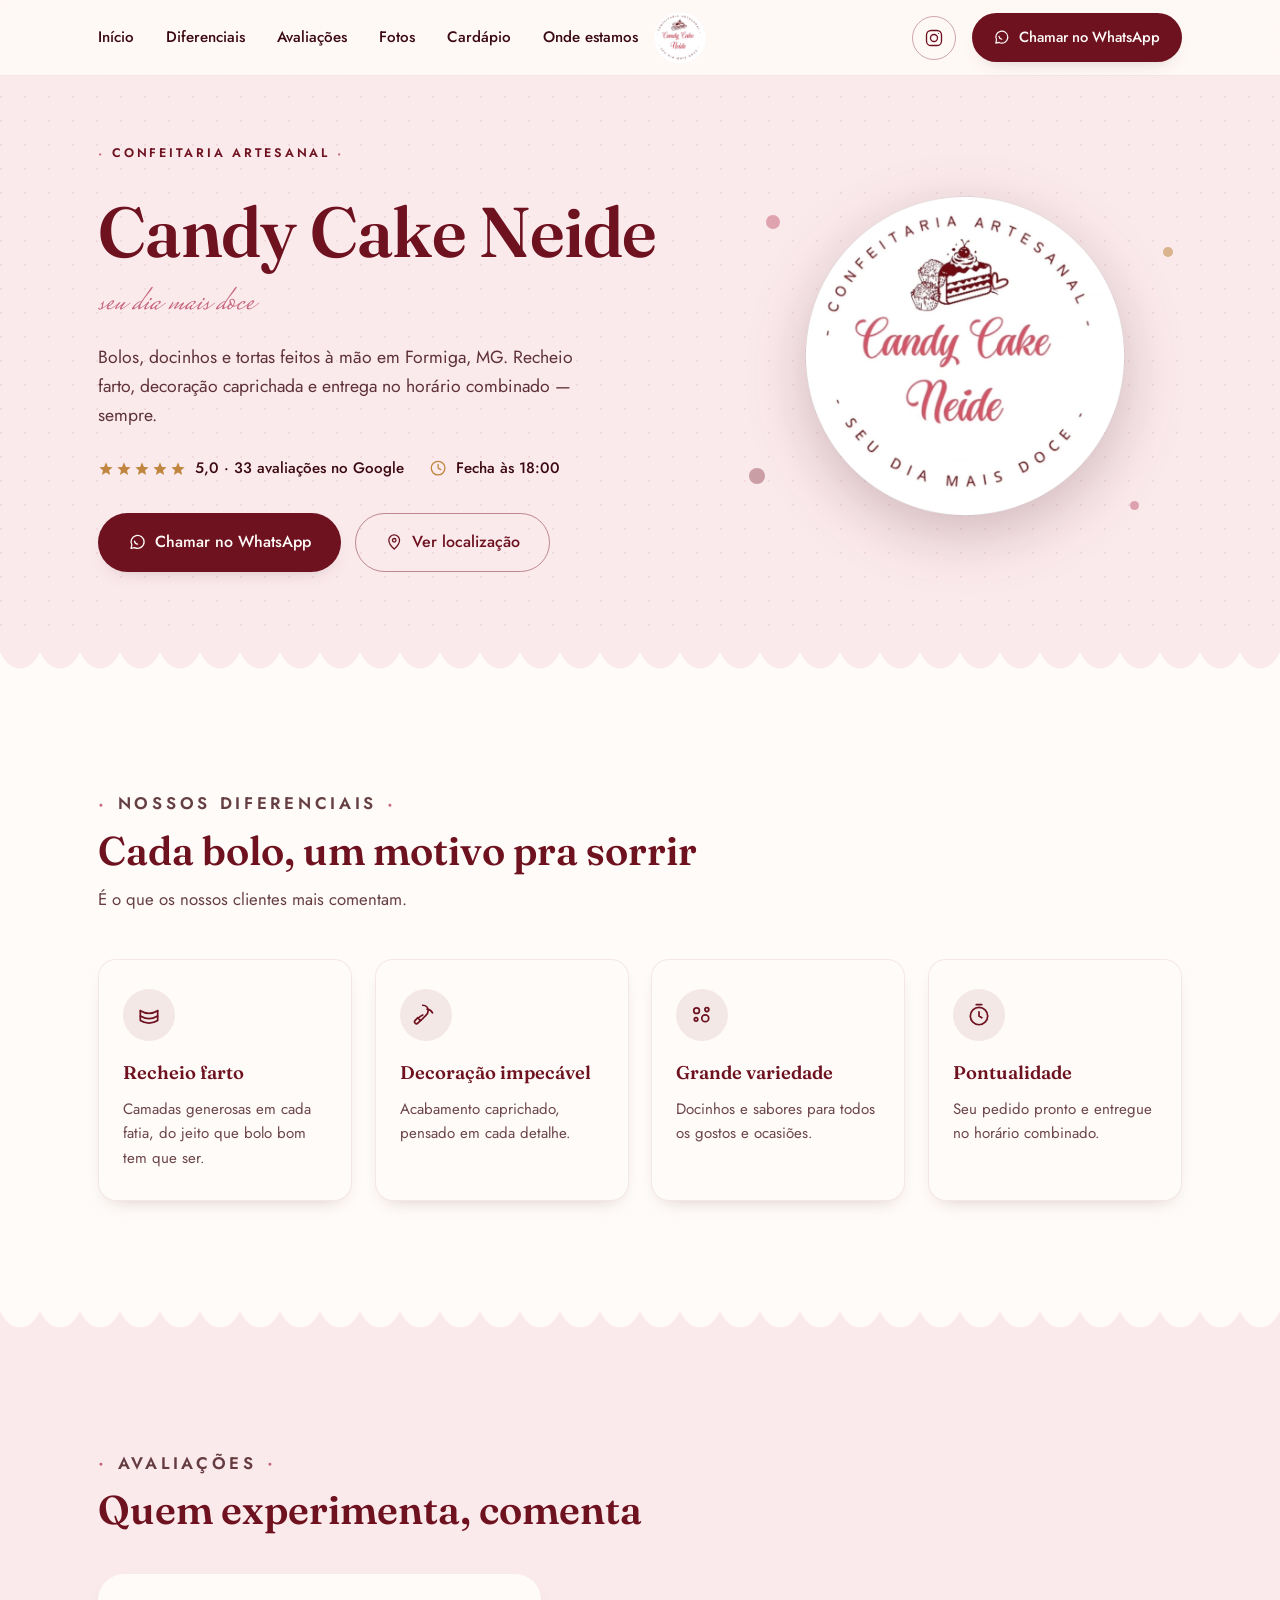
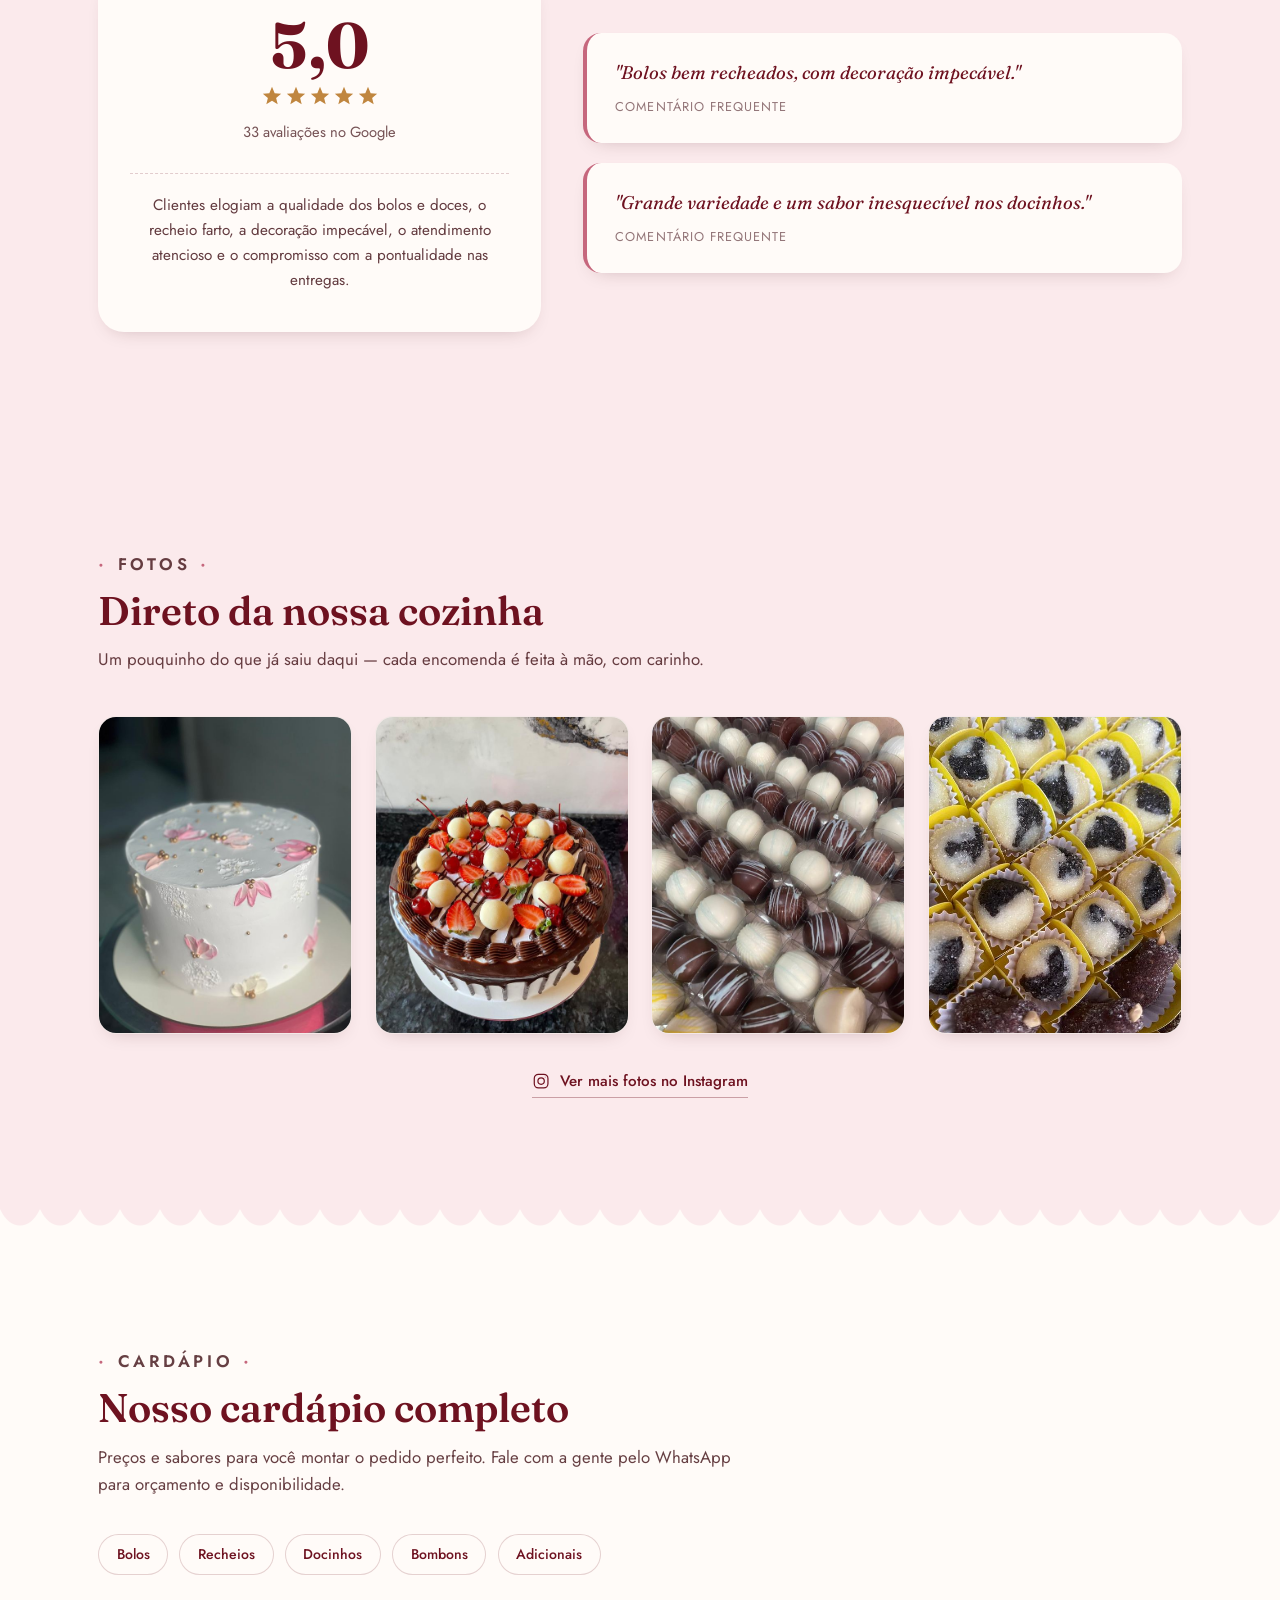
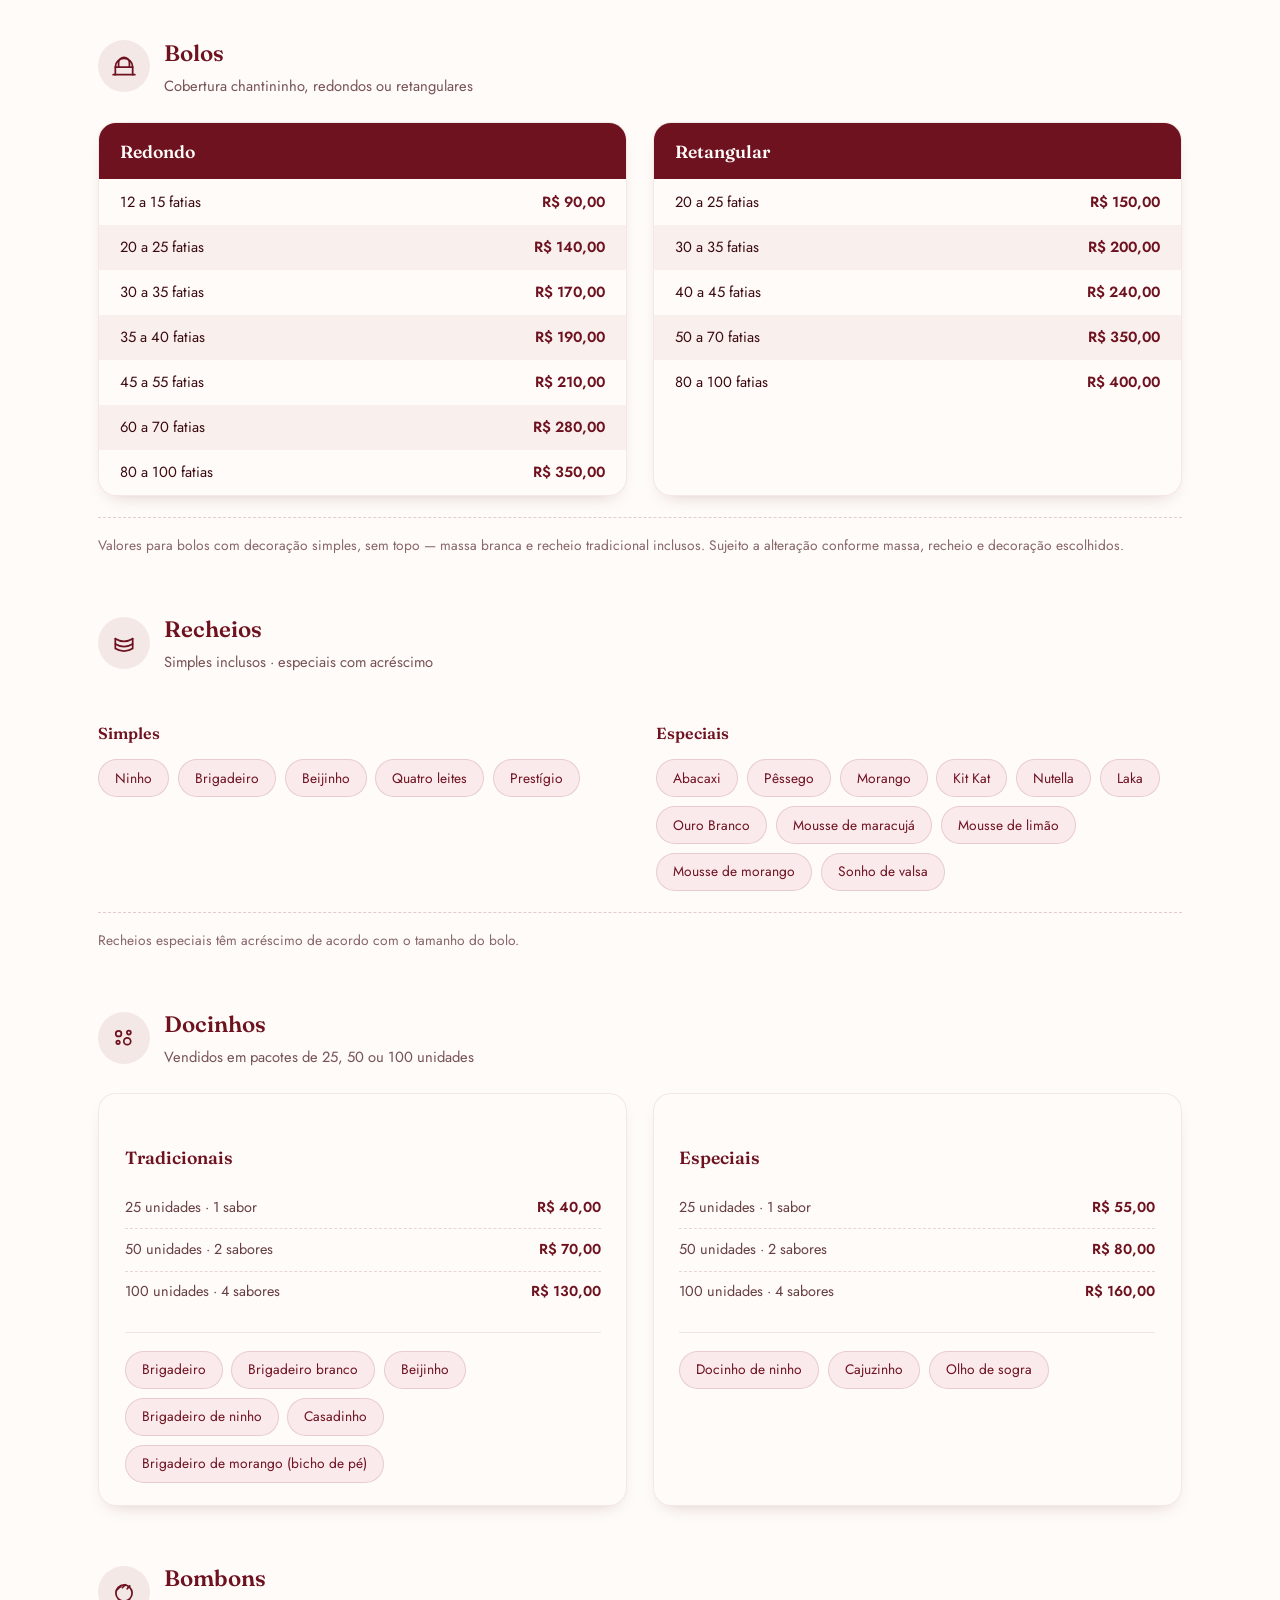
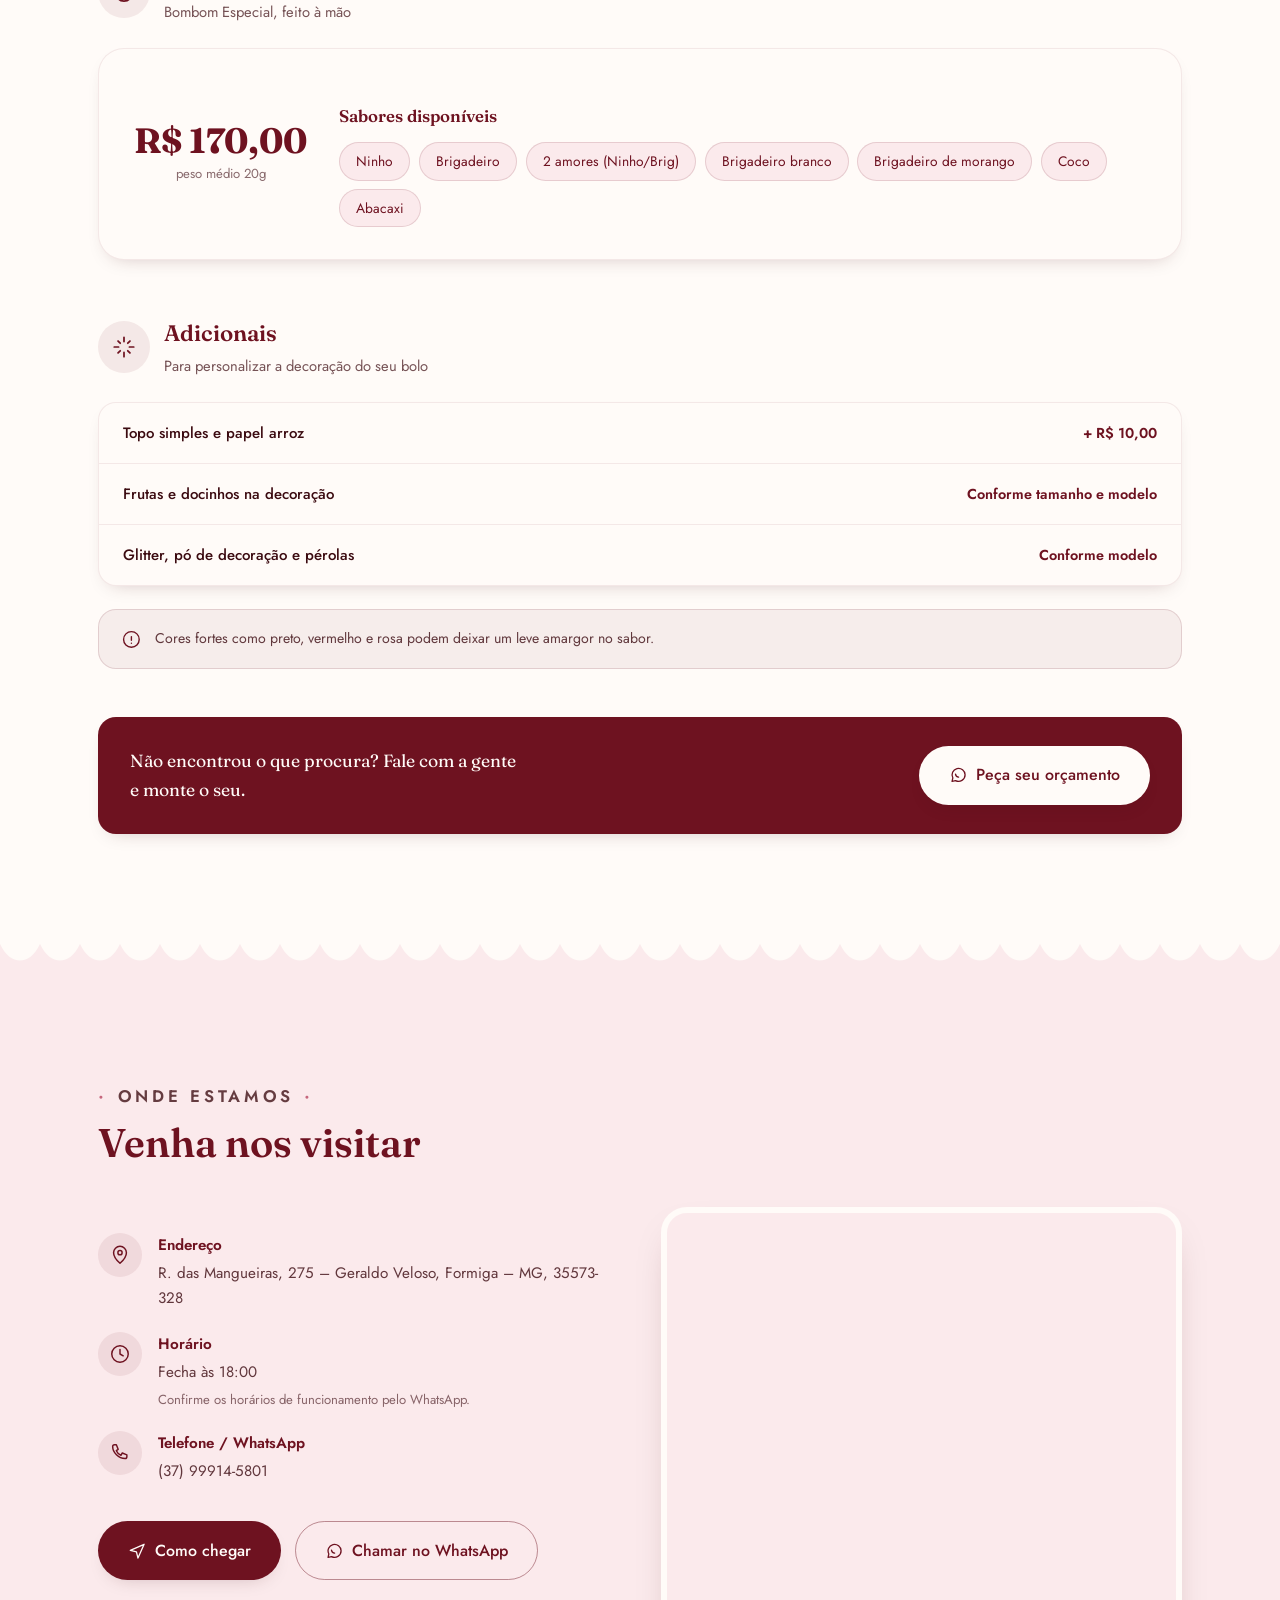
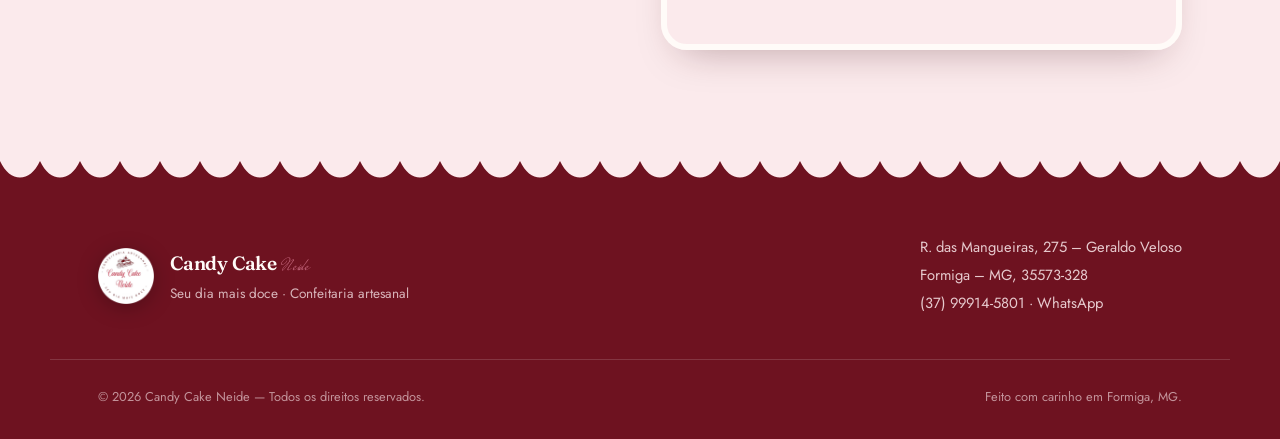
==== commit 73971a9f: "Add files via upload" ====
--- a/index.html
+++ b/index.html
@@ -7,11 +7,410 @@
 <title>Candy Cake Neide | Confeitaria Artesanal em Formiga - MG</title>
 <meta name="description" content="Candy Cake Neide — confeitaria artesanal em Formiga, MG. Bolos personalizados, docinhos finos e tortas com recheio farto e decoração impecável. 5,0 no Google (33 avaliações).">
 <meta name="theme-color" content="#6E1220">
-<link rel="icon" href="imagens/logo.png">
+<link rel="icon" href="[data-uri]">
 <link rel="preconnect" href="https://fonts.googleapis.com">
 <link rel="preconnect" href="https://fonts.gstatic.com" crossorigin>
 <link href="https://fonts.googleapis.com/css2?family=Fraunces:ital,opsz,wght@0,9..144,300;0,9..144,400;0,9..144,500;0,9..144,600;0,9..144,700;0,9..144,900;1,9..144,500;1,9..144,600&family=Jost:wght@300;400;500;600;700&family=Mrs+Saint+Delafield&display=swap" rel="stylesheet">
-<link rel="stylesheet" href="css/style.css">
+<style>
+  /* ============ TOKENS ============ */
+  :root{
+    --blush:#FBEAEC;      /* page background — light pink, as requested */
+    --cream:#FFFBF8;      /* card / alternate section surface */
+    --maroon:#6E1220;     /* primary brand — sampled from the logo's script text */
+    --ink:#3B0A10;        /* body text — warm near-black */
+    --rose:#C6677D;       /* secondary accent */
+    --gold:#C0863F;       /* small warm highlight — stars, dots */
+    --maroon-rgb: 110,18,32;
+    --shadow: 0 18px 40px -20px rgba(59,10,16,.35);
+    --shadow-sm: 0 8px 20px -12px rgba(59,10,16,.28);
+    --radius-lg: 26px;
+    --radius-md: 18px;
+    --header-h: 76px;
+  }
+
+  /* ============ RESET / BASE ============ */
+  *,*::before,*::after{ box-sizing:border-box; }
+  html{ scroll-behavior:smooth; scroll-padding-top: 96px; }
+  body{
+    margin:0;
+    background-color: var(--blush);
+    background-image: radial-gradient(circle at 1px 1px, rgba(var(--maroon-rgb),.07) 1px, transparent 0);
+    background-size: 24px 24px;
+    color: var(--ink);
+    font-family: 'Jost', system-ui, sans-serif;
+    font-weight: 400;
+    line-height: 1.65;
+    -webkit-font-smoothing: antialiased;
+  }
+  img{ max-width:100%; display:block; }
+  a{ color:inherit; text-decoration:none; }
+  ul{ list-style:none; margin:0; padding:0; }
+  h1,h2,h3,p{ margin:0; }
+  .wrap{ max-width:1180px; margin-inline:auto; padding-inline:clamp(1.25rem,5vw,3rem); }
+  section{ position:relative; }
+  .section-pad{ padding-block:clamp(3.5rem,8vw,6.5rem); }
+  .bg-cream{ background:var(--cream); }
+  .bg-blush{ background:var(--blush); }
+
+  :focus-visible{ outline:2px solid var(--gold); outline-offset:3px; border-radius:4px; }
+  .skip-link{
+    position:absolute; left:1rem; top:-60px; background:var(--maroon); color:var(--cream);
+    padding:.7rem 1.2rem; border-radius:0 0 10px 10px; z-index:200; transition:top .25s ease;
+    font-family:'Jost',sans-serif; font-weight:500;
+  }
+  .skip-link:focus{ top:0; }
+
+  /* ============ TYPE UTILITIES ============ */
+  .eyebrow{
+    display:inline-flex; align-items:center; gap:.6em;
+    font-family:'Jost',sans-serif; font-weight:600; font-size:.78rem;
+    letter-spacing:.22em; text-transform:uppercase; color:var(--maroon);
+  }
+  .eyebrow::before, .eyebrow::after{ content:"·"; color:var(--rose); font-size:1.1em; }
+  .script{ font-family:'Mrs Saint Delafield', cursive; font-weight:400; line-height:1; }
+  .display{ font-family:'Fraunces', serif; font-weight:600; letter-spacing:-.01em; }
+  h2.section-title{
+    font-family:'Fraunces', serif; font-weight:600; font-size:clamp(1.7rem,4vw,2.5rem);
+    color:var(--maroon); margin-top:.5rem; line-height:1.15;
+  }
+  .section-head{ max-width:640px; }
+  .section-head p{ margin-top:.8rem; font-size:1.05rem; color:rgba(59,10,16,.78); }
+  .center{ text-align:center; margin-inline:auto; }
+
+  /* ============ BUTTONS ============ */
+  .btn{
+    display:inline-flex; align-items:center; justify-content:center; gap:.55rem;
+    font-family:'Jost',sans-serif; font-weight:500; font-size:1rem;
+    padding:.95rem 1.8rem; border-radius:999px; border:1.5px solid transparent;
+    cursor:pointer; transition:transform .25s ease, box-shadow .25s ease, background-color .25s ease, color .25s ease;
+    white-space:nowrap;
+  }
+  .btn svg{ width:1.15em; height:1.15em; flex-shrink:0; }
+  .btn-primary{ background:var(--maroon); color:var(--cream); box-shadow:var(--shadow-sm); }
+  .btn-primary:hover{ background:#59090F; transform:translateY(-2px); box-shadow:var(--shadow); }
+  .btn-outline{ background:transparent; color:var(--maroon); border-color:rgba(var(--maroon-rgb),.45); }
+  .btn-outline:hover{ background:rgba(var(--maroon-rgb),.07); transform:translateY(-2px); }
+  .btn-row{ display:flex; flex-wrap:wrap; gap:.9rem; }
+
+  /* ============ HEADER ============ */
+  .site-header{
+    position:sticky; top:0; z-index:100; height:var(--header-h);
+    display:flex; align-items:center; background:rgba(255,251,248,.88);
+    backdrop-filter:blur(10px); -webkit-backdrop-filter:blur(10px);
+    border-bottom:1px solid rgba(var(--maroon-rgb),.08);
+    transition:box-shadow .3s ease, background-color .3s ease;
+  }
+  .site-header.is-scrolled{ box-shadow:0 10px 30px -18px rgba(59,10,16,.35); }
+  .header-inner{ display:grid; grid-template-columns:1fr auto 1fr; align-items:center; gap:1rem; width:100%; }
+  .nav-group{ display:flex; align-items:center; gap:1.5rem; justify-self:start; }
+  .brand-logo{ justify-self:center; display:flex; align-items:center; }
+  .brand-logo img{ height:52px; width:auto; display:block; transition:transform .3s ease; }
+  .brand-logo:hover img{ transform:scale(1.05); }
+  .nav-links{ display:flex; align-items:center; gap:2rem; font-size:.95rem; font-weight:500; white-space:nowrap; }
+  .nav-links a{ position:relative; padding:.3rem 0; color:var(--ink); }
+  .nav-links a::after{
+    content:""; position:absolute; left:0; bottom:-2px; height:2px; width:0%;
+    background:var(--rose); transition:width .25s ease;
+  }
+  .nav-links a:hover::after{ width:100%; }
+  .nav-toggle{
+    display:none; background:none; border:none; cursor:pointer; padding:.4rem;
+    color:var(--maroon);
+  }
+  .nav-toggle svg{ width:26px; height:26px; }
+  .header-cta{ display:flex; align-items:center; gap:1rem; justify-self:end; }
+  .header-cta .btn{ padding:.7rem 1.3rem; font-size:.92rem; }
+  .icon-btn{
+    display:inline-flex; align-items:center; justify-content:center; flex-shrink:0;
+    width:44px; height:44px; border-radius:50%; border:1.5px solid rgba(var(--maroon-rgb),.35);
+    color:var(--maroon); transition:background .25s ease, color .25s ease, transform .25s ease, border-color .25s ease;
+  }
+  .icon-btn svg{ width:20px; height:20px; }
+  .icon-btn:hover{ background:var(--maroon); color:var(--cream); border-color:var(--maroon); transform:translateY(-2px); }
+
+  /* ============ HERO ============ */
+  .hero{ padding-block:clamp(2.5rem,7vw,4rem) clamp(3rem,7vw,4.5rem); overflow:clip; }
+  .hero-grid{
+    display:grid; grid-template-columns:1.15fr .85fr; gap:clamp(2rem,5vw,4rem); align-items:center;
+  }
+  .hero-copy .eyebrow{ opacity:0; animation:riseIn .7s ease forwards; }
+  .hero-name{
+    font-size:clamp(2.6rem,6vw,4.4rem); color:var(--maroon); margin-top:.5rem;
+    opacity:0; animation:riseIn .7s ease forwards; animation-delay:.1s;
+  }
+  .hero-tagline{
+    font-size:clamp(1.6rem,3.6vw,2.3rem); color:var(--rose); margin-top:-.3rem;
+    opacity:0; animation:riseIn .7s ease forwards; animation-delay:.2s;
+  }
+  .hero-copy p.lead{
+    margin-top:1.3rem; font-size:1.1rem; max-width:46ch; color:rgba(59,10,16,.82);
+    opacity:0; animation:riseIn .7s ease forwards; animation-delay:.3s;
+  }
+  .hero-meta{
+    display:flex; flex-wrap:wrap; gap:1.6rem; margin-top:1.6rem;
+    opacity:0; animation:riseIn .7s ease forwards; animation-delay:.4s;
+  }
+  .meta-item{ display:flex; align-items:center; gap:.55rem; font-size:.95rem; font-weight:500; }
+  .meta-item svg{ width:1.2em; height:1.2em; color:var(--gold); flex-shrink:0; }
+  .stars{ display:inline-flex; gap:2px; color:var(--gold); }
+  .stars svg{ width:16px; height:16px; }
+  .hero-ctas{
+    margin-top:2rem; opacity:0; animation:riseIn .7s ease forwards; animation-delay:.5s;
+  }
+  @keyframes riseIn{ from{ opacity:0; transform:translateY(16px);} to{ opacity:1; transform:translateY(0);} }
+
+  .hero-badge-wrap{ position:relative; display:flex; justify-content:center; }
+  .hero-badge{
+    width:min(320px,80vw); aspect-ratio:1/1;
+    filter:drop-shadow(0 18px 30px rgba(59,10,16,.22));
+    opacity:0; animation:badgeIn .8s cubic-bezier(.2,.8,.2,1) forwards; animation-delay:.25s;
+  }
+  @keyframes badgeIn{ from{opacity:0; transform:scale(.85) rotate(-4deg);} to{opacity:1; transform:scale(1) rotate(0);} }
+  .sprinkle{ position:absolute; border-radius:50%; opacity:.55; animation:float 6s ease-in-out infinite; }
+  .sprinkle:nth-child(2){ animation-delay:-1.5s; }
+  .sprinkle:nth-child(3){ animation-delay:-3s; }
+  .sprinkle:nth-child(4){ animation-delay:-4.2s; }
+  @keyframes float{ 0%,100%{ transform:translateY(0) rotate(0deg);} 50%{ transform:translateY(-14px) rotate(12deg);} }
+
+  /* ============ SCALLOP DIVIDERS ============ */
+  .scallop{ height:30px; width:100%; background-repeat:repeat-x; background-size:40px 30px; }
+  .scallop-bc{ background-image:url("data:image/svg+xml,<svg xmlns='http://www.w3.org/2000/svg' viewBox='0 0 40 30'><rect width='40' height='30' fill='%23FBEAEC'/><path d='M0 8 C10 30 30 30 40 8 L40 30 L0 30 Z' fill='%23FFFBF8'/></svg>"); }
+  .scallop-cb{ background-image:url("data:image/svg+xml,<svg xmlns='http://www.w3.org/2000/svg' viewBox='0 0 40 30'><rect width='40' height='30' fill='%23FFFBF8'/><path d='M0 8 C10 30 30 30 40 8 L40 30 L0 30 Z' fill='%23FBEAEC'/></svg>"); }
+  .scallop-bm{ background-image:url("data:image/svg+xml,<svg xmlns='http://www.w3.org/2000/svg' viewBox='0 0 40 30'><rect width='40' height='30' fill='%23FBEAEC'/><path d='M0 8 C10 30 30 30 40 8 L40 30 L0 30 Z' fill='%236E1220'/></svg>"); }
+
+  /* ============ REVEAL ON SCROLL ============ */
+  /* Scoped under .js so content stays visible if JS never runs (no-JS / crawlers) */
+  .reveal{ transition:opacity .7s ease, transform .7s ease; }
+  .js .reveal{ opacity:0; transform:translateY(22px); }
+  .reveal.is-visible{ opacity:1; transform:translateY(0); }
+  .stagger > *:nth-child(1){ transition-delay:.03s; }
+  .stagger > *:nth-child(2){ transition-delay:.11s; }
+  .stagger > *:nth-child(3){ transition-delay:.19s; }
+  .stagger > *:nth-child(4){ transition-delay:.27s; }
+
+  /* ============ HIGHLIGHTS ============ */
+  .card-grid{ display:grid; grid-template-columns:repeat(4,1fr); gap:1.4rem; margin-top:2.8rem; }
+  .feature-card{
+    background:var(--cream); border:1px solid rgba(var(--maroon-rgb),.08); border-radius:var(--radius-md);
+    padding:1.8rem 1.5rem; box-shadow:var(--shadow-sm); transition:transform .3s ease, box-shadow .3s ease;
+  }
+  .feature-card:hover{ transform:translateY(-6px); box-shadow:var(--shadow); }
+  .icon-badge{
+    width:52px; height:52px; border-radius:50%; background:rgba(var(--maroon-rgb),.08);
+    display:flex; align-items:center; justify-content:center; color:var(--maroon); margin-bottom:1.1rem;
+  }
+  .icon-badge svg{ width:26px; height:26px; }
+  .feature-card h3{ font-family:'Fraunces',serif; font-weight:600; font-size:1.15rem; color:var(--maroon); }
+  .feature-card p{ margin-top:.5rem; font-size:.94rem; color:rgba(59,10,16,.75); }
+
+  /* ============ REVIEWS ============ */
+  .reviews-grid{ display:grid; grid-template-columns:.85fr 1.15fr; gap:2.6rem; margin-top:2.6rem; align-items:stretch; }
+  .rating-card{
+    background:var(--cream); border-radius:var(--radius-lg); padding:2.4rem 2rem;
+    text-align:center; box-shadow:var(--shadow-sm); display:flex; flex-direction:column;
+    align-items:center; justify-content:center; gap:.5rem;
+  }
+  .rating-number{ font-family:'Fraunces',serif; font-weight:700; font-size:4rem; color:var(--maroon); line-height:1; }
+  .rating-card .stars svg{ width:22px; height:22px; }
+  .rating-card .rating-caption{ font-size:.92rem; color:rgba(59,10,16,.7); margin-top:.3rem; }
+  .rating-summary{ margin-top:1.3rem; font-size:.95rem; color:rgba(59,10,16,.8); border-top:1px dashed rgba(var(--maroon-rgb),.2); padding-top:1.2rem; }
+
+  .quote-stack{ display:flex; flex-direction:column; gap:1.3rem; justify-content:center; }
+  .quote-card{
+    background:var(--cream); border-radius:var(--radius-md); padding:1.6rem 1.8rem;
+    box-shadow:var(--shadow-sm); position:relative; border-left:4px solid var(--rose);
+  }
+  .quote-card p{ font-family:'Fraunces',serif; font-style:italic; font-size:1.15rem; color:var(--maroon); line-height:1.5; }
+  .quote-card span{ display:block; margin-top:.6rem; font-family:'Jost',sans-serif; font-style:normal; font-size:.8rem; letter-spacing:.08em; text-transform:uppercase; color:rgba(59,10,16,.55); }
+
+  /* ============ FOTOS ============ */
+  .gallery-grid{ display:grid; grid-template-columns:repeat(4,1fr); gap:1.4rem; margin-top:2.6rem; }
+  .gallery-item{
+    margin:0; border-radius:var(--radius-md); overflow:hidden; box-shadow:var(--shadow-sm);
+    aspect-ratio:4/5; background:var(--cream); border:1px solid rgba(var(--maroon-rgb),.08);
+  }
+  .gallery-item img{
+    width:100%; height:100%; object-fit:cover; display:block; transition:transform .5s ease;
+  }
+  .gallery-item:hover img{ transform:scale(1.07); }
+  .gallery-cta{ margin-top:2.2rem; text-align:center; }
+  .gallery-cta a{
+    display:inline-flex; align-items:center; gap:.6rem; font-family:'Jost',sans-serif; font-weight:500;
+    font-size:.95rem; color:var(--maroon); border-bottom:1.5px solid rgba(var(--maroon-rgb),.35); padding-bottom:.2rem;
+    transition:border-color .25s ease, color .25s ease;
+  }
+  .gallery-cta a:hover{ border-color:var(--maroon); color:#59090F; }
+  .gallery-cta svg{ width:1.2em; height:1.2em; }
+
+  /* ============ MENU / CARDAPIO ============ */
+  .menu-subnav{
+    display:flex; flex-wrap:wrap; gap:.7rem; margin-top:2.2rem; padding-bottom:.3rem;
+  }
+  .menu-subnav a{
+    font-family:'Jost',sans-serif; font-weight:500; font-size:.88rem; color:var(--maroon);
+    background:var(--cream); border:1px solid rgba(var(--maroon-rgb),.18); border-radius:999px;
+    padding:.5rem 1.1rem; transition:background .25s ease, color .25s ease, transform .25s ease;
+    white-space:nowrap;
+  }
+  .menu-subnav a:hover{ background:var(--maroon); color:var(--cream); transform:translateY(-2px); }
+
+  .menu-block{ margin-top:3.4rem; scroll-margin-top:100px; }
+  .menu-block-head{ display:flex; align-items:center; gap:.9rem; margin-bottom:1.5rem; }
+  .menu-block-head .icon-badge{ margin-bottom:0; flex-shrink:0; }
+  .menu-block-head h3{ font-family:'Fraunces',serif; font-weight:600; font-size:1.4rem; color:var(--maroon); }
+  .menu-block-head p{ font-size:.92rem; color:rgba(59,10,16,.7); margin-top:.15rem; }
+  .menu-block-intro{ font-size:.95rem; color:rgba(59,10,16,.78); max-width:60ch; margin-bottom:1.4rem; }
+
+  .price-tables{ display:grid; grid-template-columns:1fr 1fr; gap:1.6rem; }
+  .price-table-card{
+    background:var(--cream); border-radius:var(--radius-md); overflow:hidden; box-shadow:var(--shadow-sm);
+    border:1px solid rgba(var(--maroon-rgb),.08);
+  }
+  .price-table-card h4{
+    font-family:'Fraunces',serif; font-weight:600; font-size:1.1rem; color:var(--cream);
+    background:var(--maroon); padding:.85rem 1.3rem; margin:0;
+  }
+  .price-table{ width:100%; border-collapse:collapse; font-size:.92rem; }
+  .price-table td{ padding:.65rem 1.3rem; }
+  .price-table tr:nth-child(even){ background:rgba(var(--maroon-rgb),.045); }
+  .price-table td:first-child{ color:var(--ink); }
+  .price-table td:last-child{ text-align:right; font-weight:600; color:var(--maroon); white-space:nowrap; }
+
+  .note-line{
+    margin-top:1.3rem; font-size:.86rem; color:rgba(59,10,16,.62); border-top:1px dashed rgba(var(--maroon-rgb),.2);
+    padding-top:1rem;
+  }
+
+  .tag-list{ display:flex; flex-wrap:wrap; gap:.55rem; }
+  .tag{
+    font-size:.86rem; font-family:'Jost',sans-serif; color:var(--maroon); background:var(--blush);
+    border:1px solid rgba(var(--maroon-rgb),.14); border-radius:999px; padding:.42rem 1rem;
+  }
+  .recheios-grid{ display:grid; grid-template-columns:1fr 1fr; gap:2rem; }
+  .recheios-grid h4{ font-family:'Fraunces',serif; font-weight:600; font-size:1rem; color:var(--maroon); margin-bottom:.8rem; }
+
+  .tier-cards{ display:grid; grid-template-columns:1fr 1fr; gap:1.6rem; }
+  .tier-card{
+    background:var(--cream); border-radius:var(--radius-md); padding:1.6rem 1.6rem 1.4rem; box-shadow:var(--shadow-sm);
+    border:1px solid rgba(var(--maroon-rgb),.08);
+  }
+  .tier-card h4{ font-family:'Fraunces',serif; font-weight:600; font-size:1.1rem; color:var(--maroon); margin-bottom:.9rem; }
+  .tier-rows{ display:flex; flex-direction:column; }
+  .tier-row{
+    display:flex; justify-content:space-between; gap:1rem; padding:.55rem 0;
+    border-bottom:1px dashed rgba(var(--maroon-rgb),.16); font-size:.9rem;
+  }
+  .tier-row:last-child{ border-bottom:none; }
+  .tier-row .qty{ color:rgba(59,10,16,.78); }
+  .tier-row .price{ font-weight:600; color:var(--maroon); white-space:nowrap; }
+  .tier-card .tag-list{ margin-top:1.2rem; padding-top:1.1rem; border-top:1px solid rgba(var(--maroon-rgb),.1); }
+
+  .bombom-card{
+    background:var(--cream); border-radius:var(--radius-lg); padding:2rem 2.2rem; box-shadow:var(--shadow-sm);
+    display:flex; flex-wrap:wrap; gap:2rem; align-items:center; justify-content:space-between;
+    border:1px solid rgba(var(--maroon-rgb),.08);
+  }
+  .bombom-price{ text-align:center; flex-shrink:0; }
+  .bombom-price .amount{ font-family:'Fraunces',serif; font-weight:700; font-size:2.2rem; color:var(--maroon); line-height:1; }
+  .bombom-price .weight{ font-size:.82rem; color:rgba(59,10,16,.6); margin-top:.3rem; }
+  .bombom-flavors{ flex:1; min-width:240px; }
+  .bombom-flavors h4{ font-family:'Fraunces',serif; font-weight:600; font-size:1.05rem; color:var(--maroon); margin-bottom:.7rem; }
+
+  .addon-rows{ display:flex; flex-direction:column; gap:0; background:var(--cream); border-radius:var(--radius-md); box-shadow:var(--shadow-sm); overflow:hidden; border:1px solid rgba(var(--maroon-rgb),.08); }
+  .addon-row{ display:flex; justify-content:space-between; align-items:center; gap:1.2rem; padding:1.1rem 1.5rem; border-bottom:1px solid rgba(var(--maroon-rgb),.08); }
+  .addon-row:last-child{ border-bottom:none; }
+  .addon-row .addon-label{ font-weight:500; font-size:.94rem; color:var(--ink); }
+  .addon-row .addon-price{ font-weight:600; color:var(--maroon); font-size:.9rem; white-space:nowrap; text-align:right; }
+
+  .note-callout{
+    margin-top:1.4rem; display:flex; gap:.8rem; align-items:flex-start; background:rgba(var(--maroon-rgb),.06);
+    border:1px solid rgba(var(--maroon-rgb),.14); border-radius:var(--radius-md); padding:1.1rem 1.4rem; font-size:.88rem; color:rgba(59,10,16,.8);
+  }
+  .note-callout svg{ width:1.3rem; height:1.3rem; color:var(--maroon); flex-shrink:0; margin-top:.1rem; }
+
+  .menu-note{ margin-top:3rem; display:flex; flex-wrap:wrap; align-items:center; justify-content:space-between; gap:1.3rem; background:var(--maroon); border-radius:var(--radius-md); padding:1.8rem 2rem; box-shadow:var(--shadow-sm); }
+  .menu-note p{ font-family:'Fraunces',serif; font-size:1.1rem; color:var(--cream); max-width:36ch; }
+  .menu-note .btn-primary{ background:var(--cream); color:var(--maroon); }
+  .menu-note .btn-primary:hover{ background:#fff; }
+
+  /* ============ LOCATION ============ */
+  .location-grid{ display:grid; grid-template-columns:1fr 1fr; gap:2.6rem; margin-top:2.6rem; align-items:start; }
+  .info-list{ display:flex; flex-direction:column; gap:1.3rem; margin-top:1.6rem; }
+  .info-row{ display:flex; gap:1rem; align-items:flex-start; }
+  .info-row .icon-badge{ width:44px; height:44px; flex-shrink:0; }
+  .info-row .icon-badge svg{ width:22px; height:22px; }
+  .info-row h4{ font-family:'Jost',sans-serif; font-weight:600; font-size:.95rem; color:var(--maroon); margin:0 0 .2rem; }
+  .info-row p{ font-size:.95rem; color:rgba(59,10,16,.8); }
+  .info-row .small{ font-size:.82rem; color:rgba(59,10,16,.6); margin-top:.2rem; }
+  .map-frame{ border-radius:var(--radius-lg); overflow:hidden; box-shadow:var(--shadow); border:6px solid var(--cream); aspect-ratio:4/3.4; }
+  .map-frame iframe{ width:100%; height:100%; border:0; display:block; }
+  .location-ctas{ margin-top:1.8rem; }
+
+  /* ============ FOOTER ============ */
+  footer{ background:var(--maroon); color:var(--blush); padding-block:3.2rem 2rem; }
+  .footer-grid{ display:flex; flex-wrap:wrap; justify-content:space-between; gap:2.4rem; }
+  .footer-brand{ display:flex; gap:1rem; align-items:center; max-width:340px; }
+  .footer-logo{ width:56px; height:56px; flex-shrink:0; filter:drop-shadow(0 4px 10px rgba(0,0,0,.25)); }
+  .footer-brand .display{ font-size:1.2rem; color:var(--cream); }
+  .footer-brand .script{ font-size:1.15rem; color:var(--rose); }
+  .footer-brand p.tagline{ font-size:.85rem; color:rgba(251,234,236,.75); margin-top:.15rem; }
+  .footer-contact{ font-size:.92rem; color:rgba(251,234,236,.85); line-height:1.9; }
+  .footer-contact a:hover{ color:var(--cream); text-decoration:underline; }
+  .footer-bottom{
+    margin-top:2.6rem; padding-top:1.6rem; border-top:1px solid rgba(255,255,255,.15);
+    display:flex; flex-wrap:wrap; justify-content:space-between; gap:.8rem;
+    font-size:.8rem; color:rgba(251,234,236,.6);
+  }
+
+  /* ============ RESPONSIVE ============ */
+  @media (max-width:900px){
+    .hero-grid{ grid-template-columns:1fr; text-align:center; }
+    .hero-copy p.lead{ margin-inline:auto; }
+    .hero-meta, .btn-row{ justify-content:center; }
+    .hero-badge-wrap{ order:-1; }
+    .hero-badge{ width:min(230px,60vw); }
+    .card-grid{ grid-template-columns:repeat(2,1fr); }
+    .gallery-grid{ grid-template-columns:repeat(2,1fr); }
+    .price-tables{ grid-template-columns:1fr; }
+    .recheios-grid{ grid-template-columns:1fr; gap:1.6rem; }
+    .tier-cards{ grid-template-columns:1fr; }
+    .reviews-grid{ grid-template-columns:1fr; }
+    .location-grid{ grid-template-columns:1fr; }
+  }
+  @media (max-width:1150px){
+    .nav-links{
+      position:absolute; top:var(--header-h); left:0; right:0; background:var(--cream);
+      flex-direction:column; align-items:flex-start; gap:0; padding:.5rem clamp(1.25rem,5vw,3rem) 1.2rem;
+      box-shadow:0 16px 24px -18px rgba(59,10,16,.4); border-bottom:1px solid rgba(var(--maroon-rgb),.08);
+      transform:translateY(-8px); opacity:0; pointer-events:none; transition:opacity .25s ease, transform .25s ease;
+    }
+    .nav-links a{ padding:.7rem 0; width:100%; }
+    .site-header.nav-open .nav-links{ transform:translateY(0); opacity:1; pointer-events:auto; }
+    .nav-toggle{ display:inline-flex; }
+    .header-cta span.btn-label{ display:none; }
+    .header-cta .btn{ padding:.7rem; border-radius:50%; }
+    .header-cta .btn svg{ width:1.3em; height:1.3em; }
+    .brand-logo img{ height:42px; }
+    .nav-group{ gap:.6rem; }
+  }
+  @media (max-width:400px){
+    .brand-logo img{ height:36px; }
+  }
+  @media (max-width:640px){
+    .card-grid{ grid-template-columns:1fr; }
+    .rating-number{ font-size:3.2rem; }
+    .bombom-card{ flex-direction:column; text-align:center; }
+    .menu-subnav{ flex-wrap:nowrap; overflow-x:auto; padding-bottom:.6rem; -webkit-overflow-scrolling:touch; }
+    .addon-row{ flex-direction:column; align-items:flex-start; gap:.35rem; }
+    .addon-row .addon-price{ text-align:left; }
+  }
+
+  @media (prefers-reduced-motion: reduce){
+    *{ animation-duration:.01ms !important; animation-iteration-count:1 !important; transition-duration:.01ms !important; scroll-behavior:auto !important; }
+    .hero-copy *, .hero-badge{ opacity:1 !important; transform:none !important; }
+    .reveal{ opacity:1 !important; transform:none !important; }
+  }
+</style>
 </head>
 <body>
 <a href="#inicio" class="skip-link">Pular para o conteúdo</a>
@@ -33,7 +432,7 @@
     </div>
 
     <a href="#inicio" class="brand-logo" aria-label="Candy Cake Neide - início">
-      <img src="imagens/logo.png" alt="Candy Cake Neide">
+      <img src="[data-uri]" alt="Candy Cake Neide">
     </a>
 
     <div class="header-cta">
@@ -89,7 +488,7 @@
       </div>
 
       <div class="hero-badge-wrap">
-        <img class="hero-badge" src="imagens/logo.png" alt="Logo da Candy Cake Neide, confeitaria artesanal">
+        <img class="hero-badge" src="[data-uri]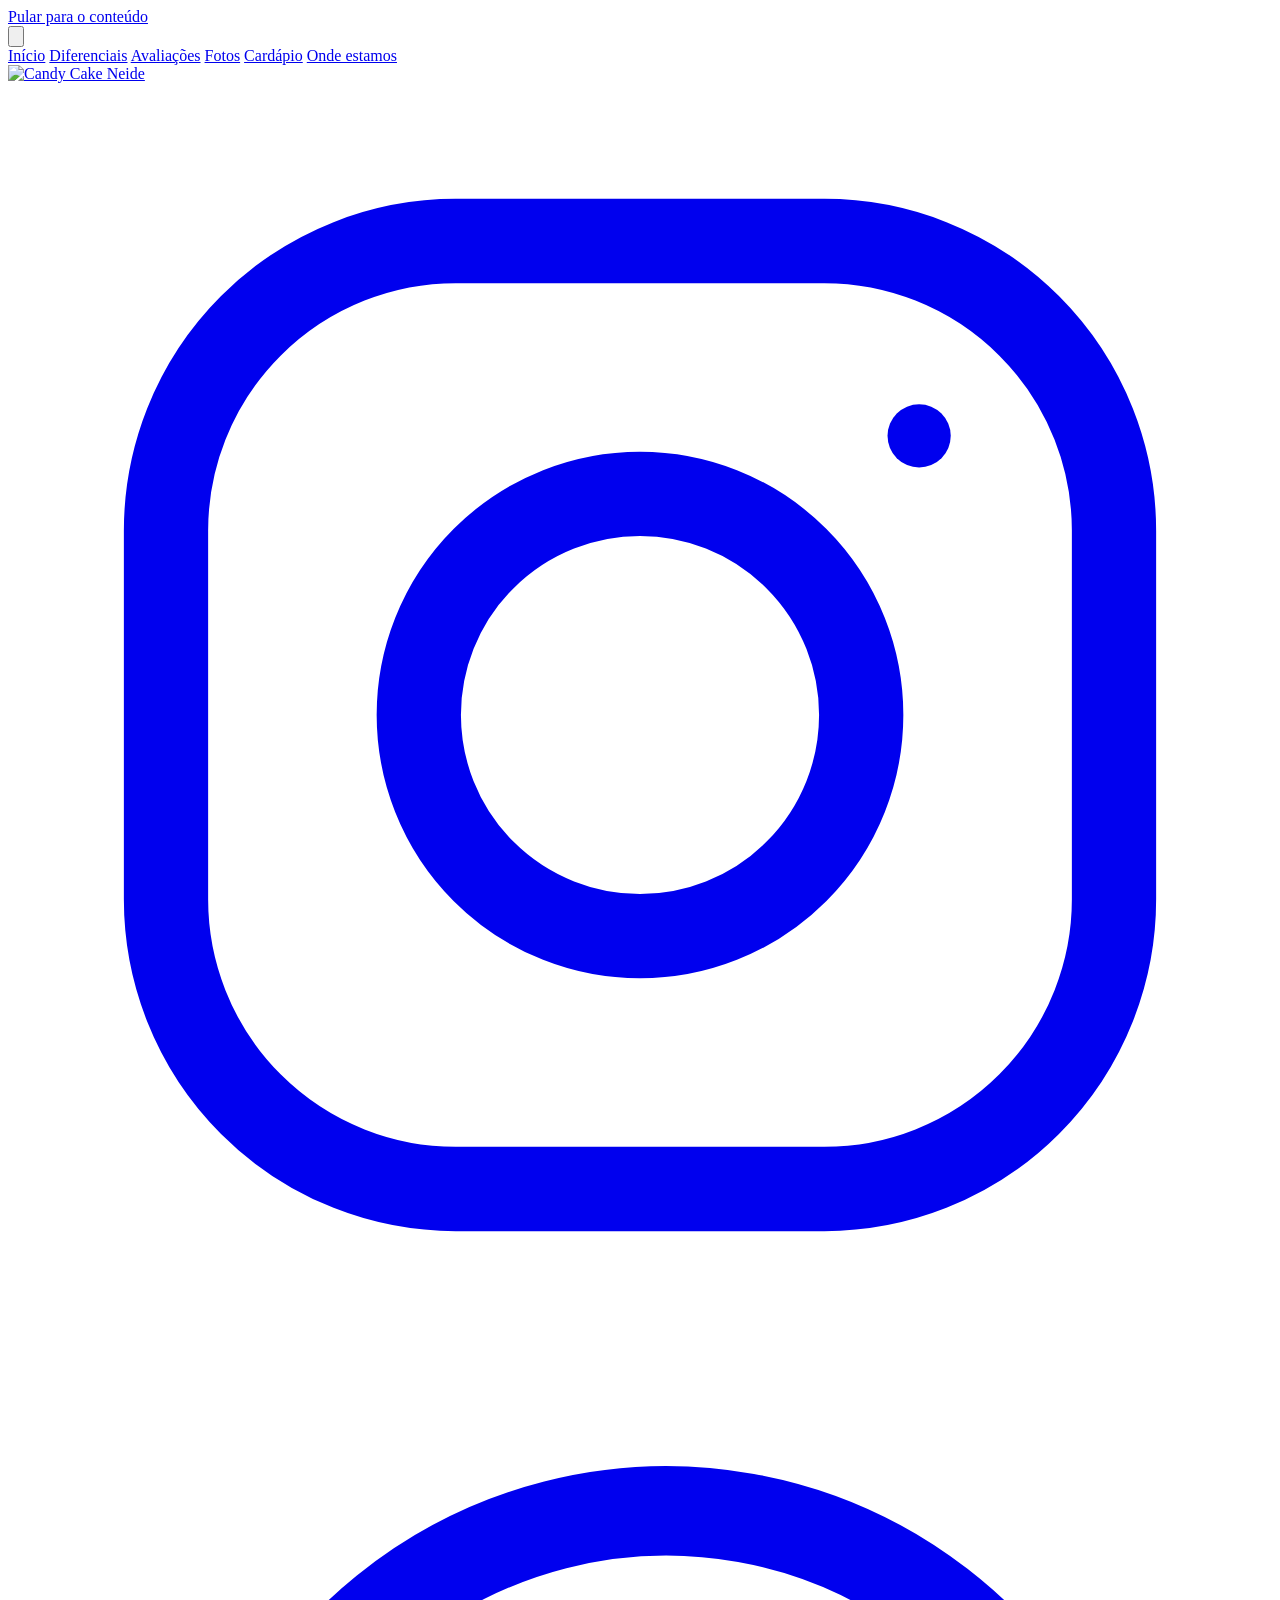
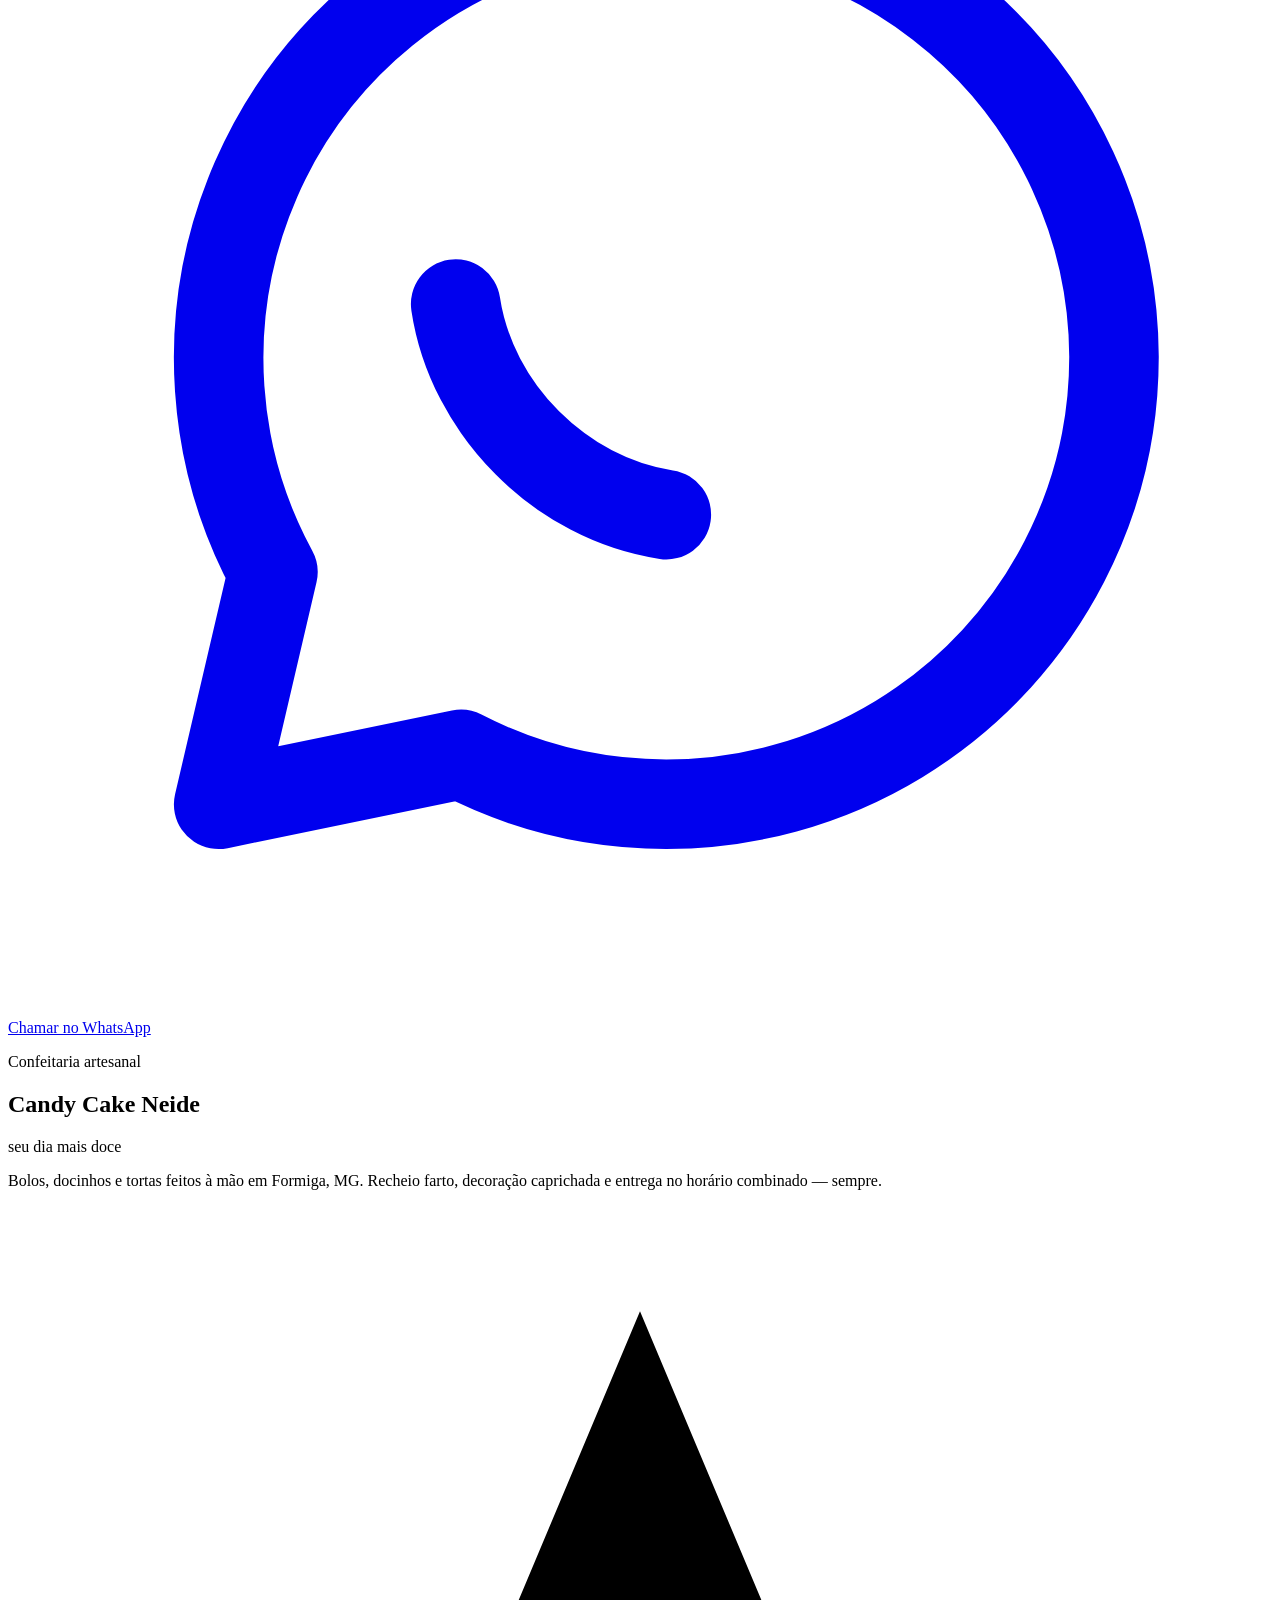
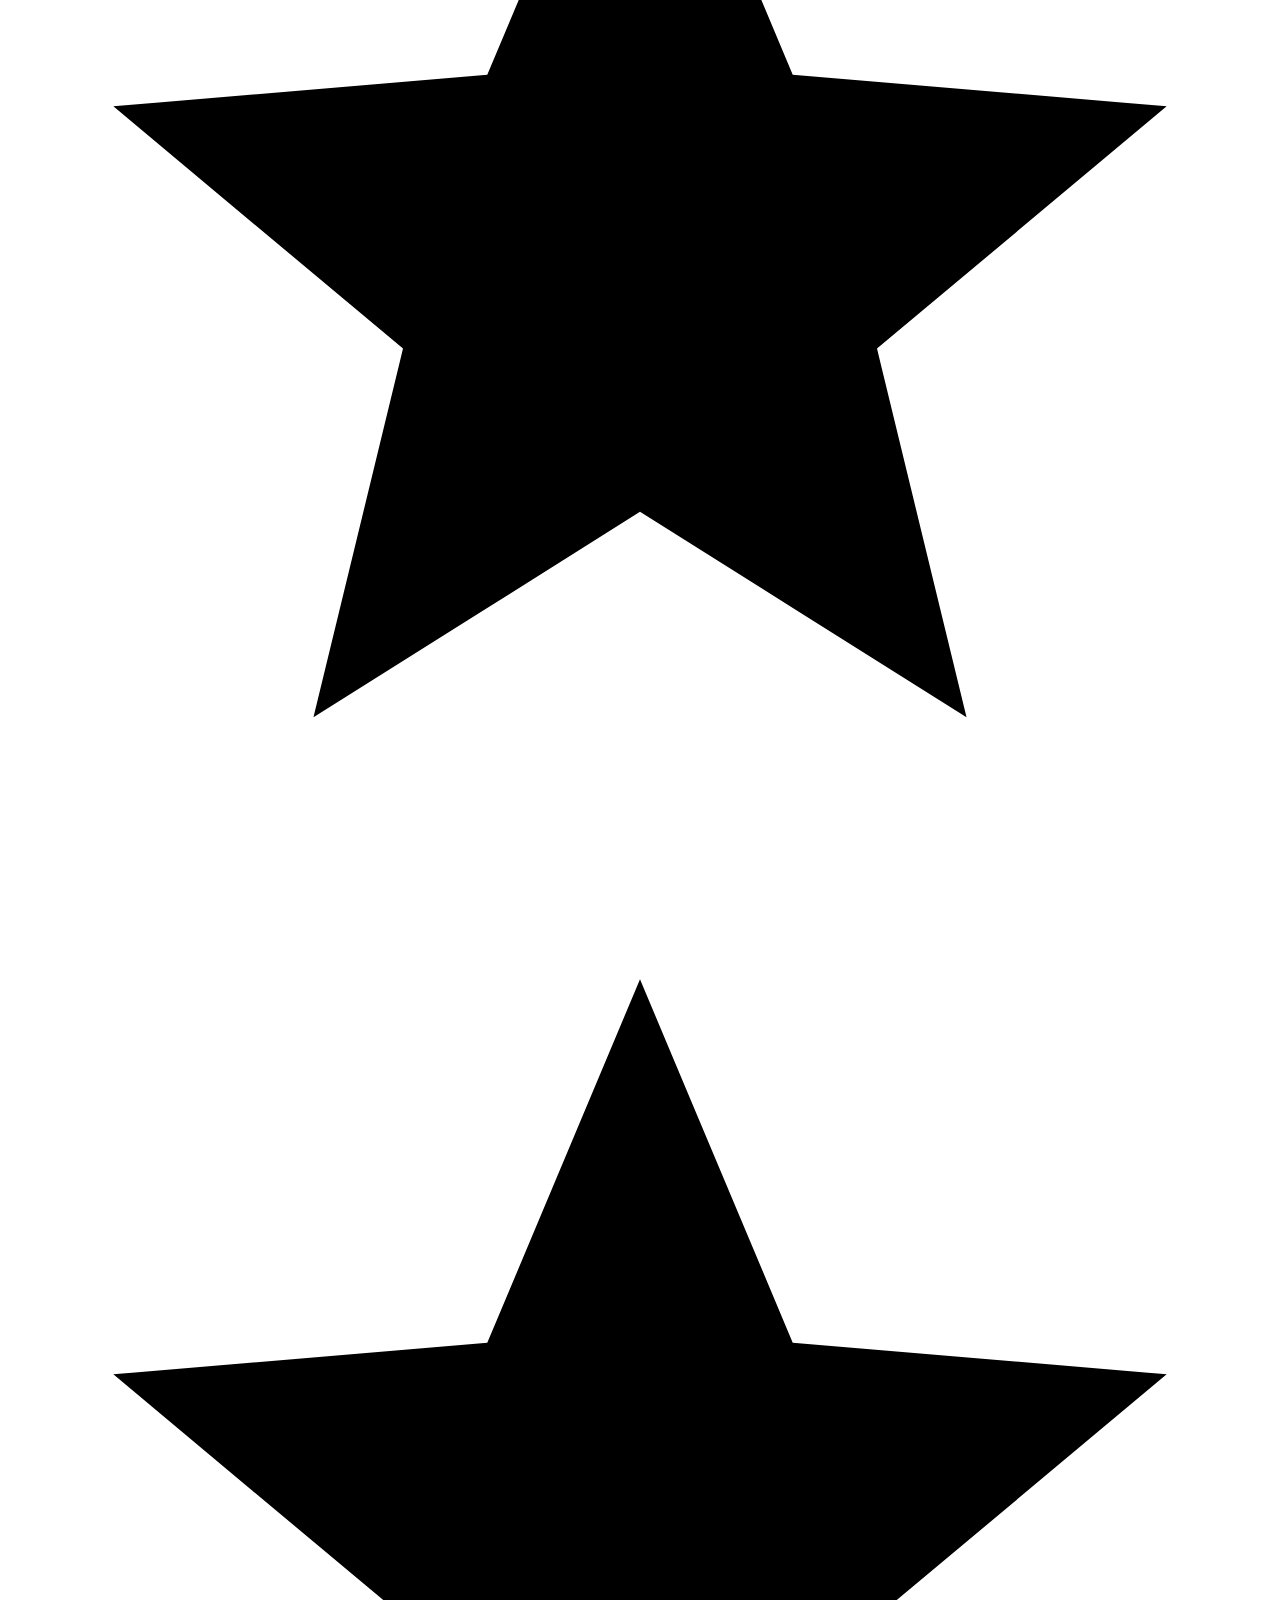
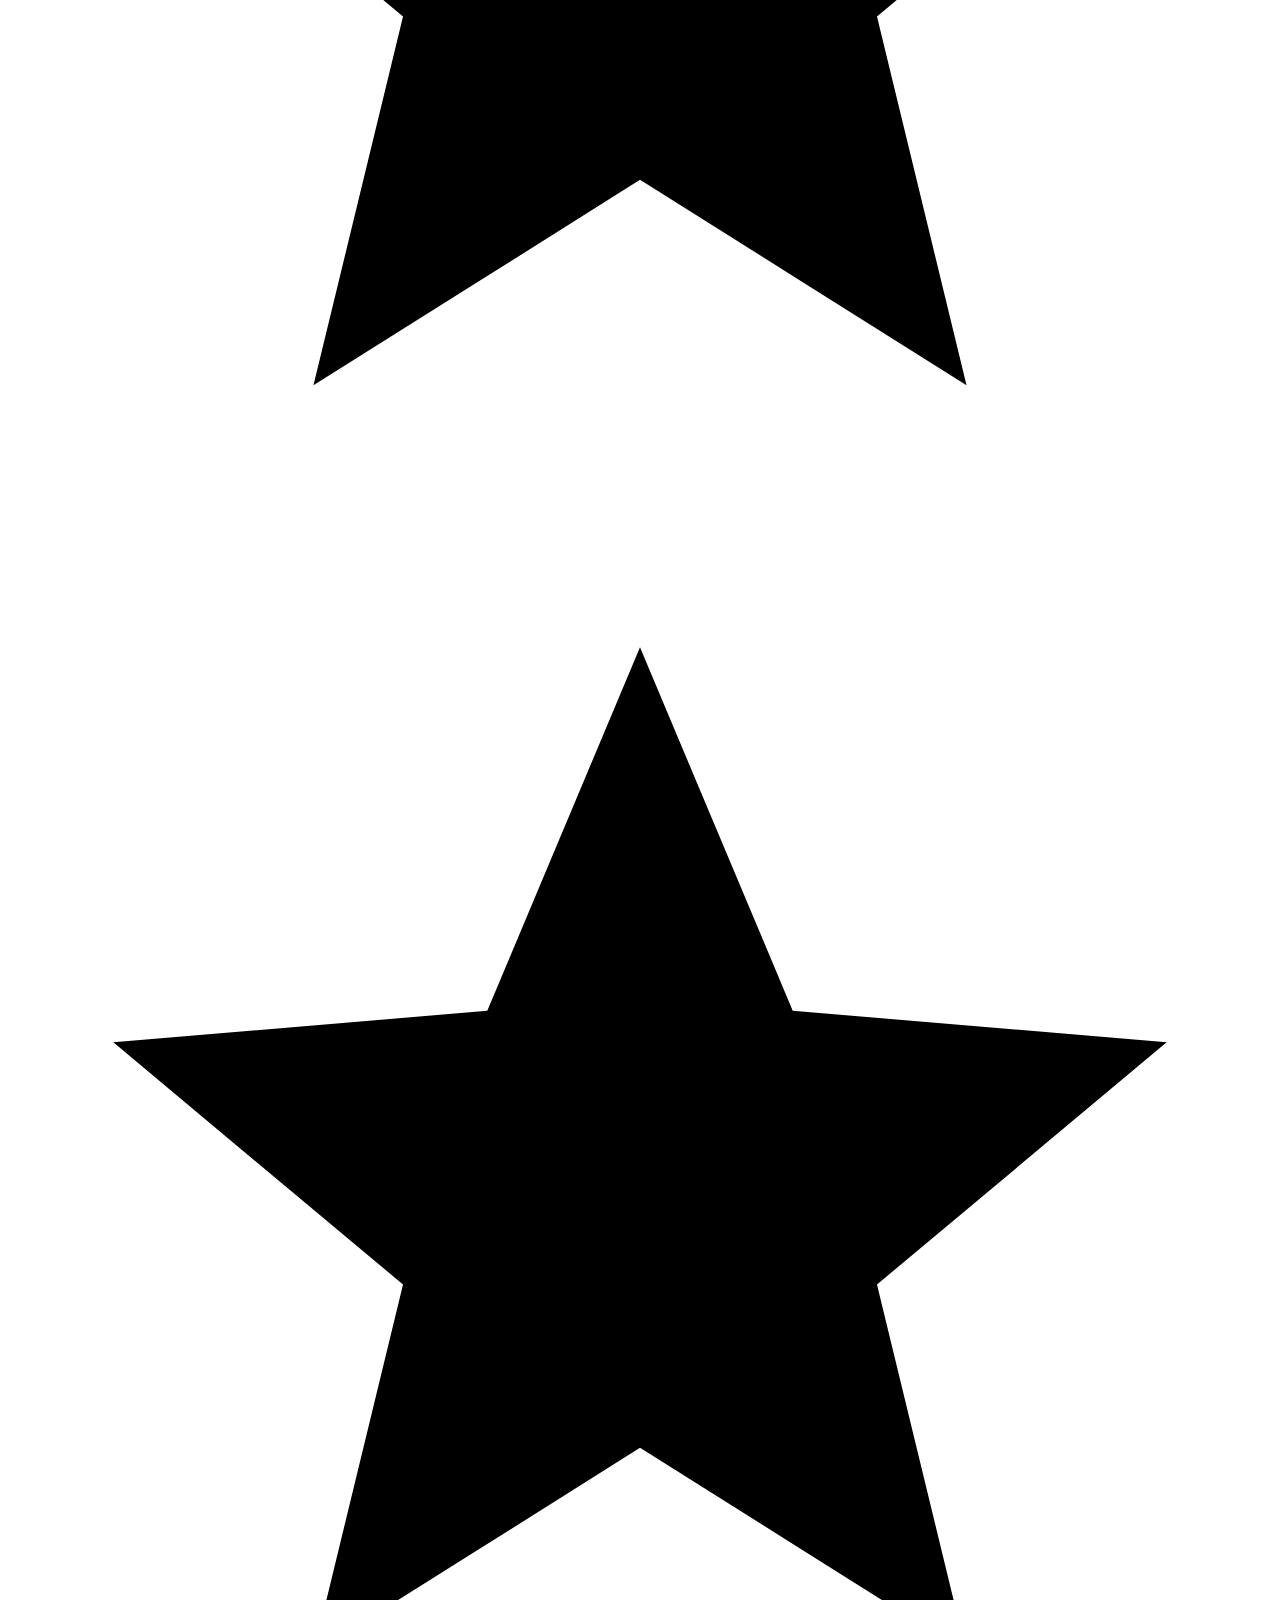
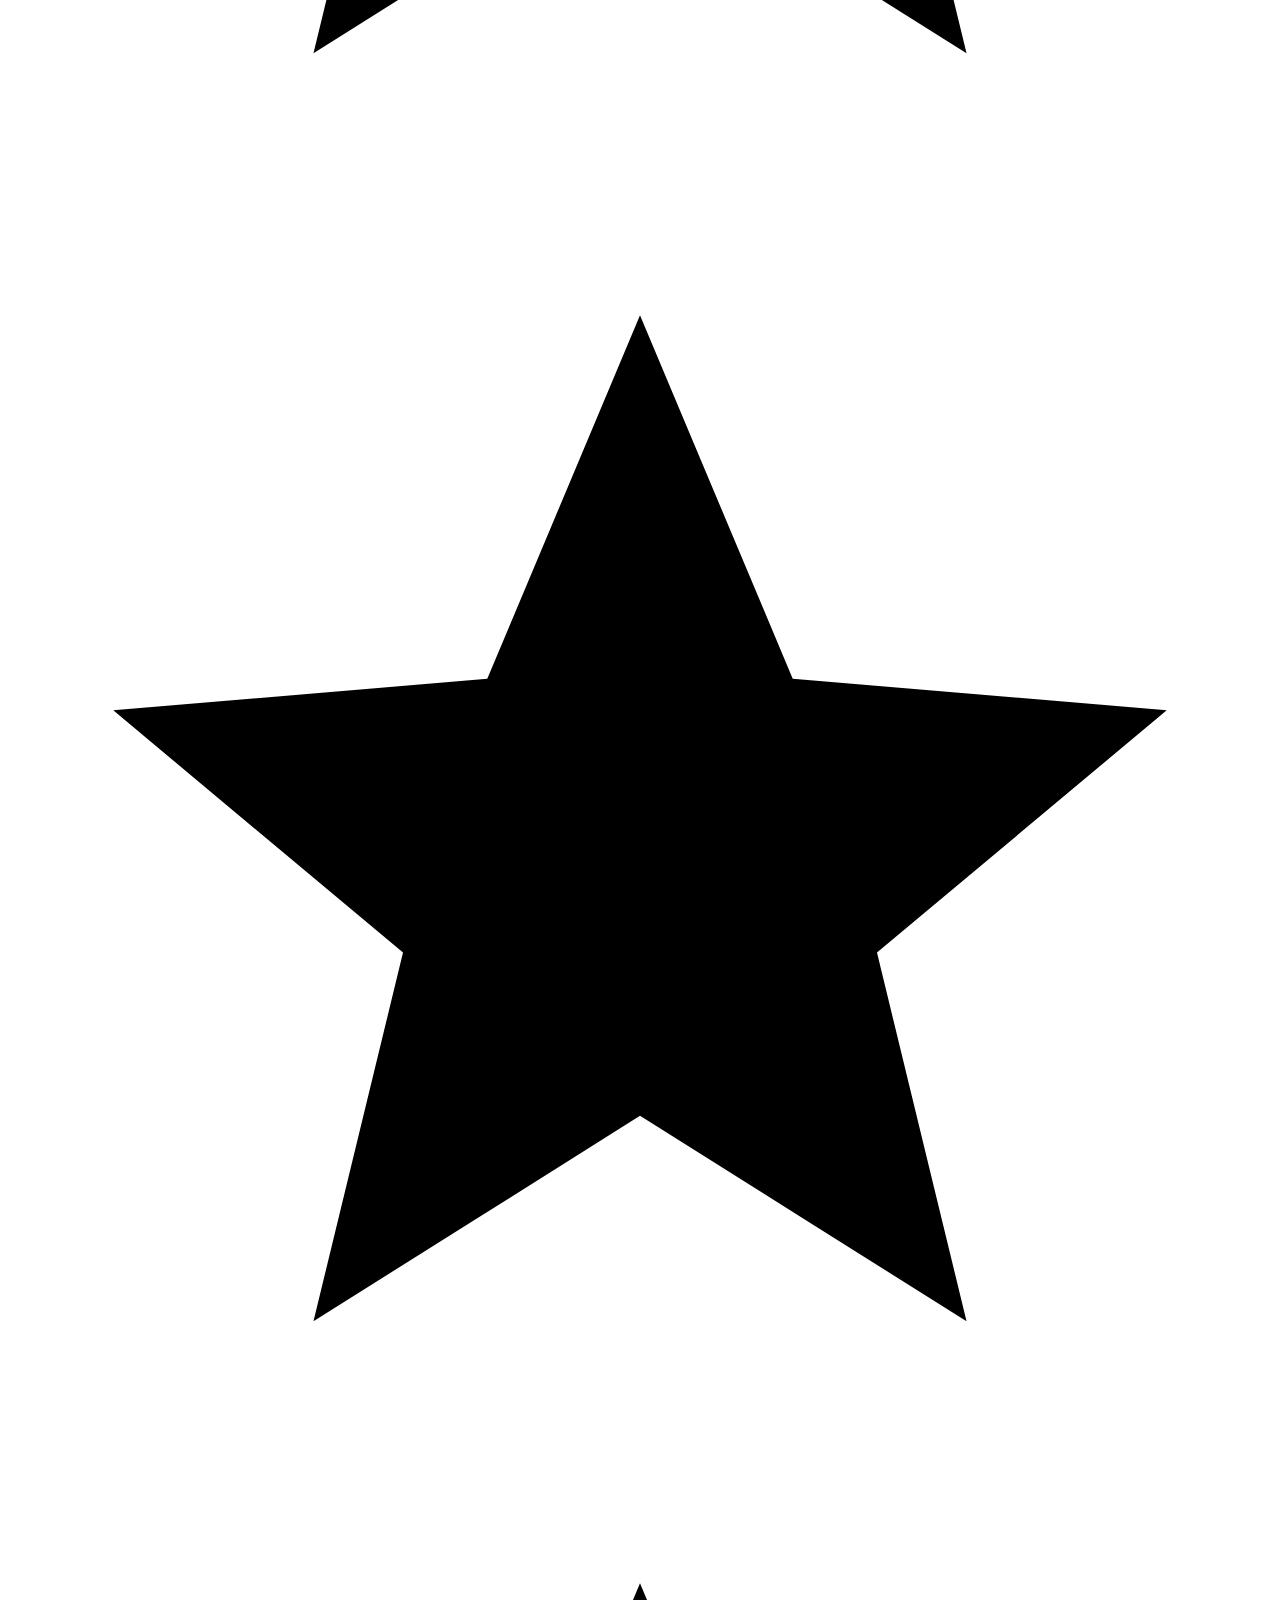
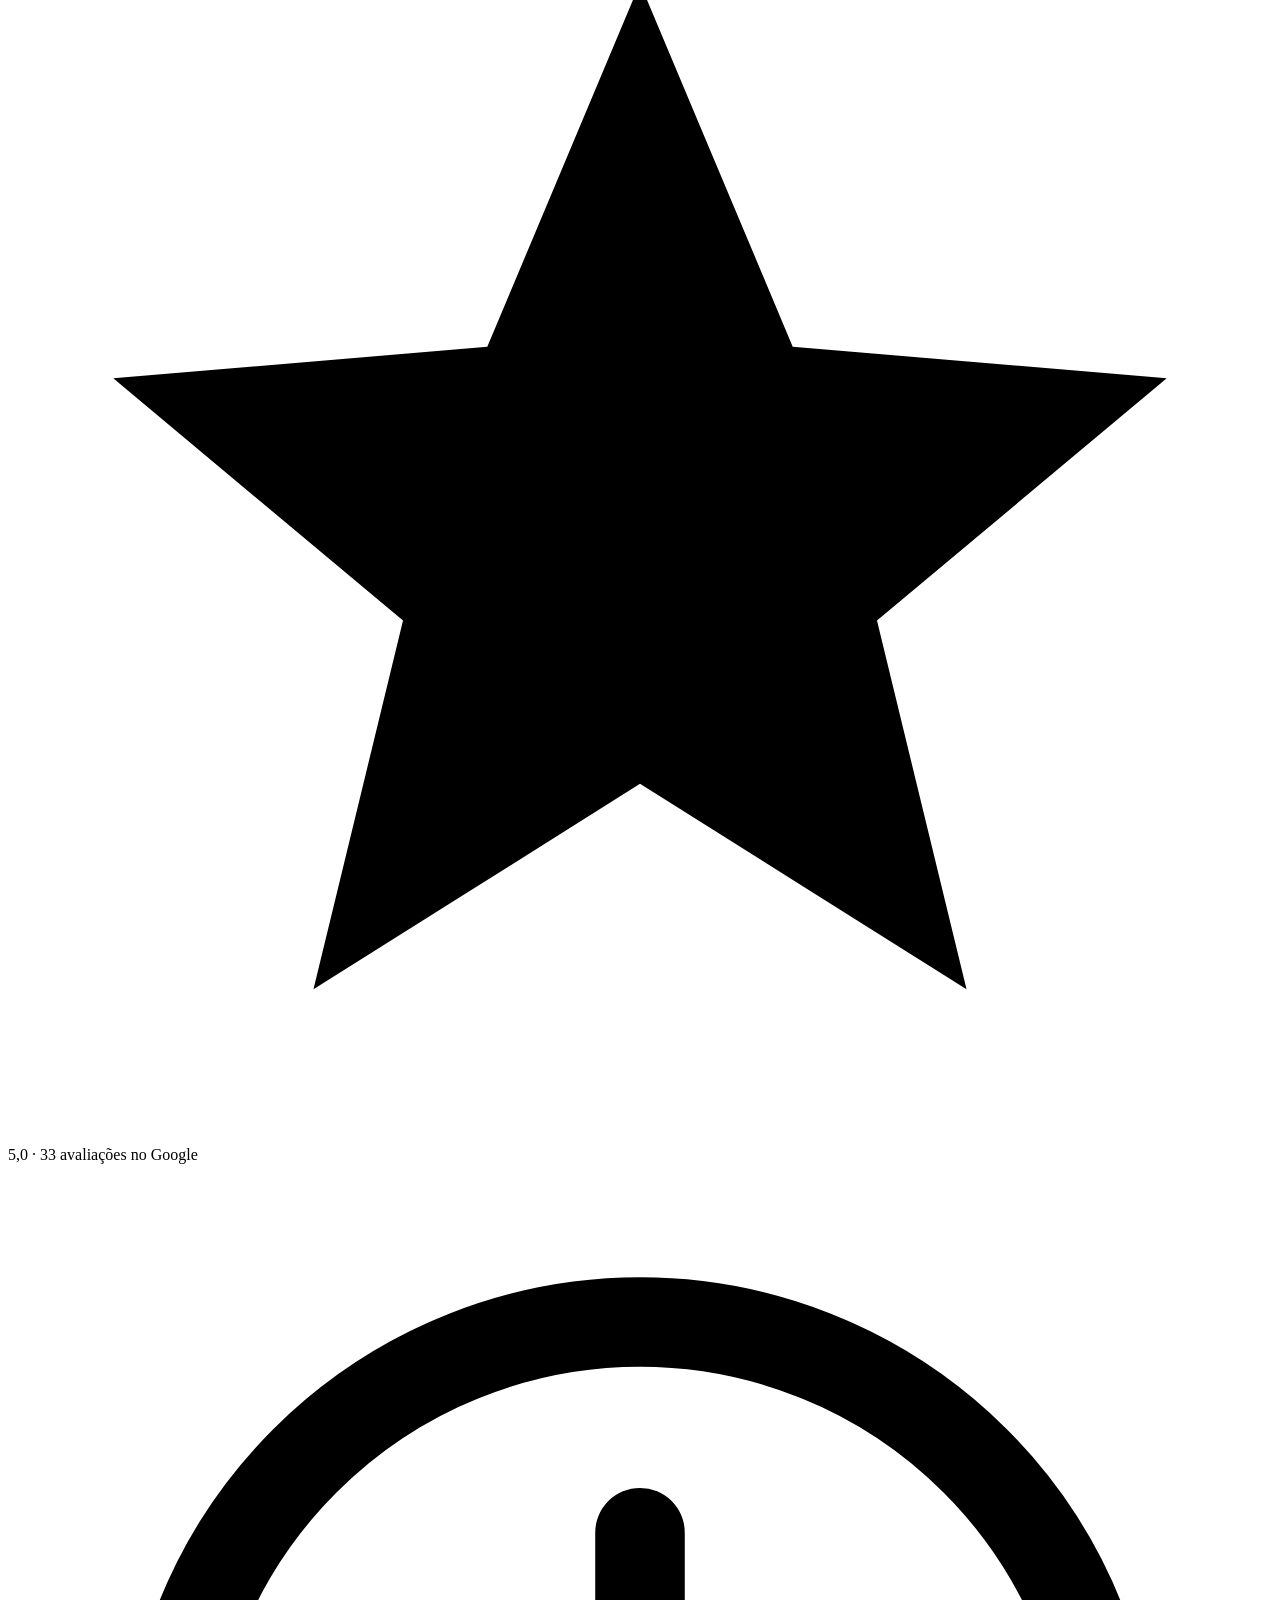
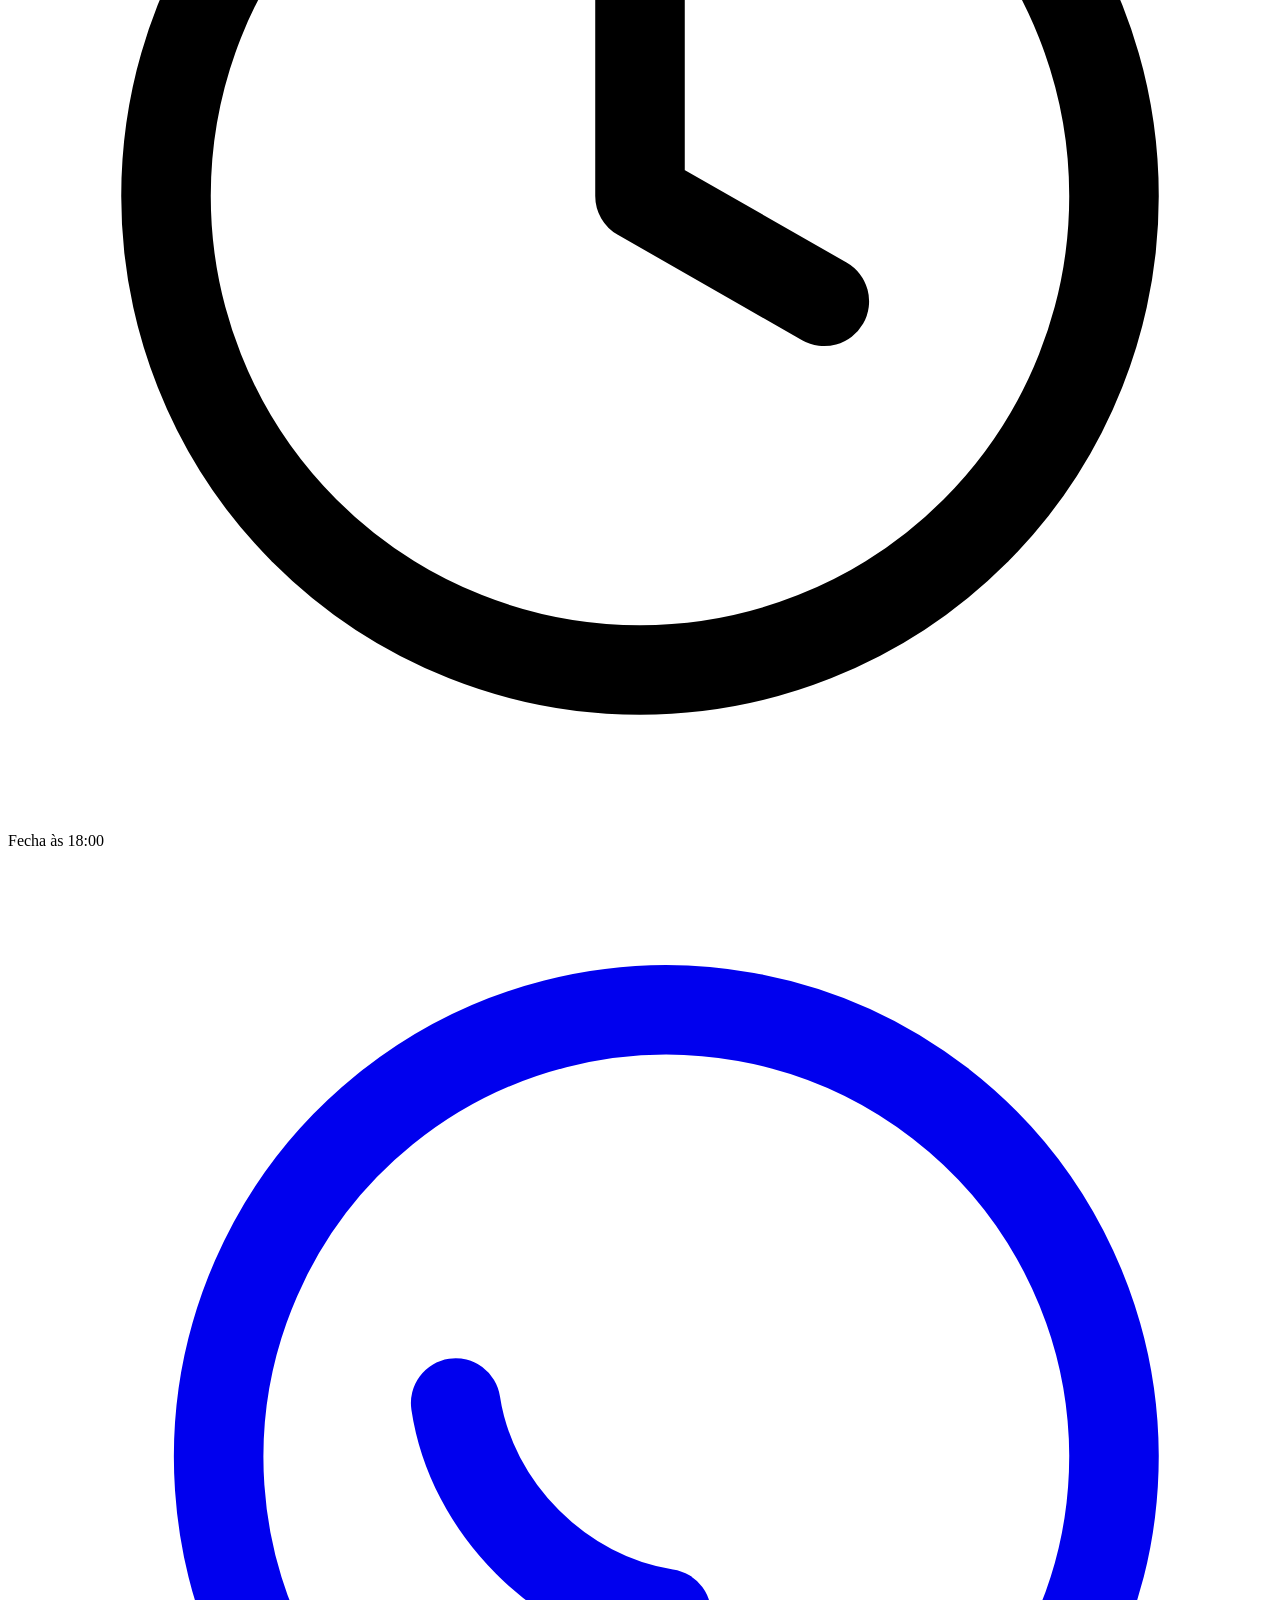
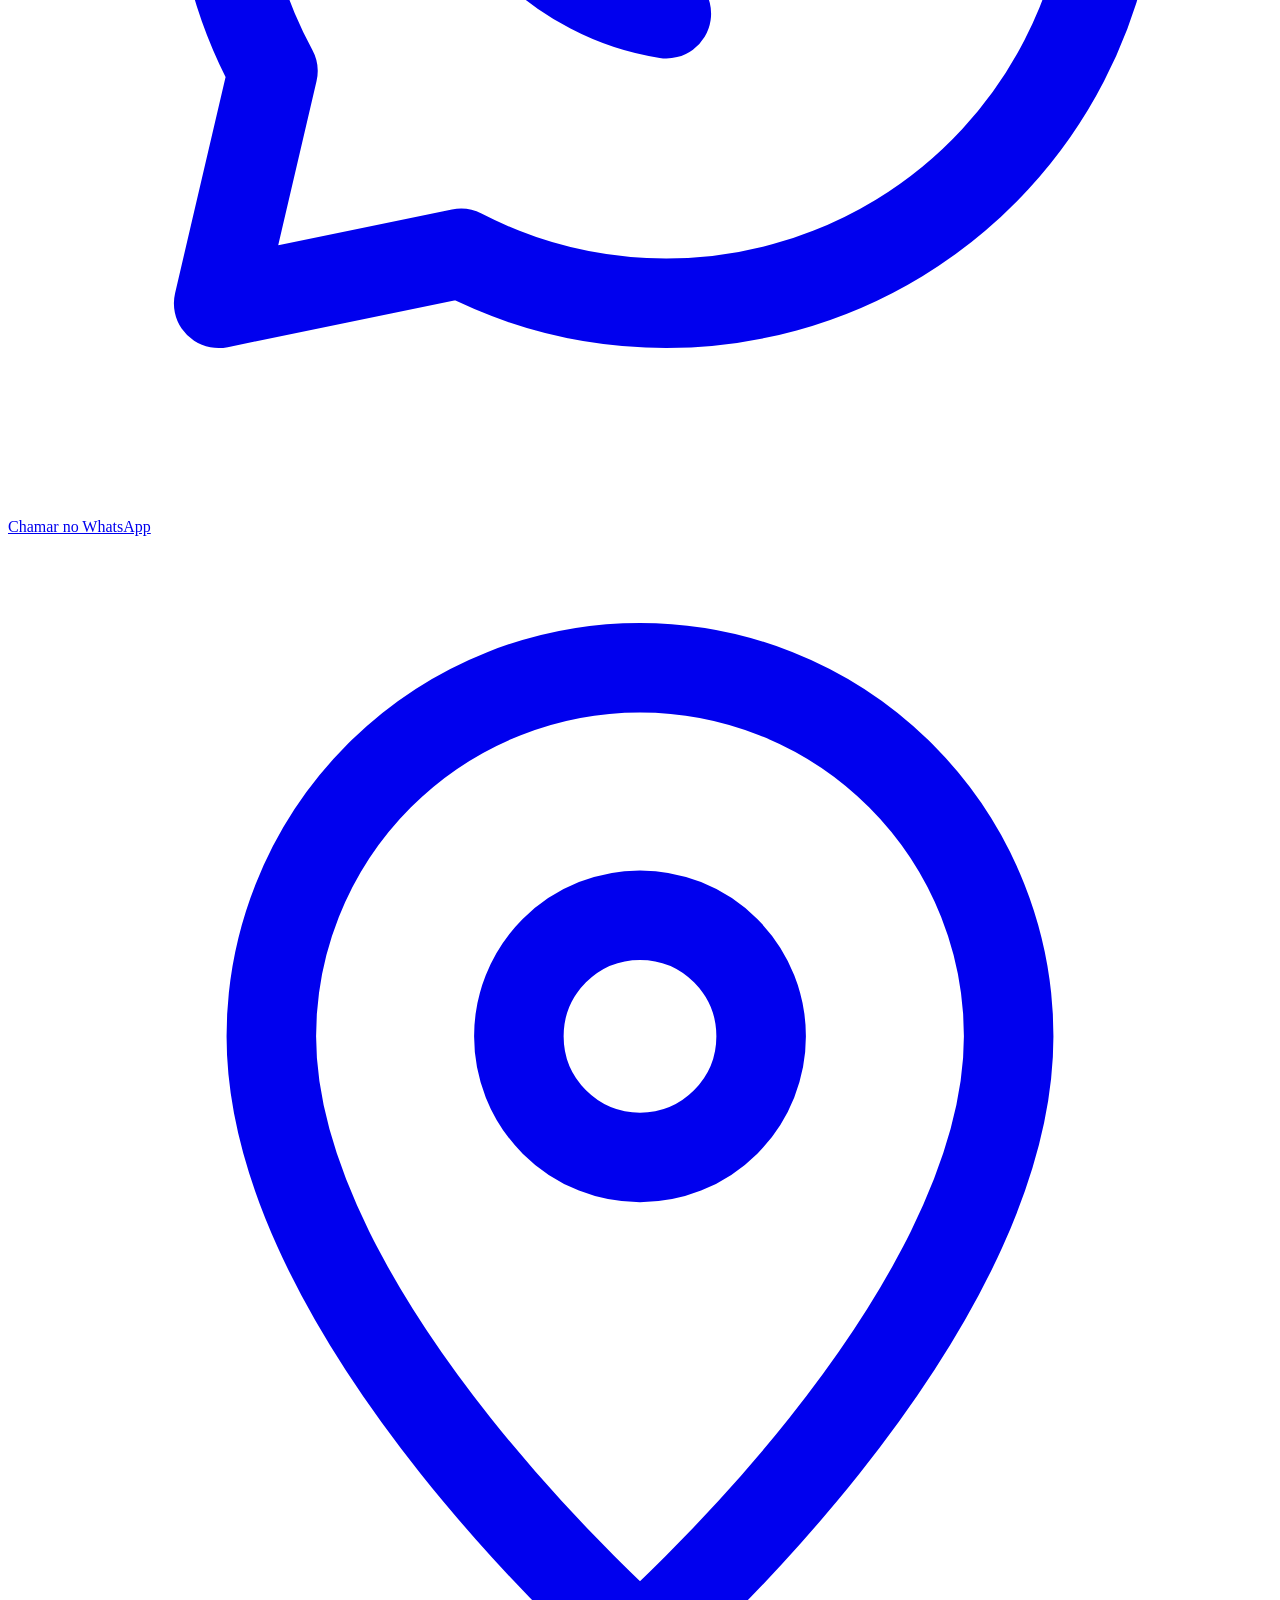
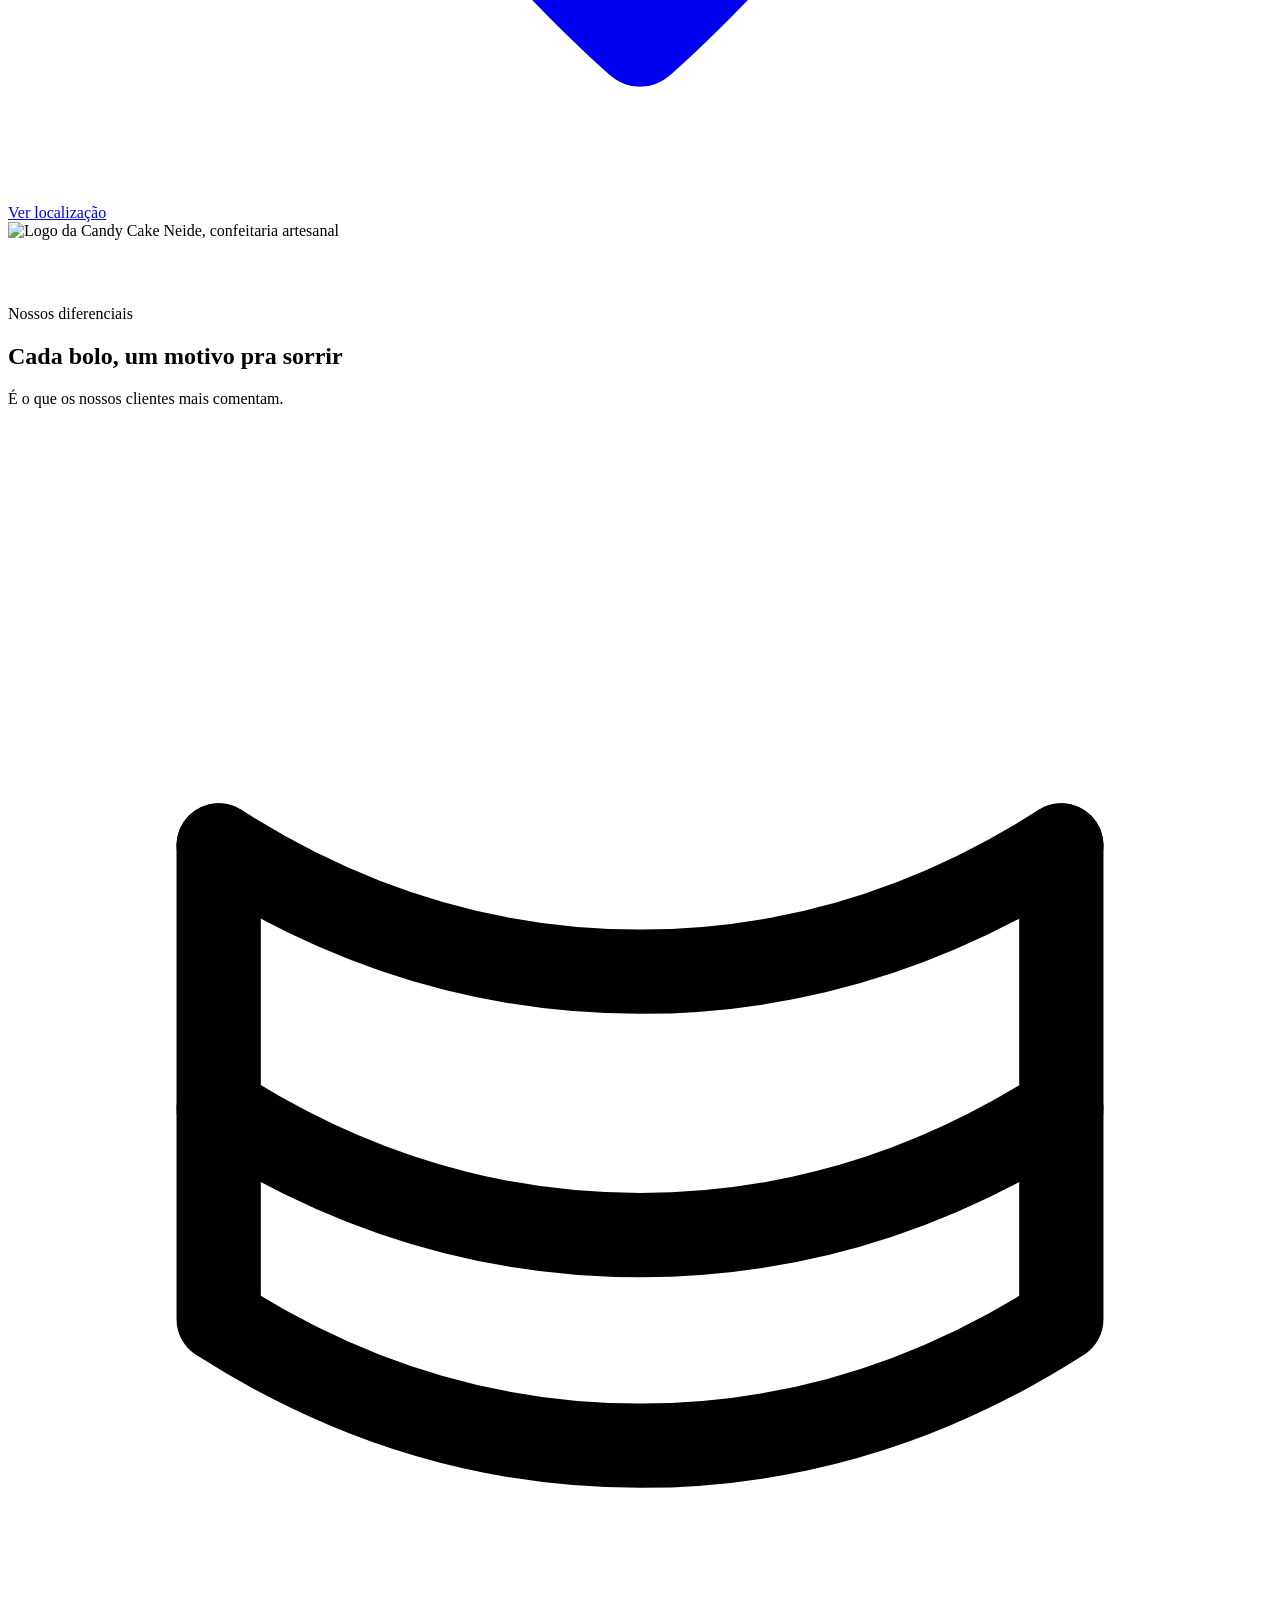
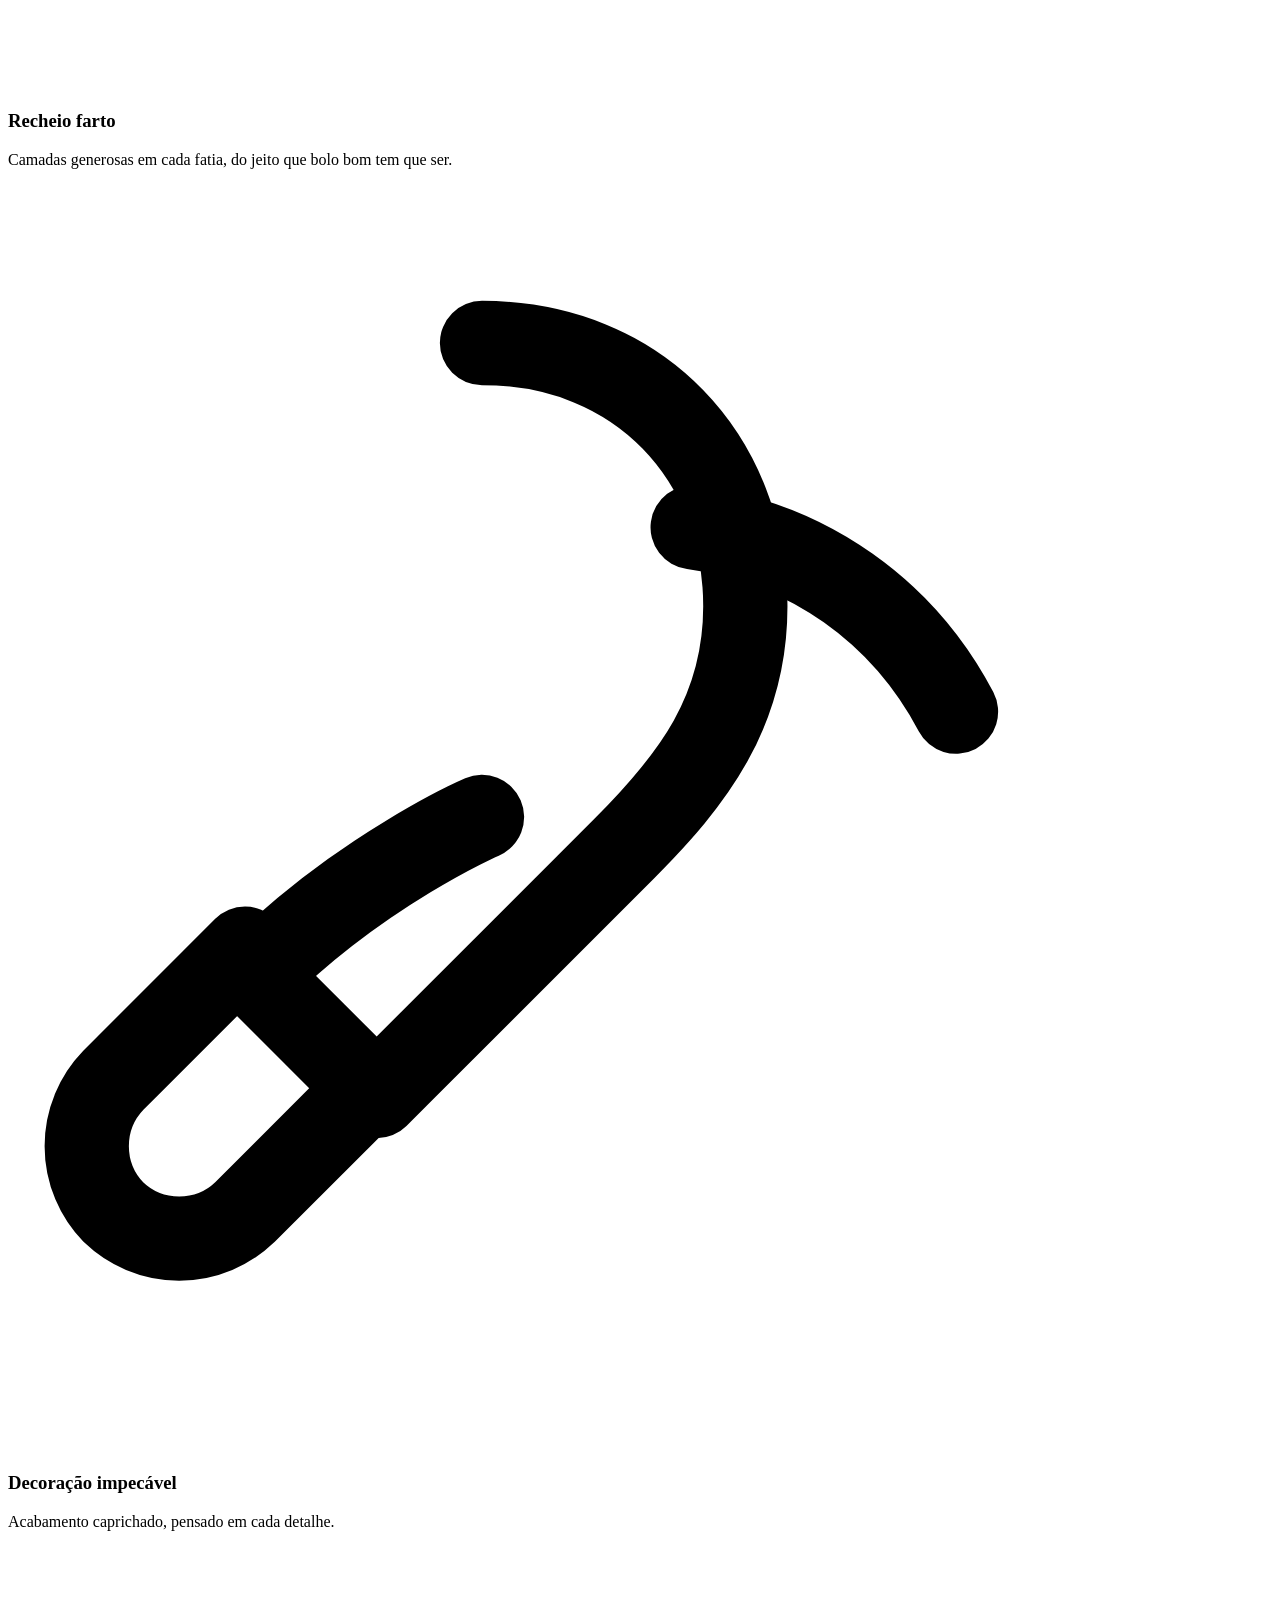
==== commit bbe93e2d: "Add files via upload" ====
--- a/index.html
+++ b/index.html
@@ -7,410 +7,11 @@
 <title>Candy Cake Neide | Confeitaria Artesanal em Formiga - MG</title>
 <meta name="description" content="Candy Cake Neide — confeitaria artesanal em Formiga, MG. Bolos personalizados, docinhos finos e tortas com recheio farto e decoração impecável. 5,0 no Google (33 avaliações).">
 <meta name="theme-color" content="#6E1220">
-<link rel="icon" href="[data-uri]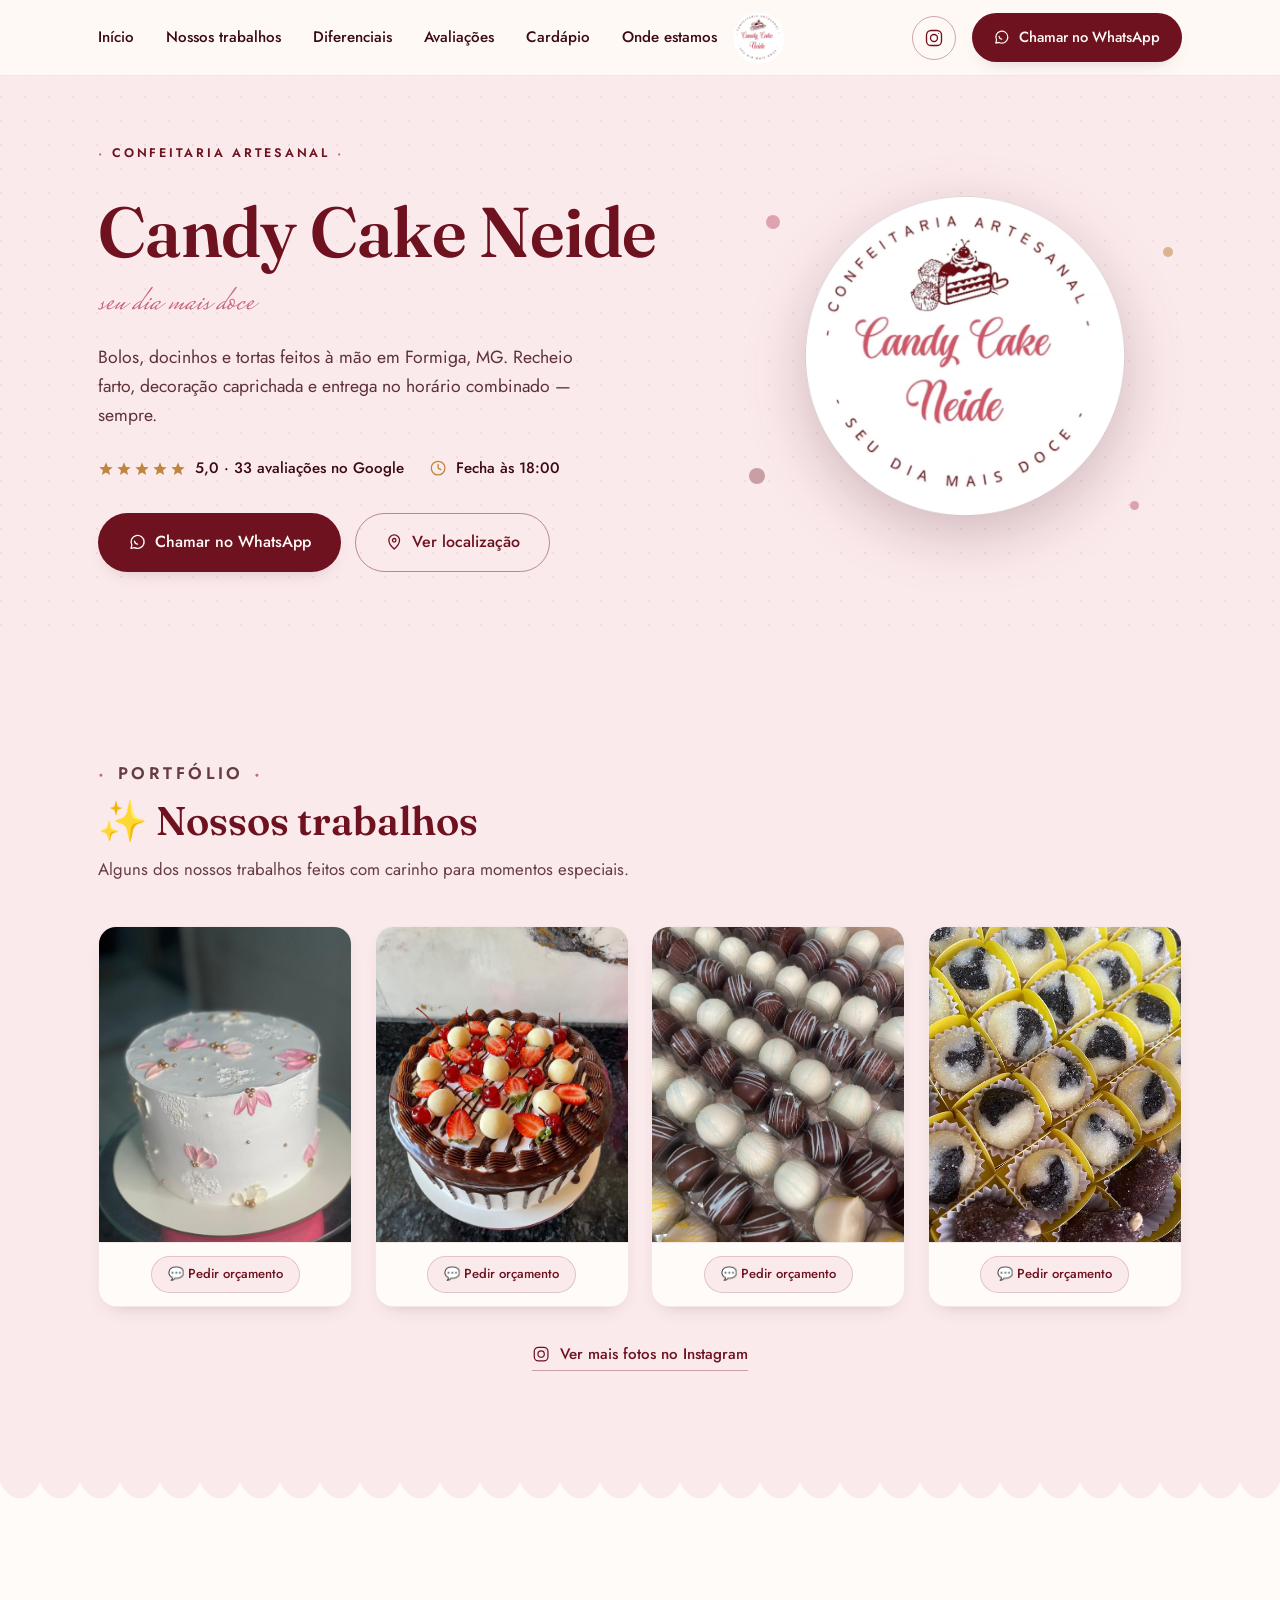
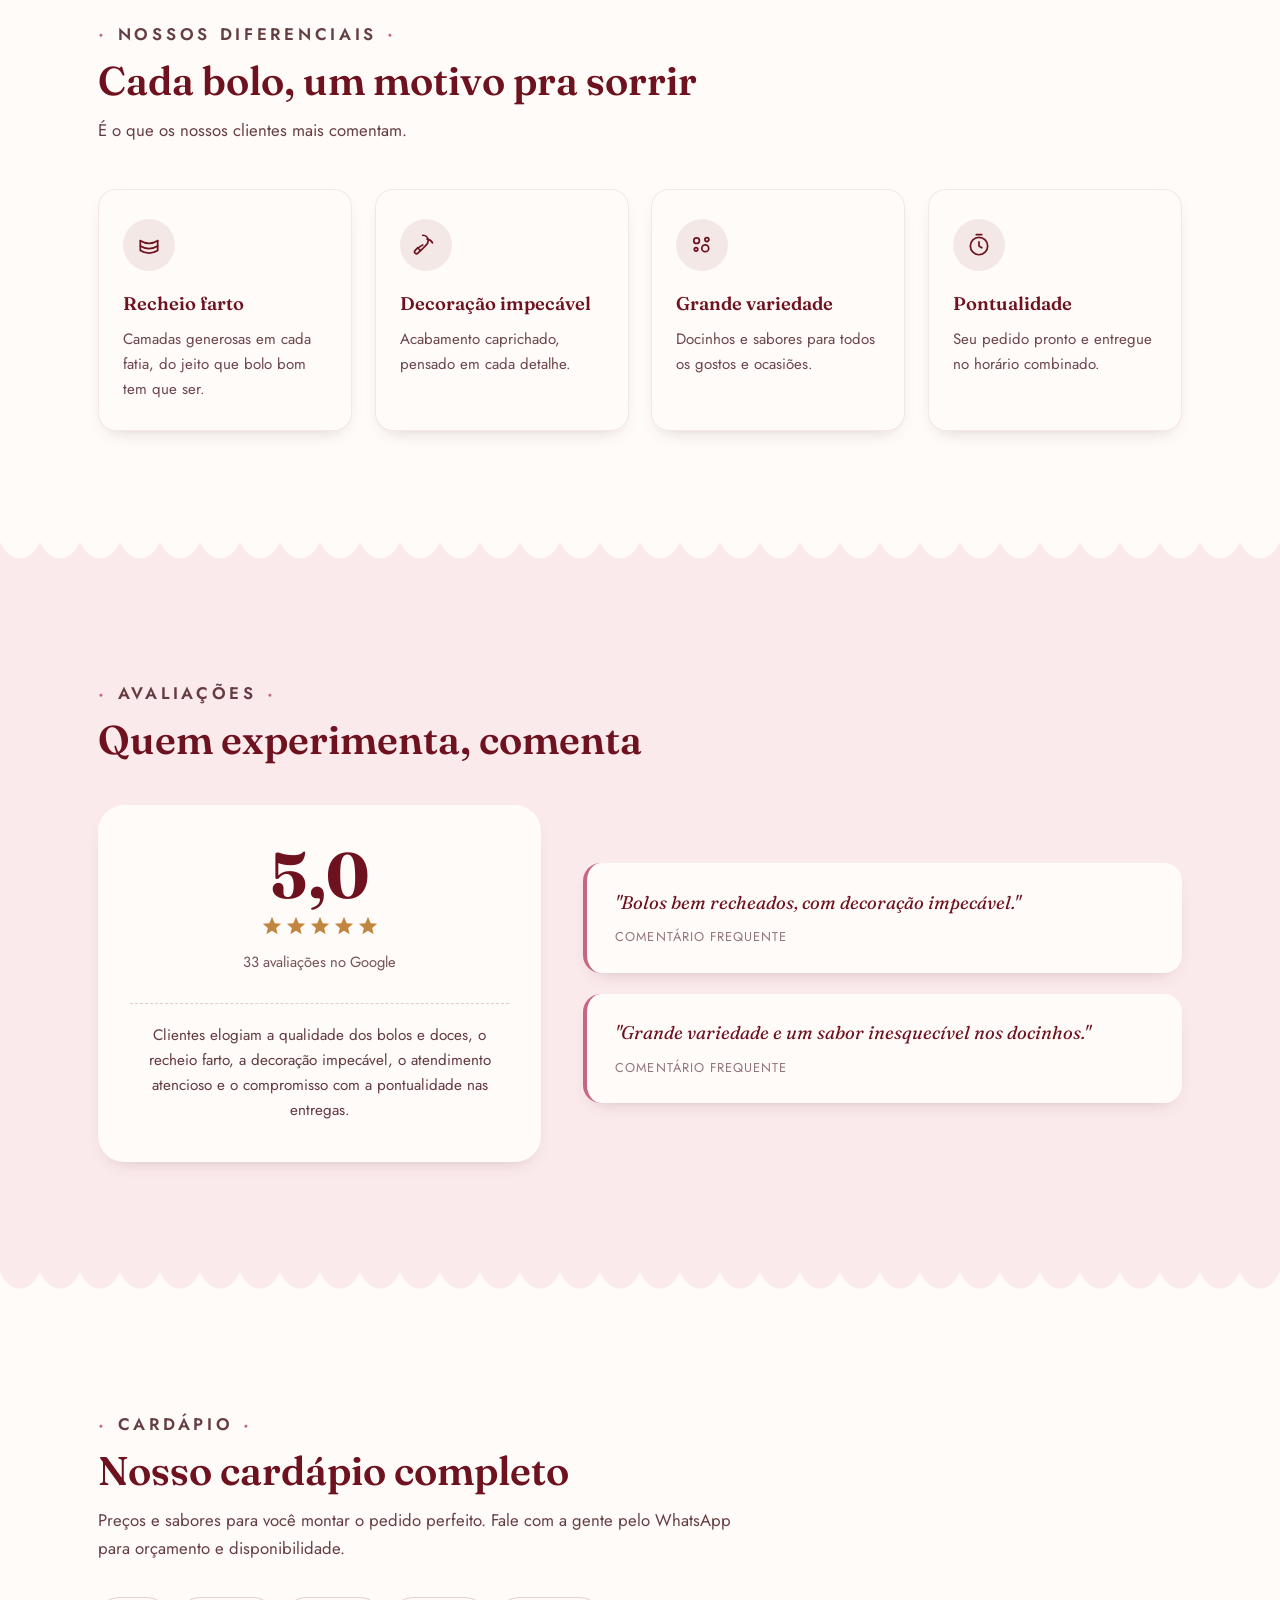
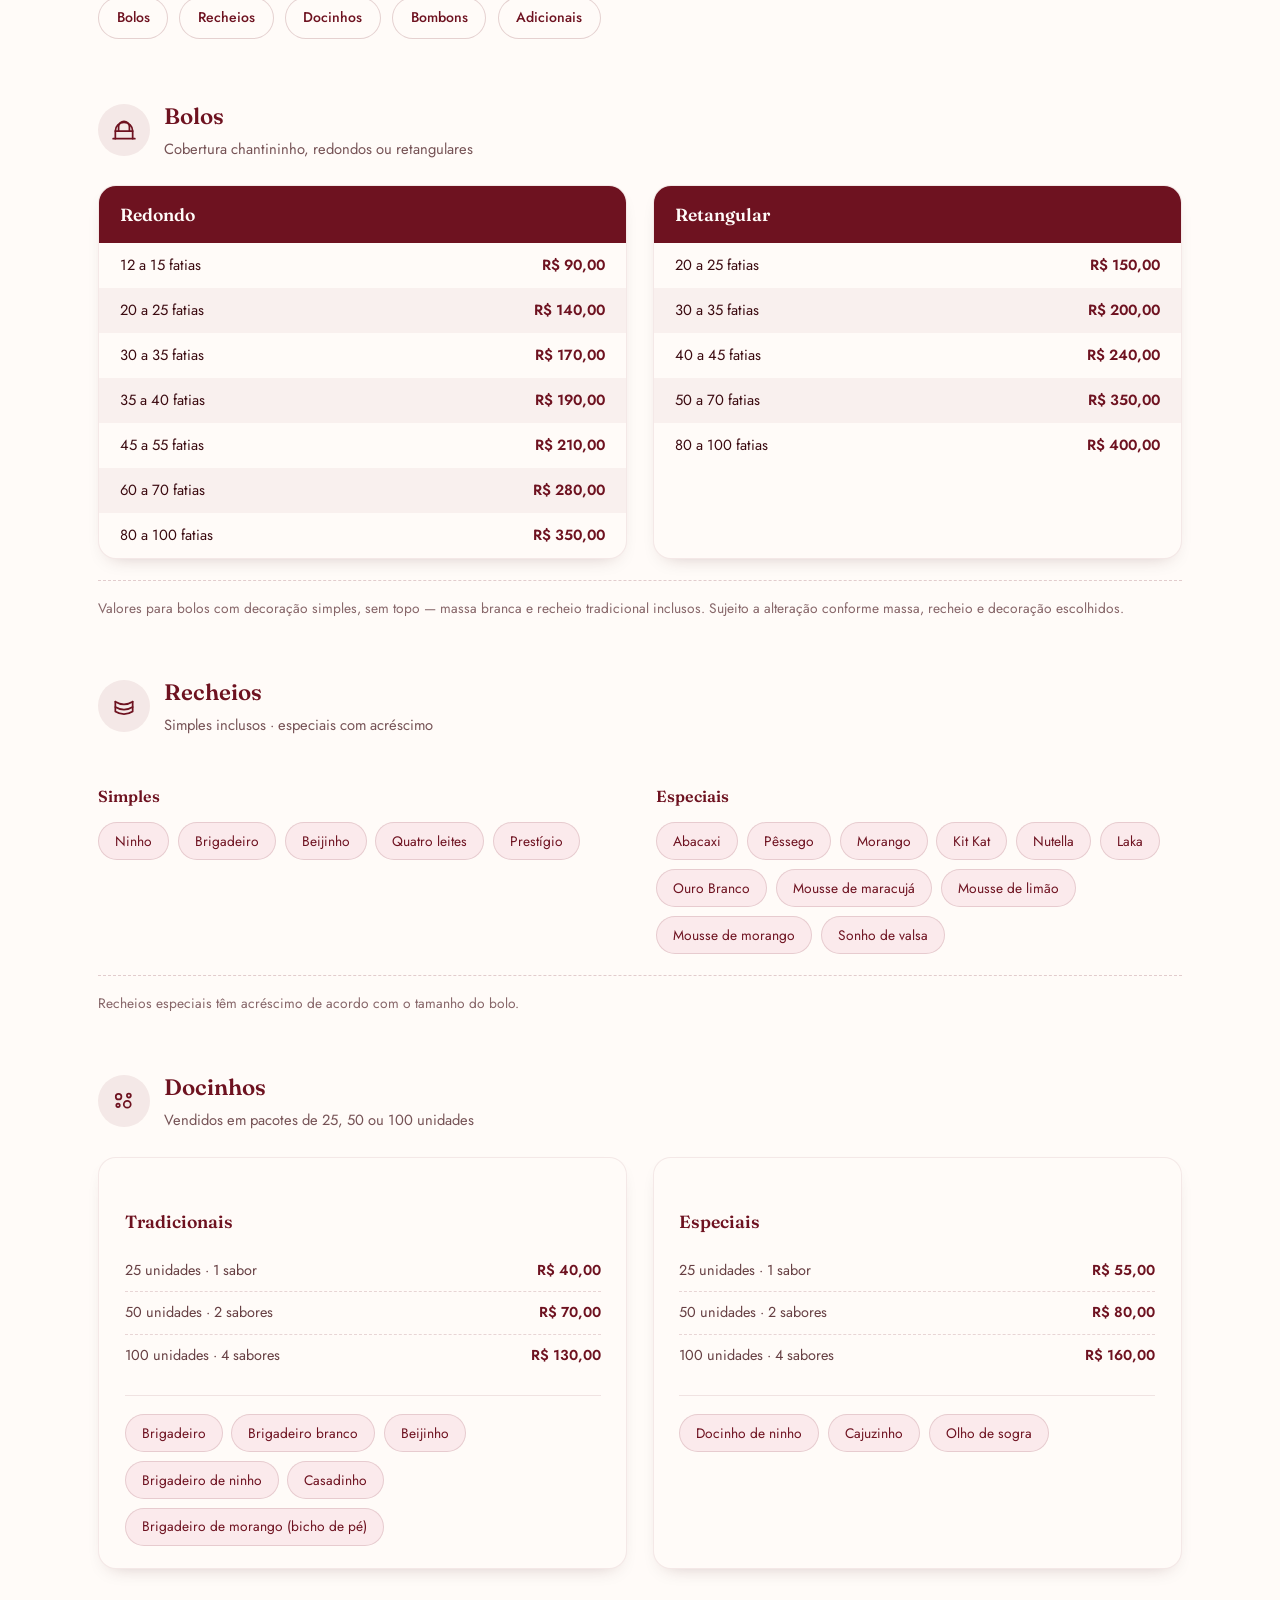
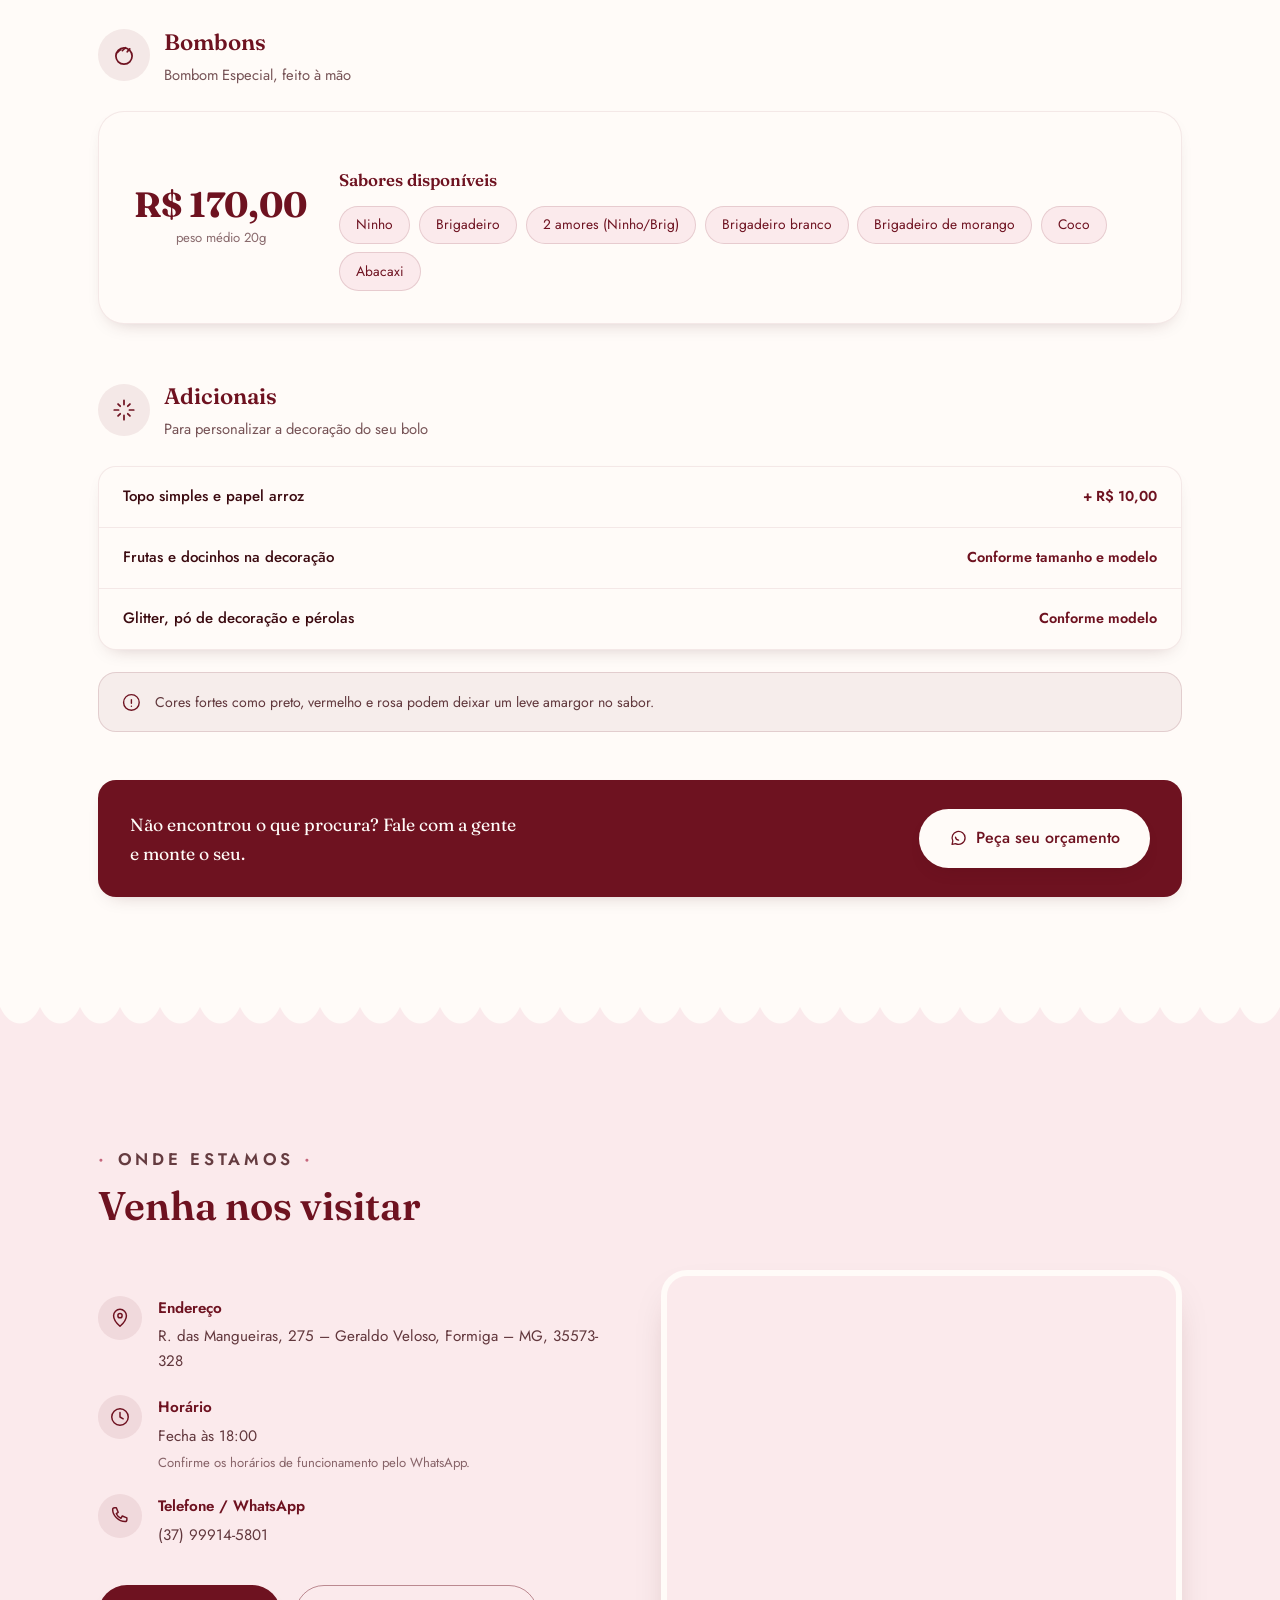
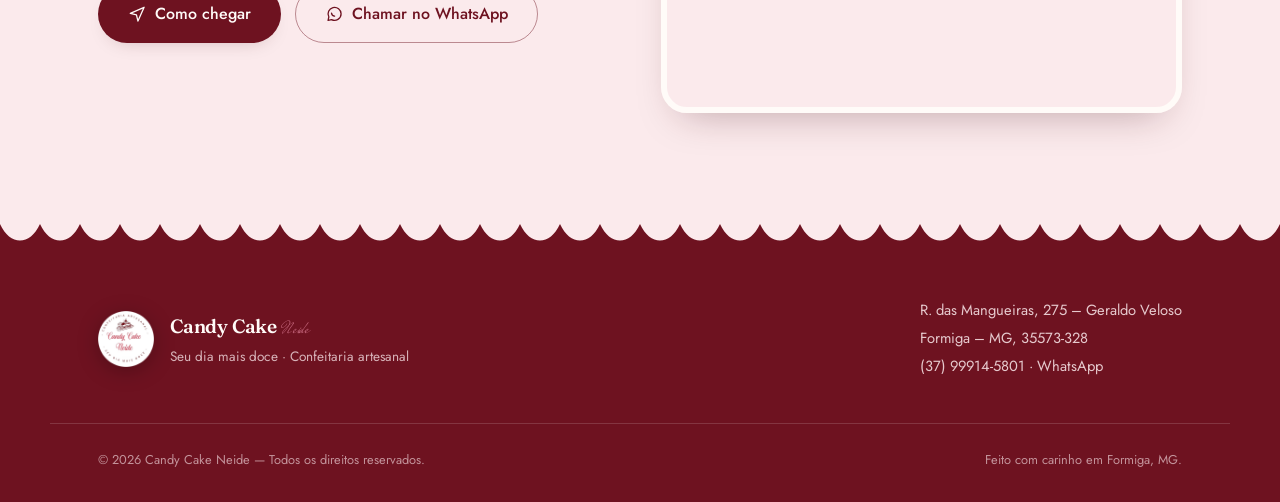
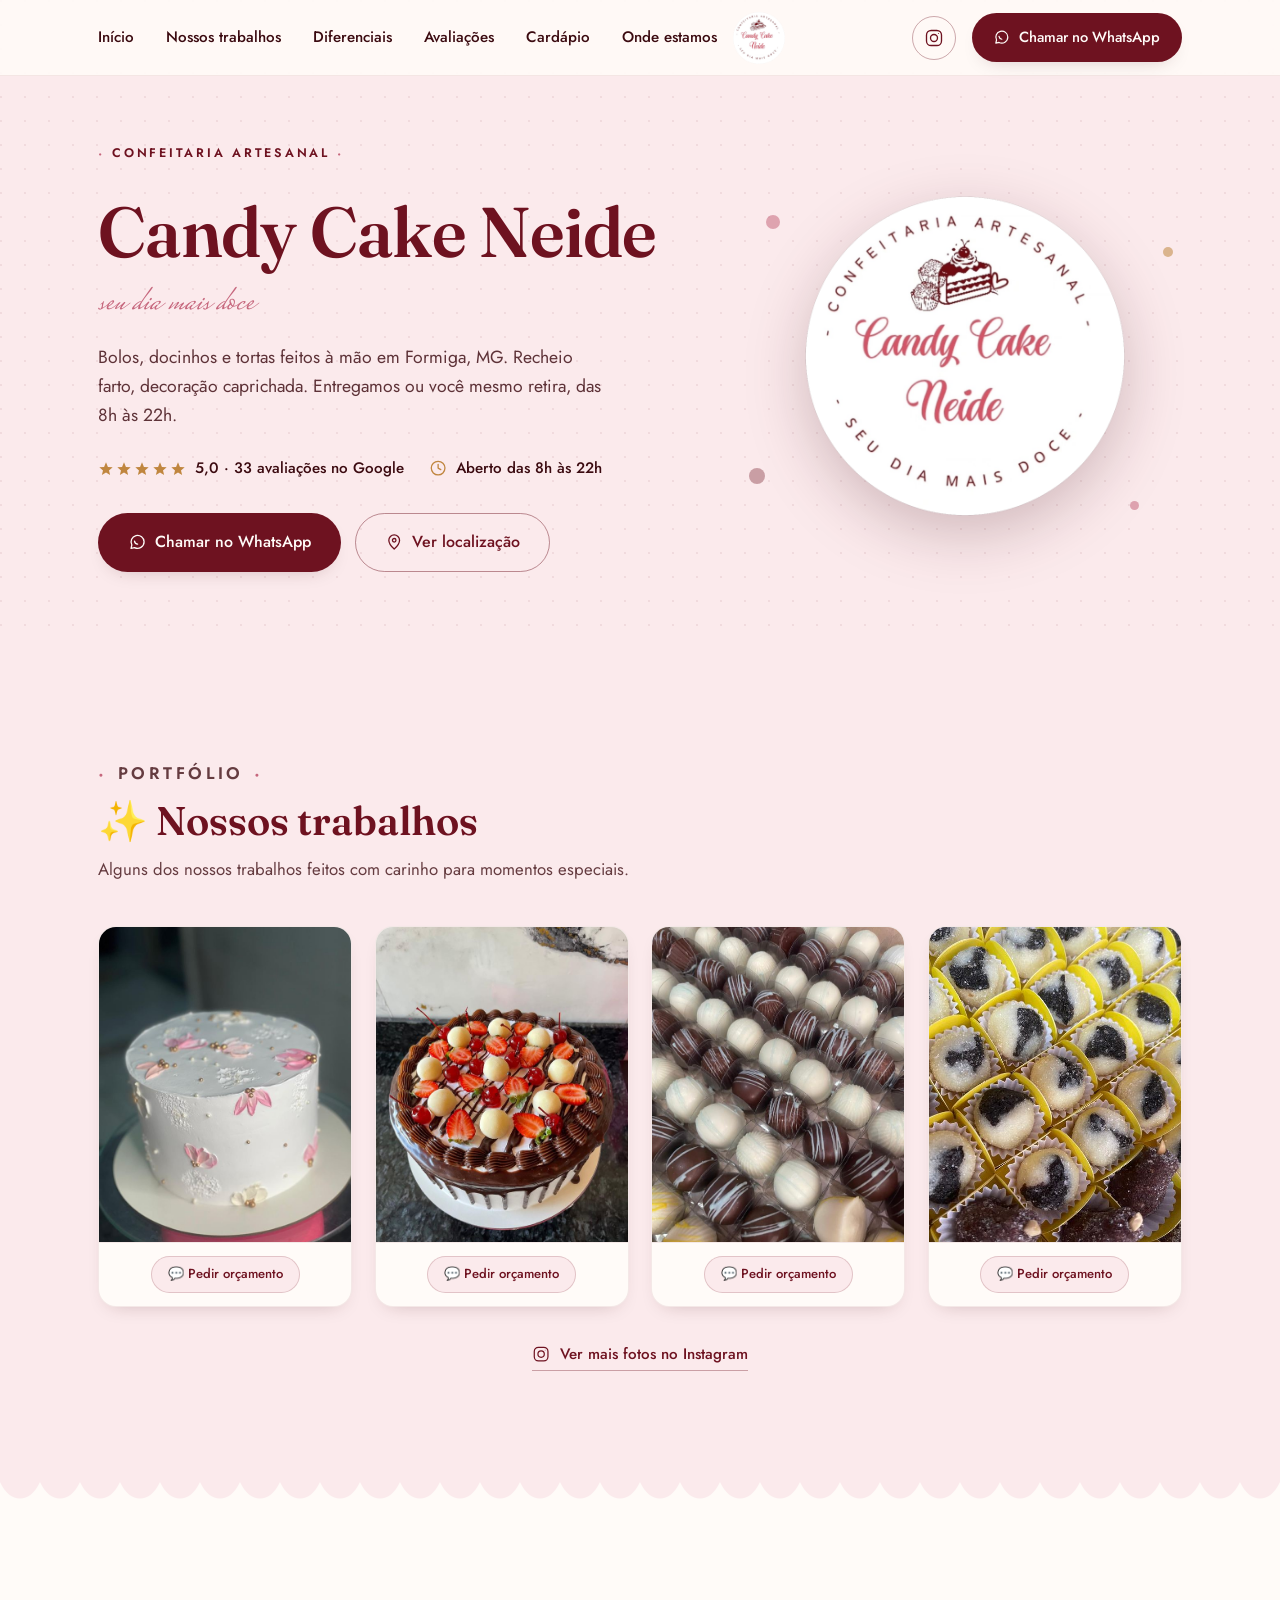
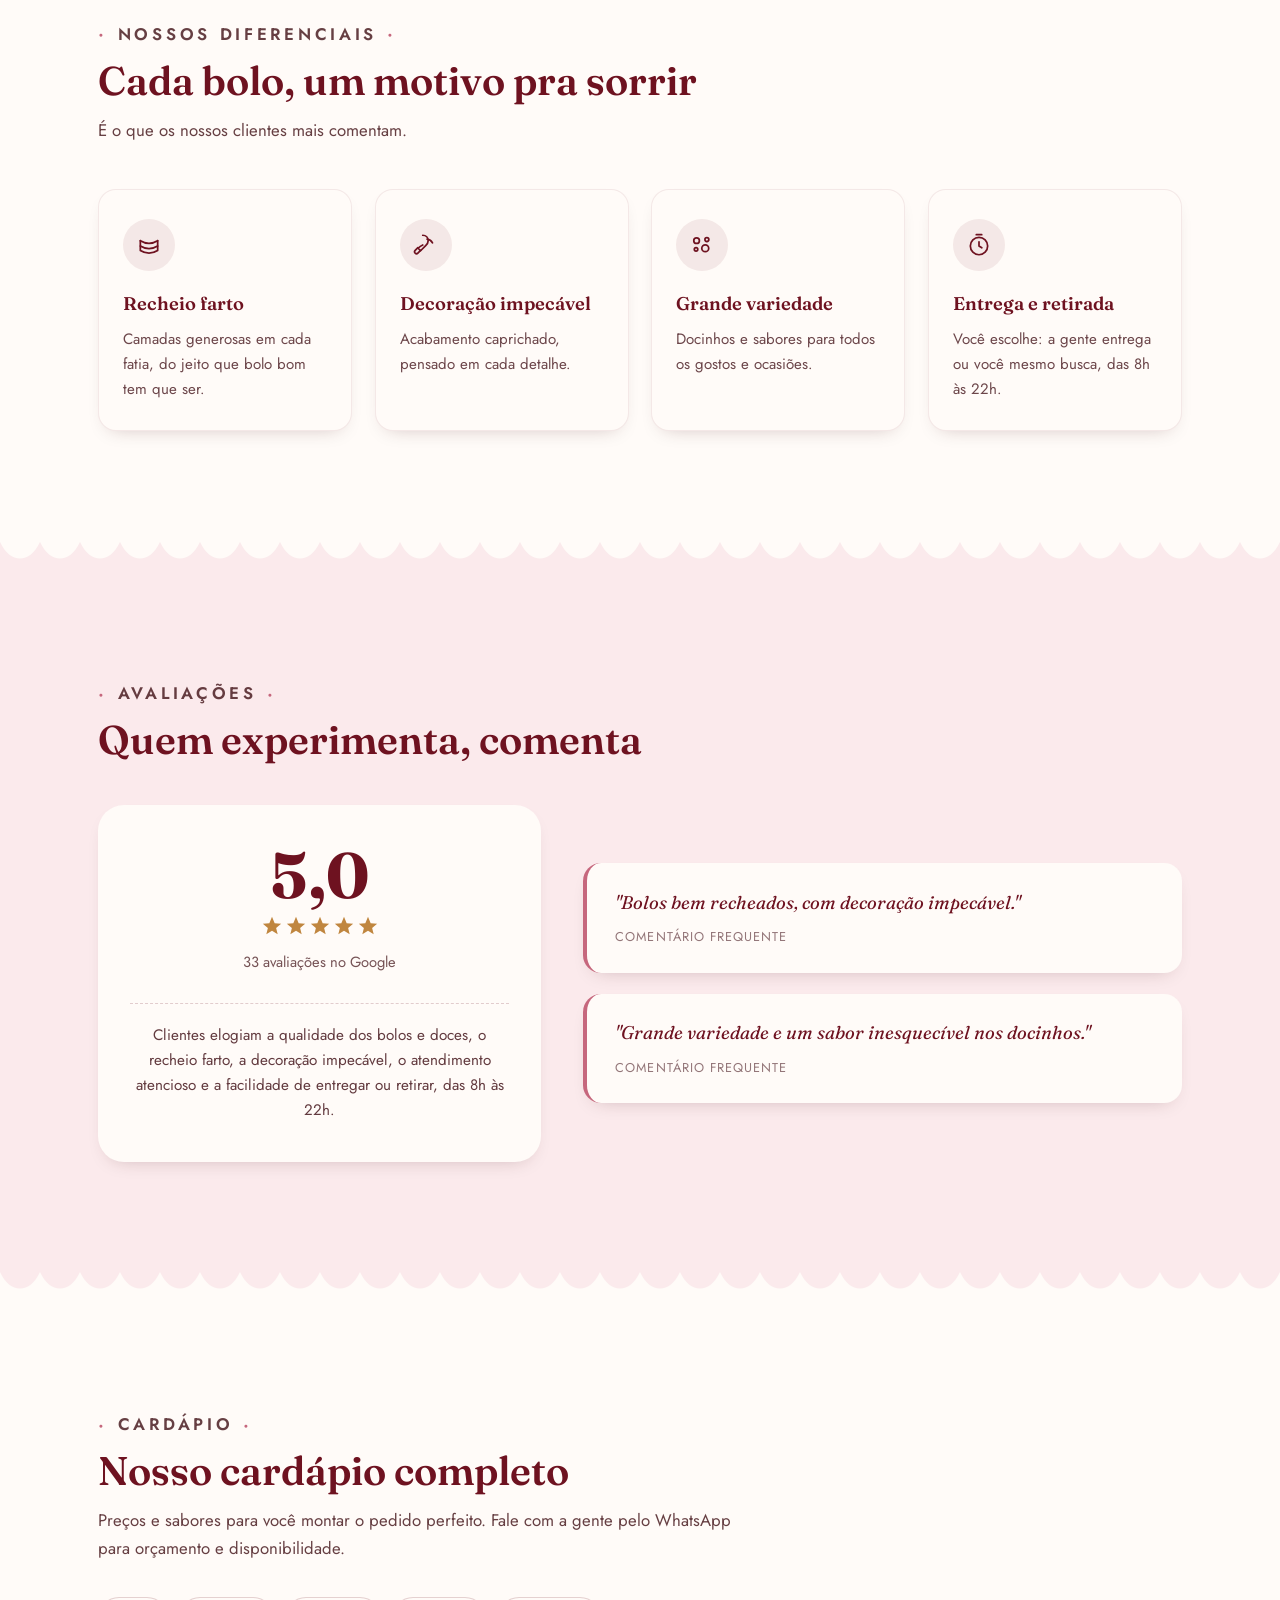
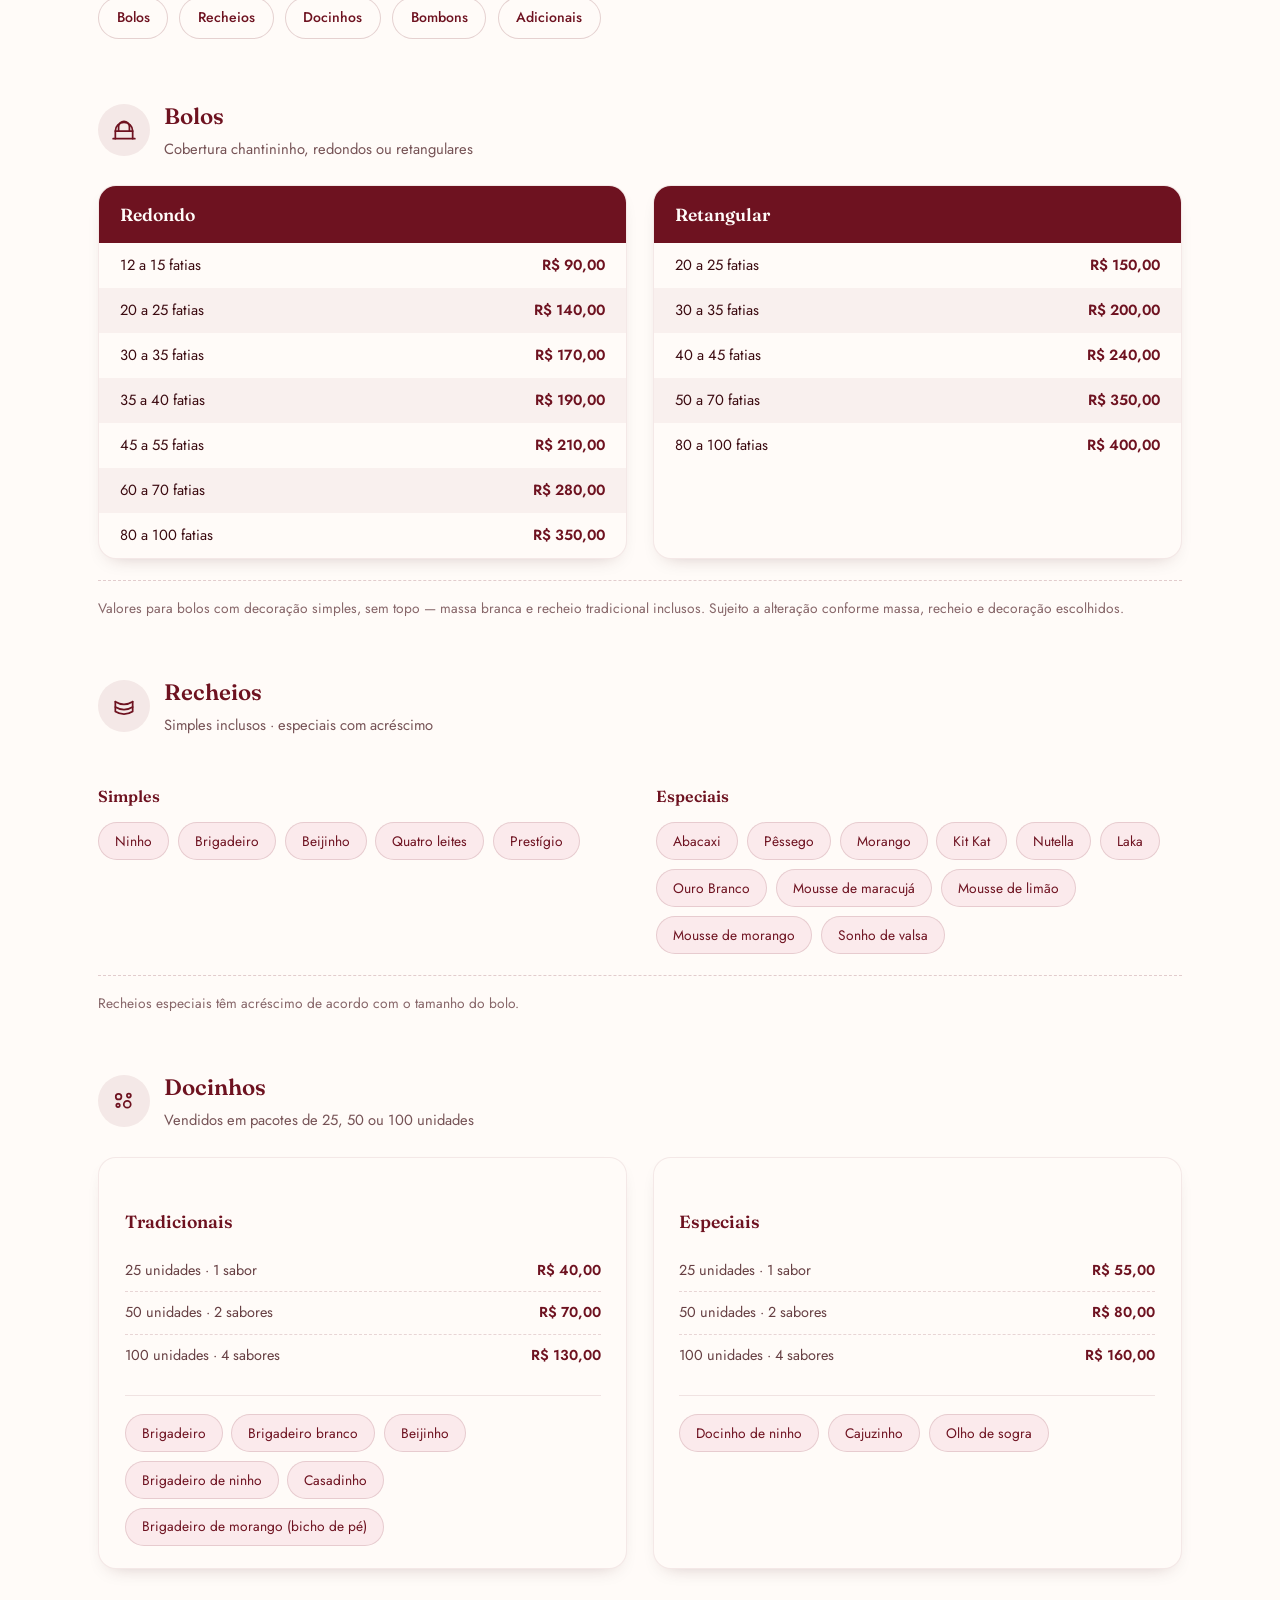
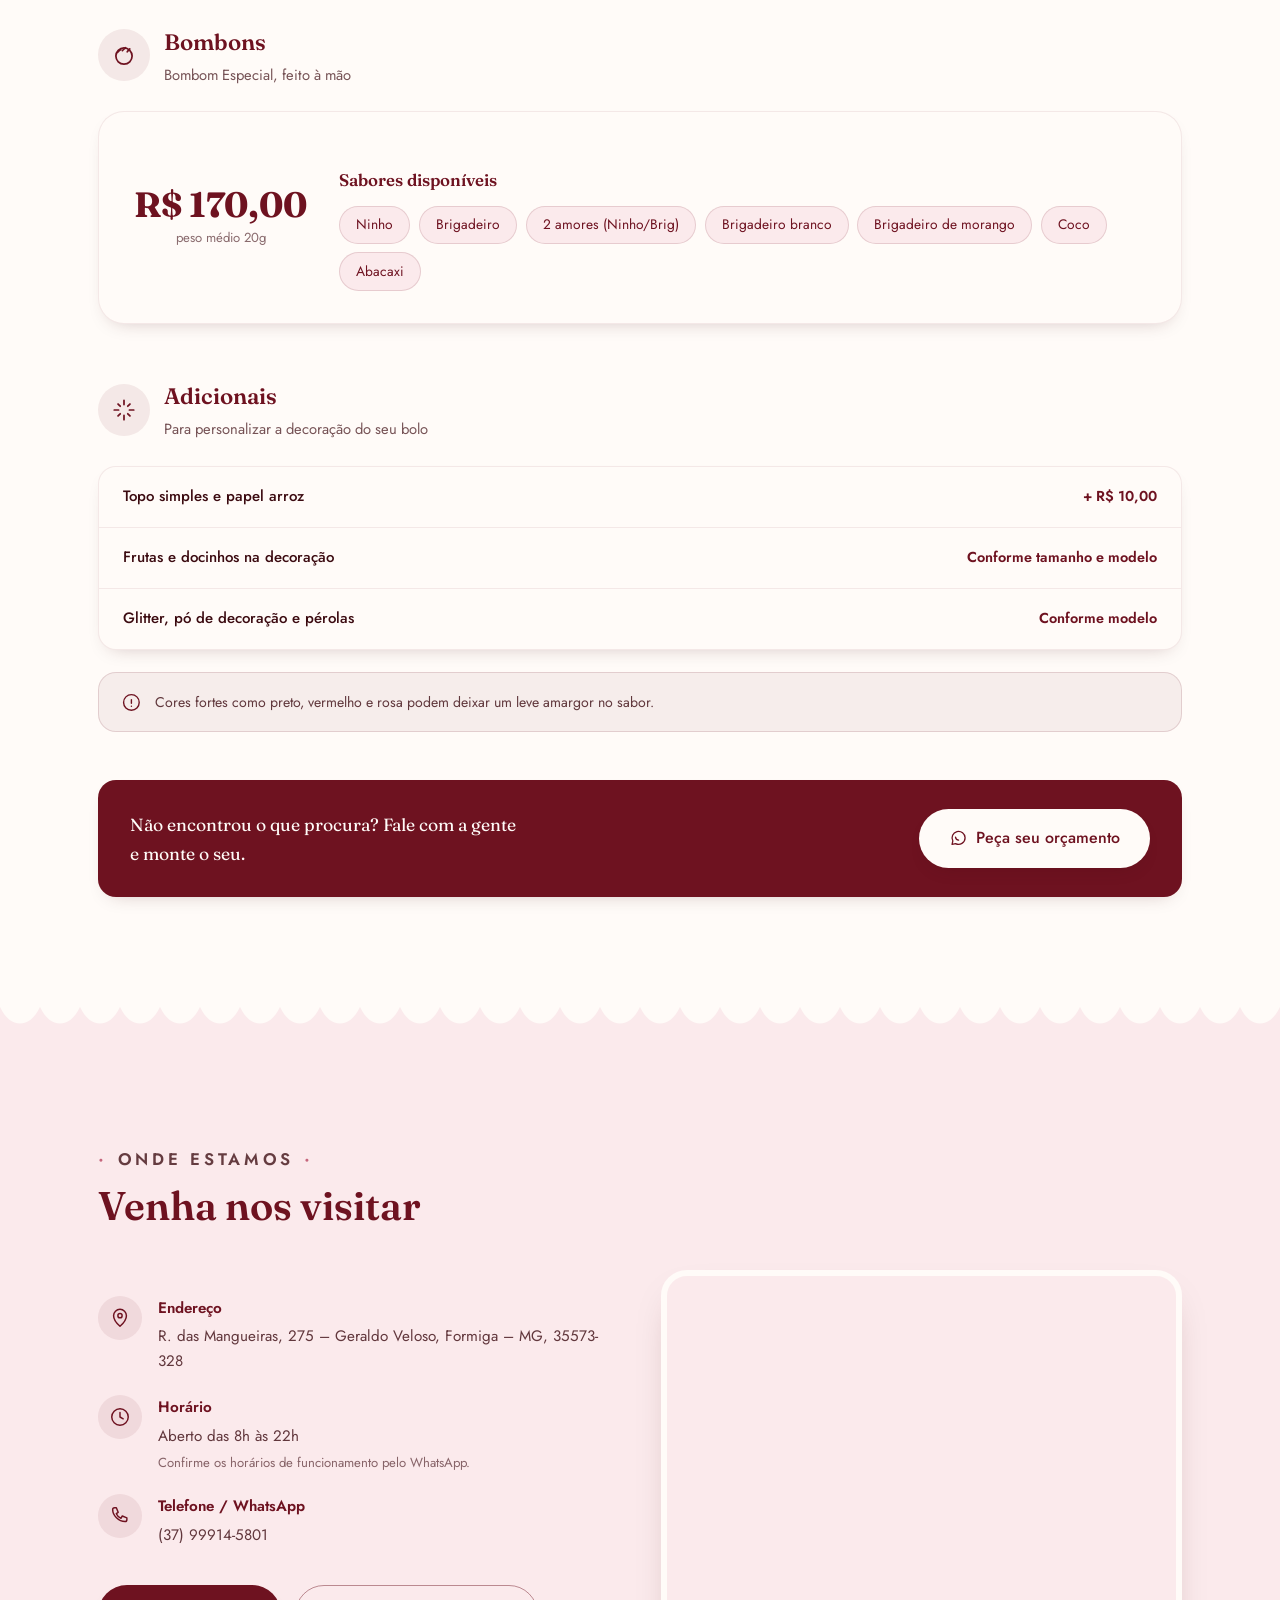
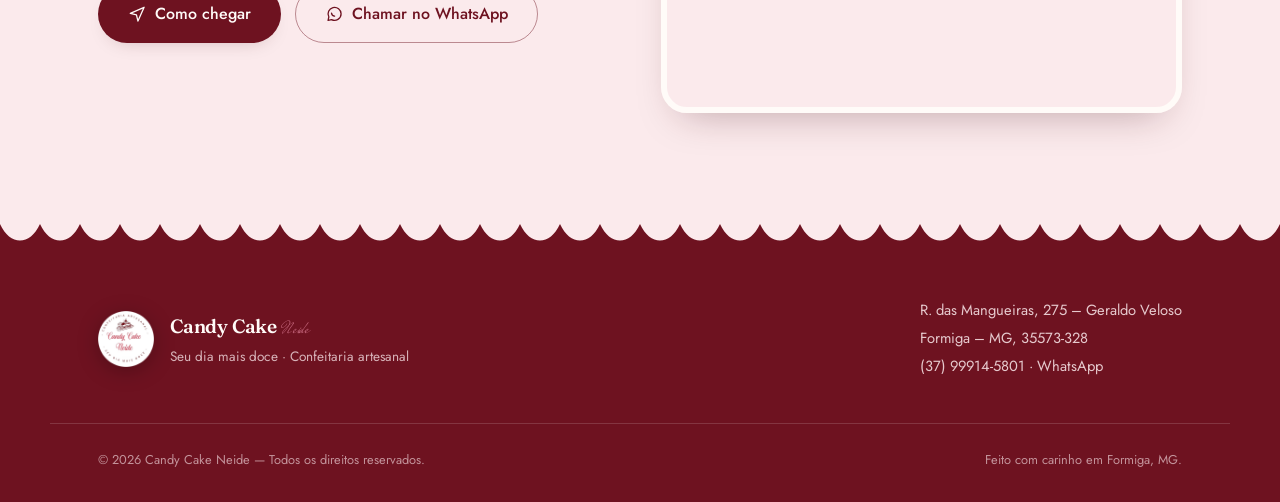
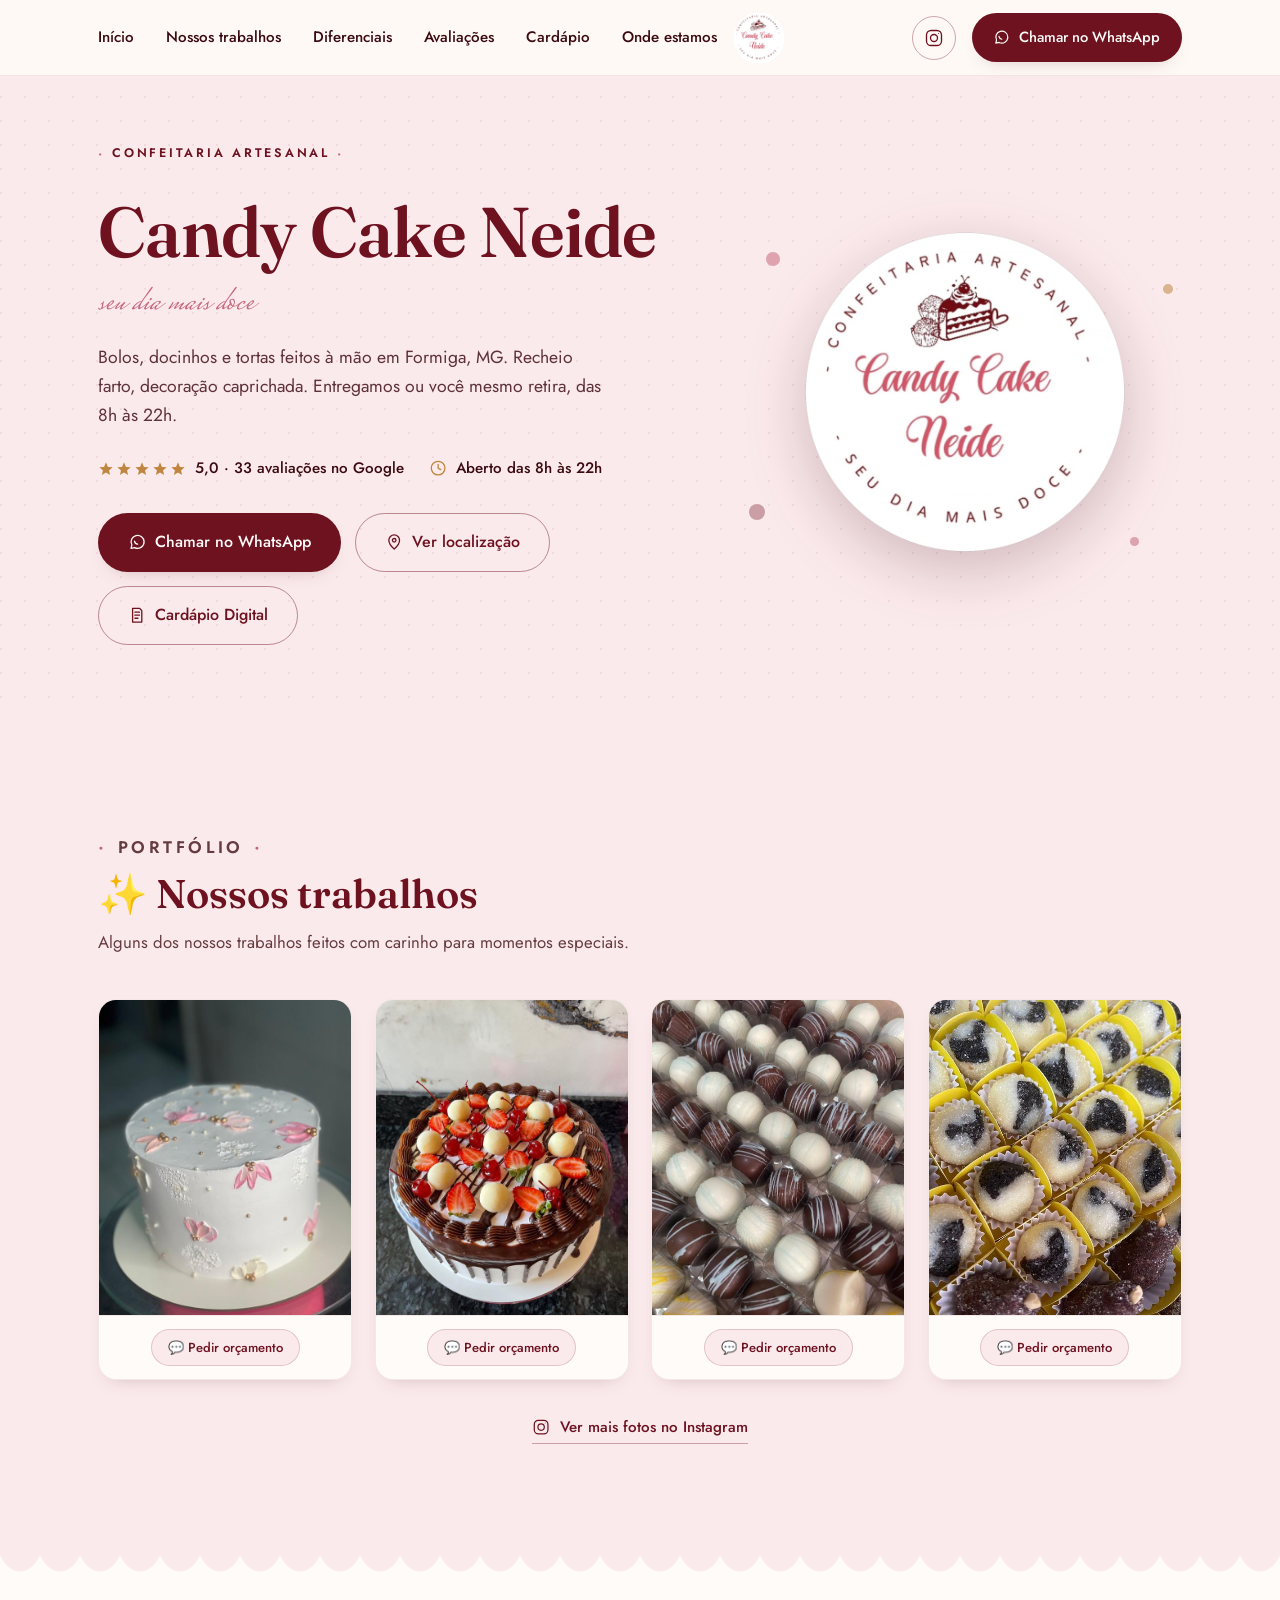
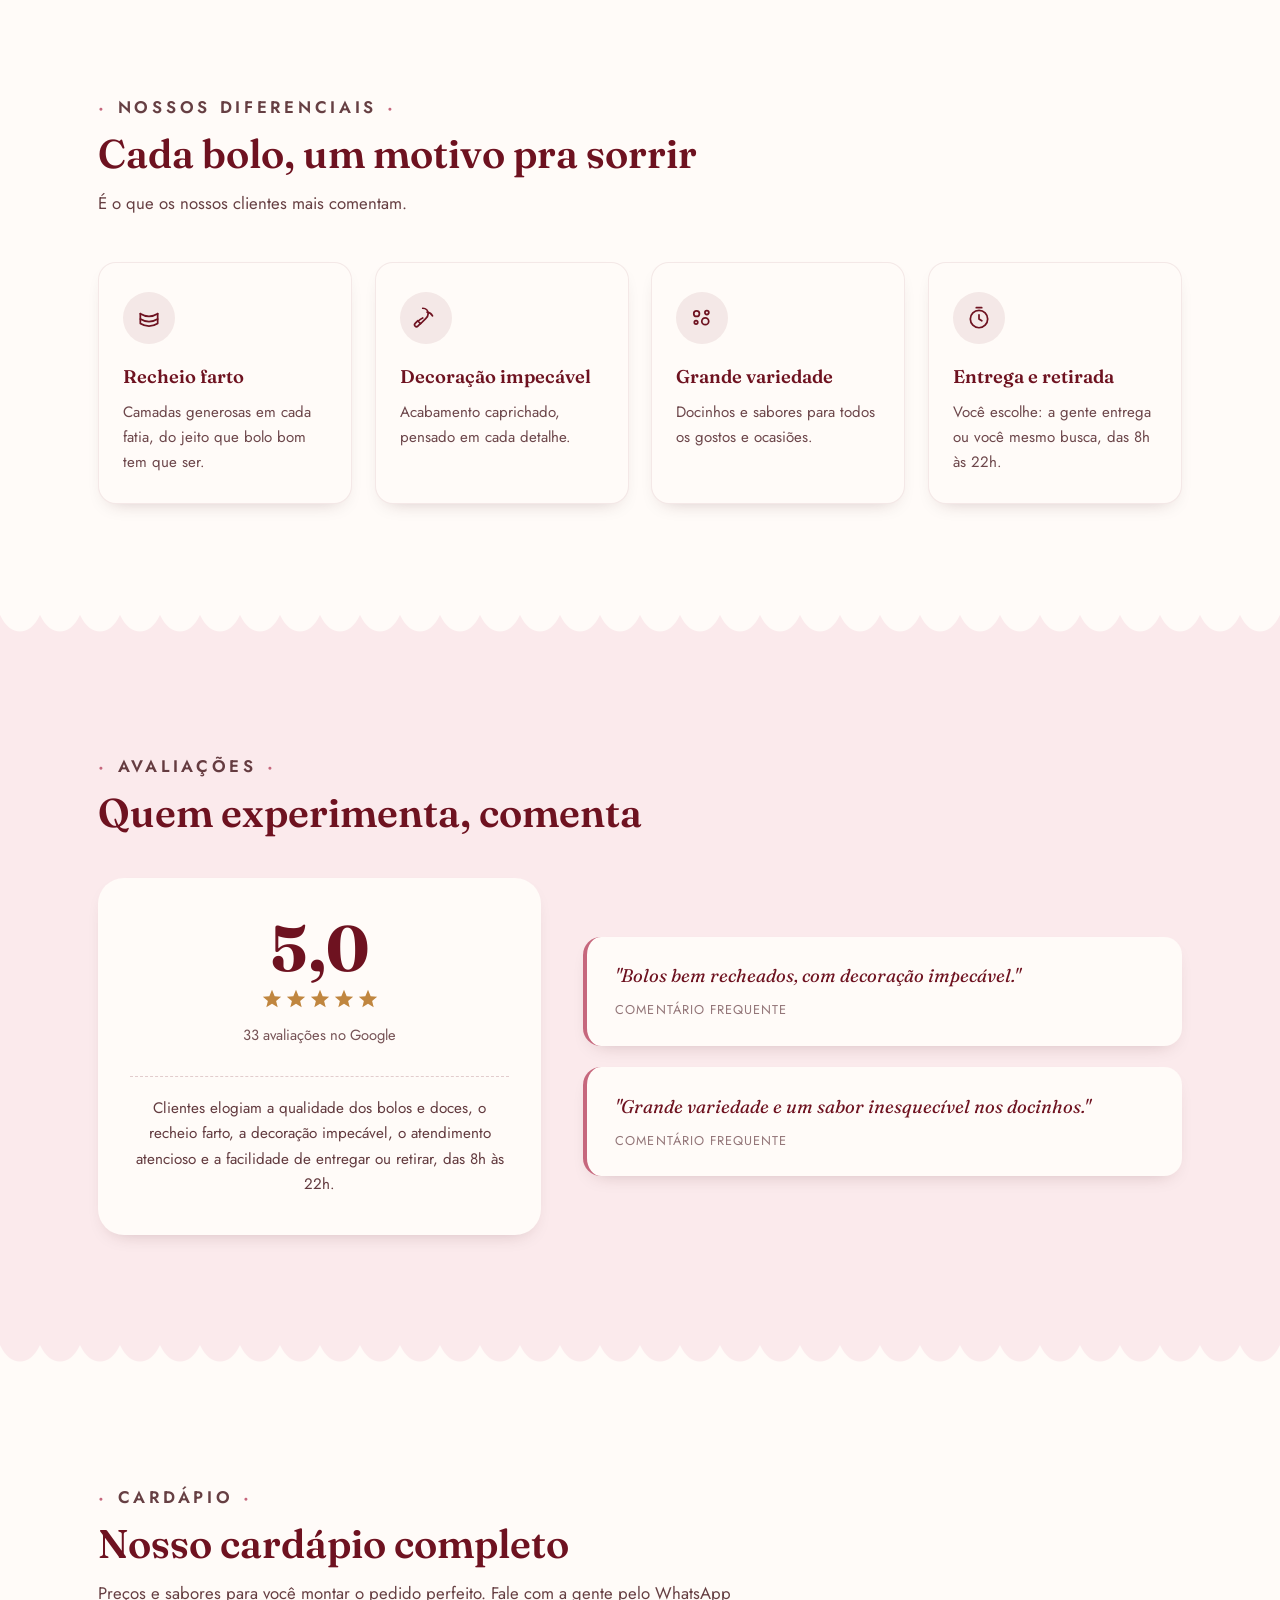
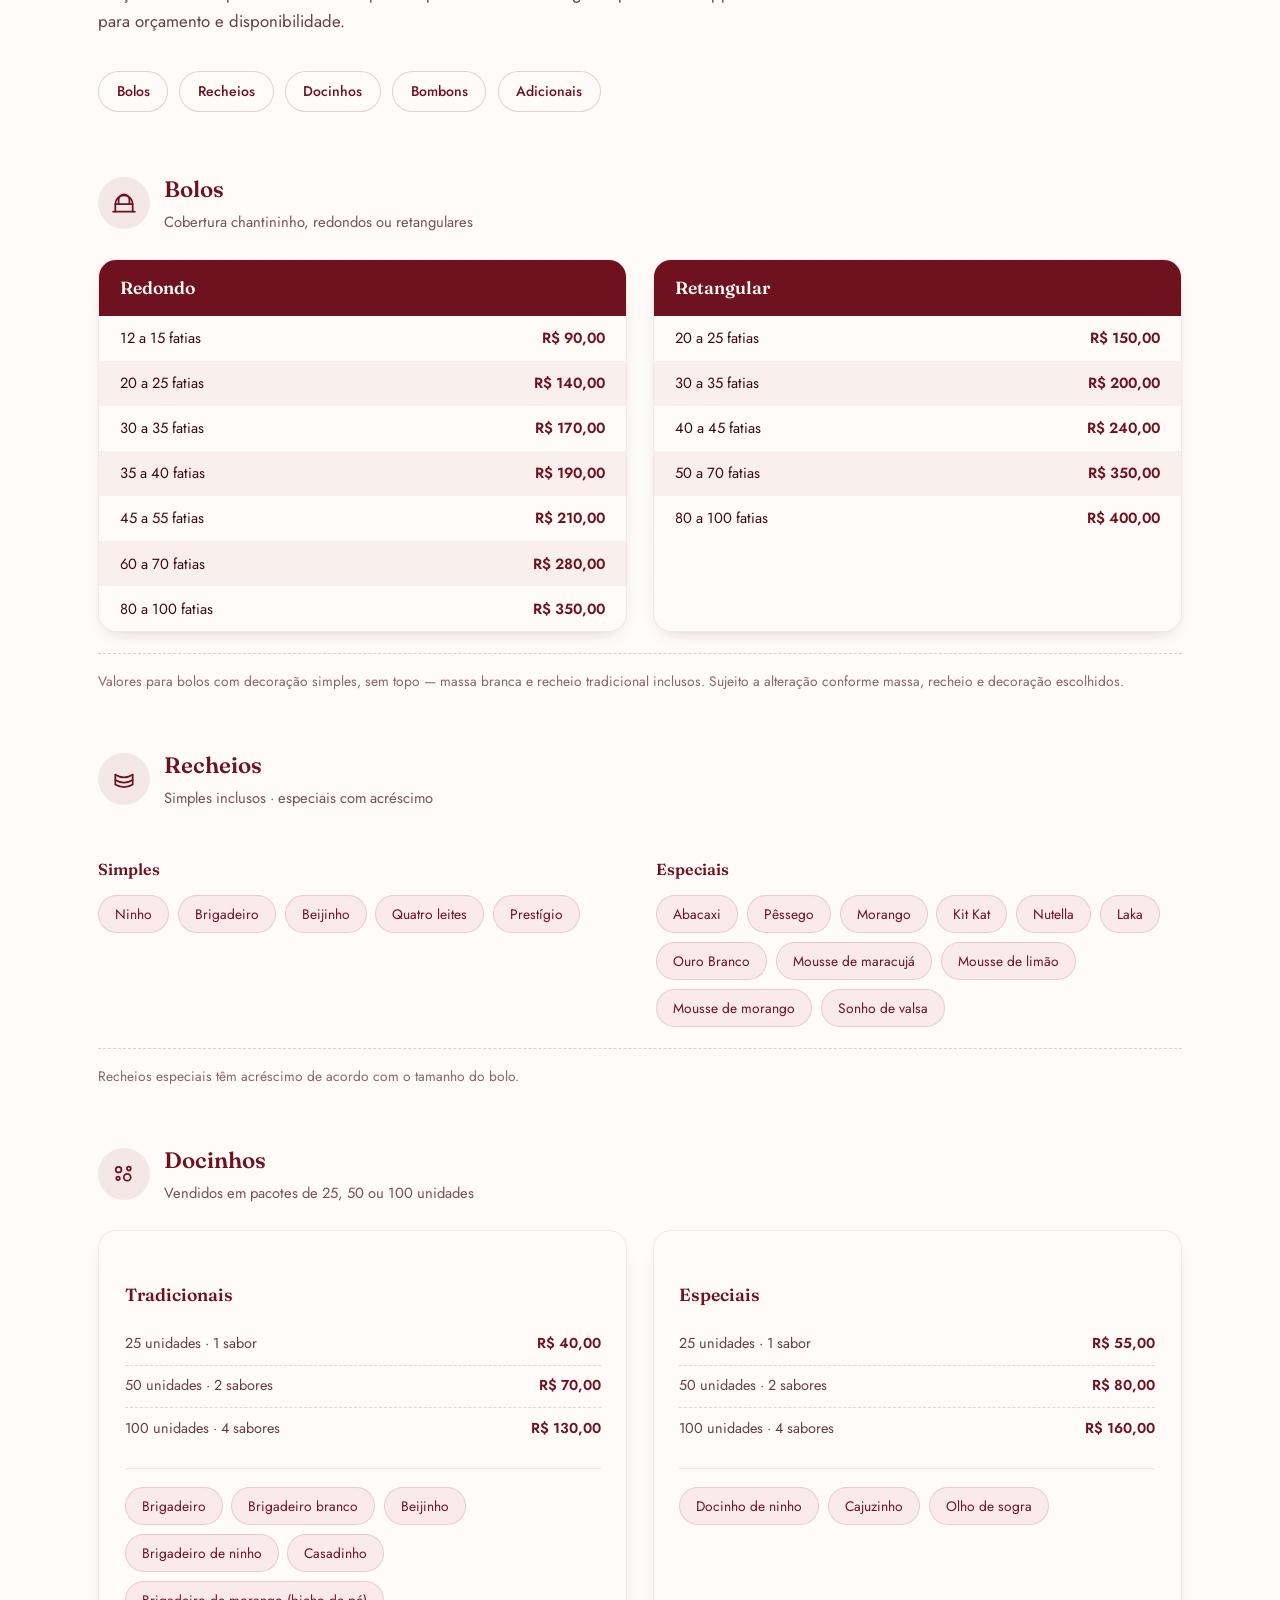
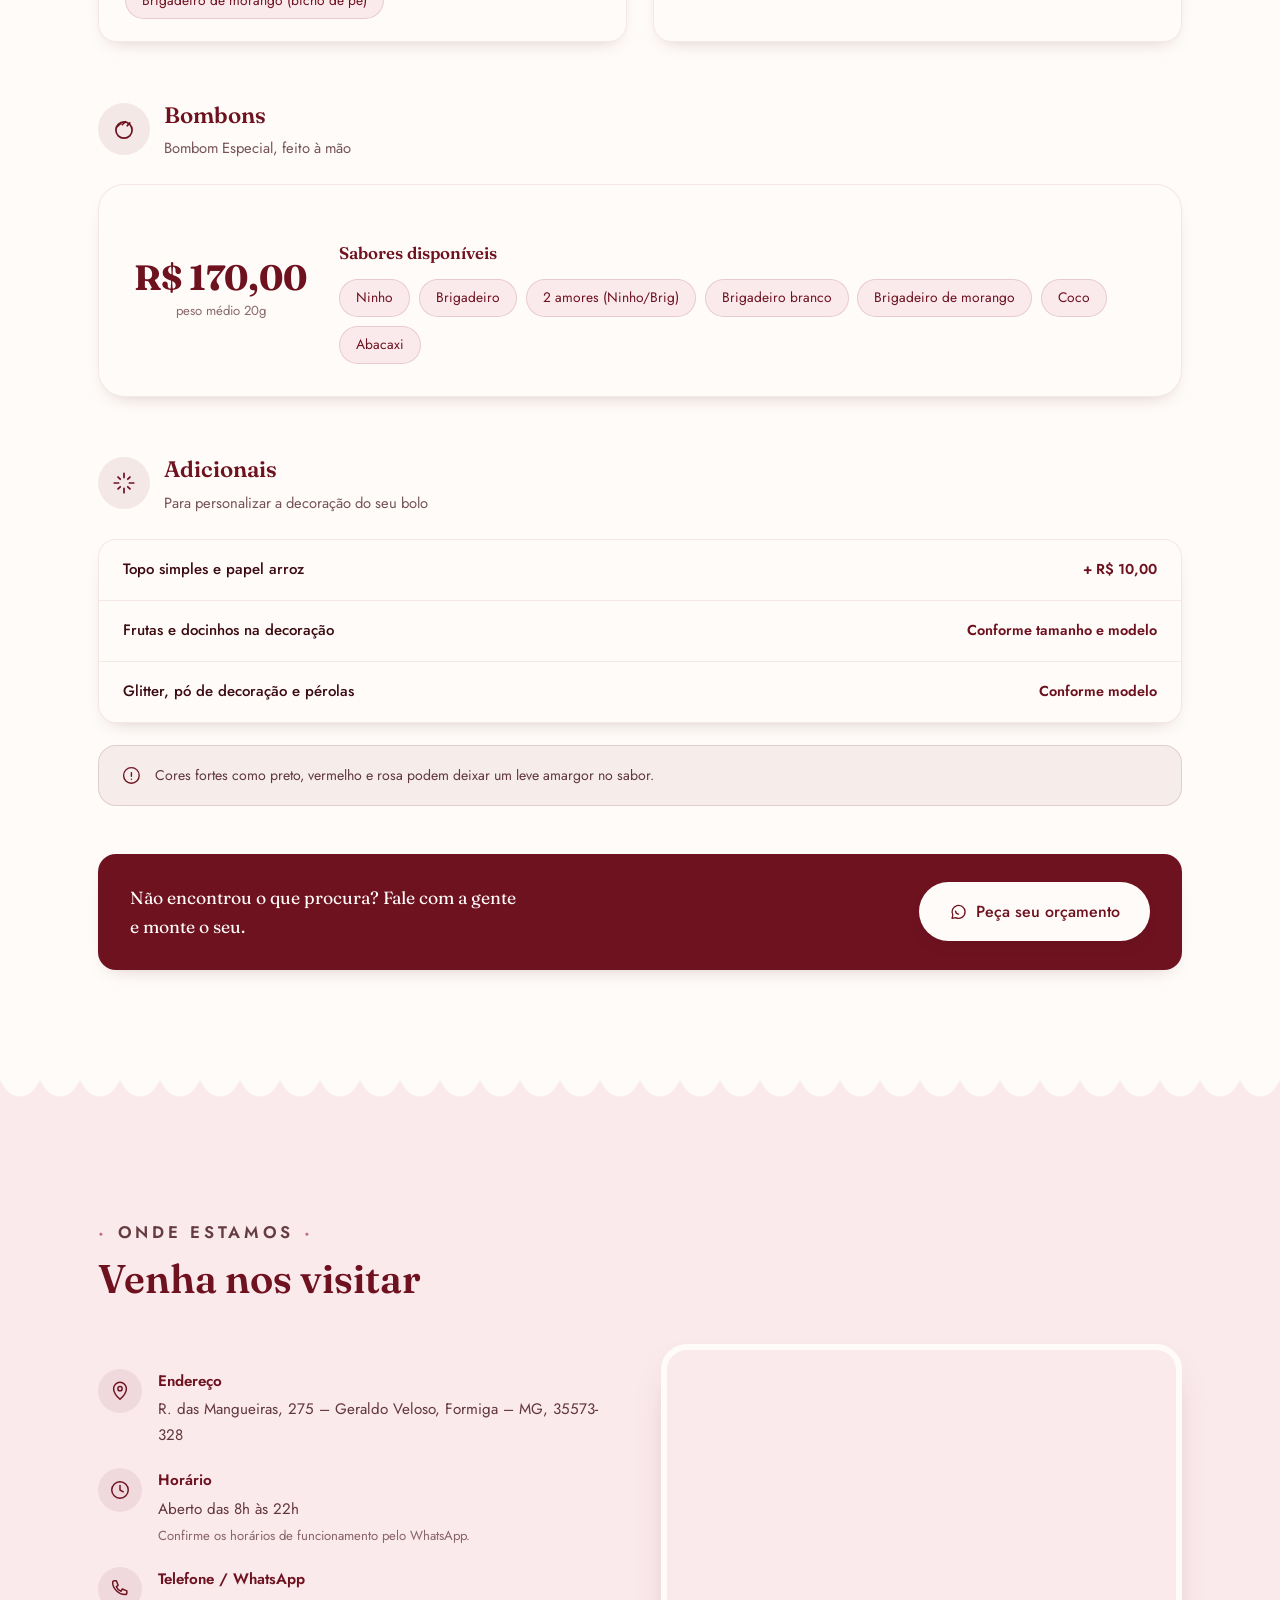
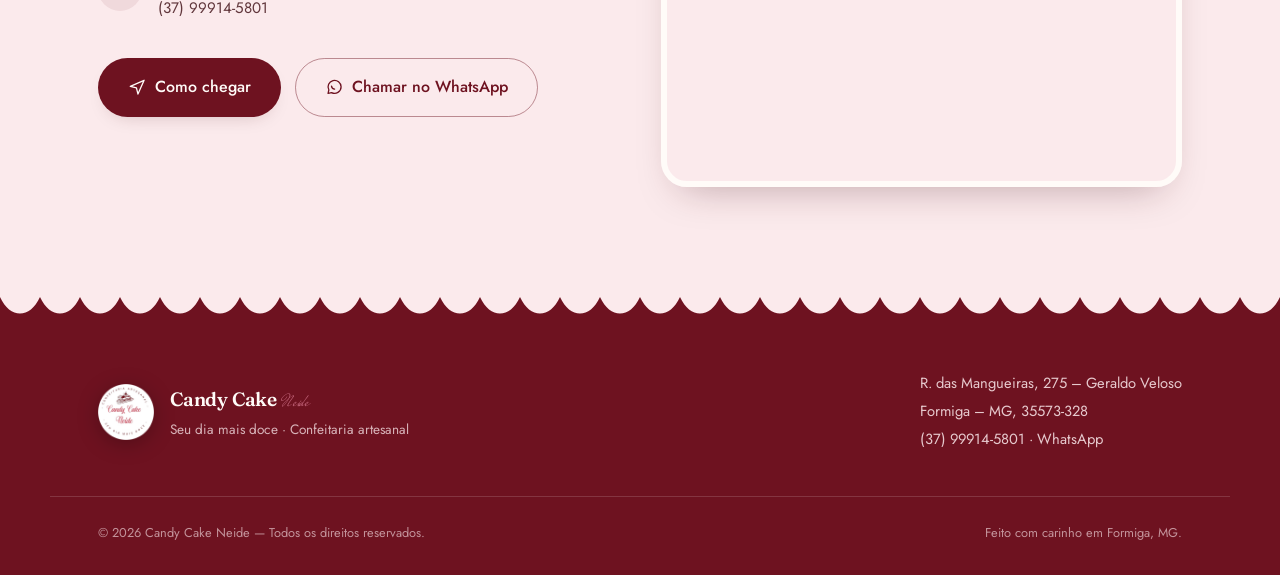
